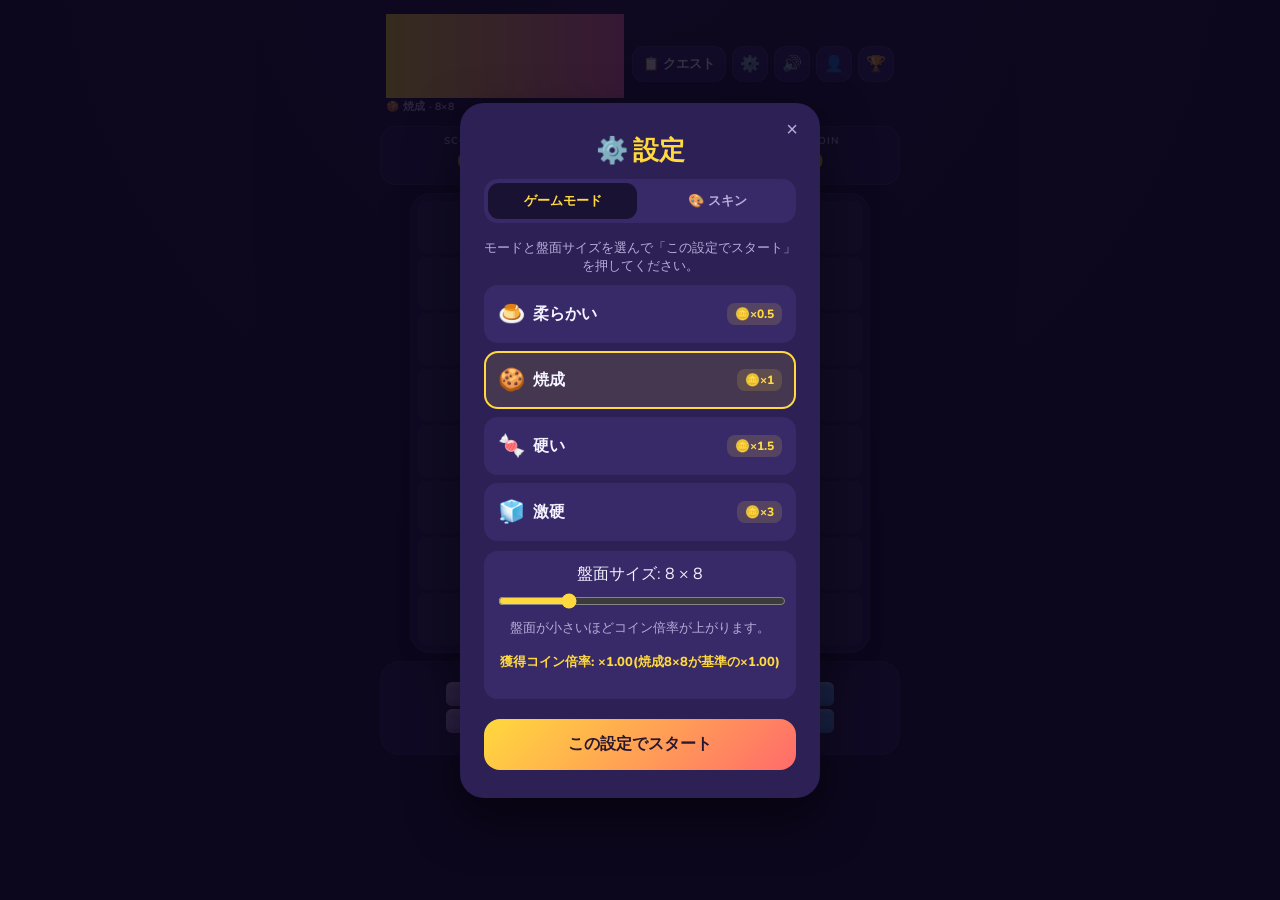
==== index.html @ 18868f58 "Create index.html" ====
<!DOCTYPE html>
<html lang="ja">
<head>
<meta charset="UTF-8">
<meta name="viewport" content="width=device-width, initial-scale=1.0, maximum-scale=1.0, user-scalable=no">
<title>キャンディブラスト</title>
<link rel="preconnect" href="https://fonts.googleapis.com">
<link href="https://fonts.googleapis.com/css2?family=Baloo+2:wght@500;700;800&family=Nunito:wght@400;600;700;800&display=swap" rel="stylesheet">
<style>
  :root{
    --bg-deep:#1a1233; --bg-deep2:#241a45;
    --panel:#2c2054; --panel-light:#382a68;
    --gold:#FFD93D; --coral:#FF6B6B; --mint:#3DDC97;
    --blue:#4D96FF; --purple:#B18CFF; --pink:#FF6FB5; --lime:#C6E62D;
    --text:#F5F3FF; --text-dim:#B7ADDA;
  }
  *{box-sizing:border-box; -webkit-tap-highlight-color:transparent;}
  html,body{
    margin:0; padding:0; height:100%;
    background:radial-gradient(circle at 50% -10%, var(--bg-deep2), var(--bg-deep) 60%);
    font-family:'Nunito', sans-serif; color:var(--text);
    overflow:hidden; touch-action:none; user-select:none;
  }
  #app{ display:flex; flex-direction:column; align-items:center; height:100%; width:100%;
    padding: max(10px, env(safe-area-inset-top)) 12px max(10px, env(safe-area-inset-bottom)); gap:8px; }
  header{ width:100%; max-width:520px; display:flex; align-items:center; justify-content:space-between; padding:4px 6px; gap:8px; }
  .title{ font-family:'Baloo 2', sans-serif; font-weight:800; font-size:clamp(18px,4.6vw,26px);
    background:linear-gradient(90deg, var(--gold), var(--pink)); -webkit-background-clip:text; background-clip:text; color:transparent; }
  .header-right{ display:flex; align-items:center; gap:6px; }
  .icon-btn{ width:36px;height:36px;border-radius:12px; background:var(--panel-light);
    border:1px solid rgba(255,255,255,0.08); display:flex;align-items:center;justify-content:center; font-size:16px; cursor:pointer; flex-shrink:0; }
  .pill-btn{ height:36px; border-radius:12px; background:var(--panel-light); border:1px solid rgba(255,255,255,0.08);
    display:flex; align-items:center; gap:5px; padding:0 10px; font-size:13px; font-weight:700; cursor:pointer; color:var(--text); white-space:nowrap; }

  .scoreboard{ width:100%; max-width:520px; display:flex; gap:8px; }
  .score-card{ flex:1; background:var(--panel); border-radius:16px; padding:7px 10px; text-align:center;
    border:1px solid rgba(255,255,255,0.06); }
  .score-card .label{ font-size:10px; letter-spacing:1.2px; color:var(--text-dim); font-weight:700; text-transform:uppercase; }
  .score-card .value{ font-family:'Baloo 2', sans-serif; font-size:clamp(18px,4.6vw,24px); font-weight:700; color:var(--gold); line-height:1.2; }
  .score-card.best .value{ color:var(--mint); }
  .score-card.coins .value{ color:var(--gold); }

  #board-wrap{ position:relative; width:min(90vw, 54vh, 460px); aspect-ratio:1/1; }
  #board{ position:relative; width:100%; height:100%; display:grid; grid-template-columns:repeat(8,1fr);
    grid-template-rows:repeat(8,1fr); gap:4px; background:var(--panel); border-radius:20px; padding:8px;
    box-shadow: 0 10px 30px rgba(0,0,0,0.35), inset 0 0 0 1px rgba(255,255,255,0.05); }
  .cell{ border-radius:7px; background:rgba(255,255,255,0.055); position:relative; transition:background 0.12s ease; }
  .cell.filled{ box-shadow: inset 0 3px 6px rgba(255,255,255,0.35), inset 0 -4px 8px rgba(0,0,0,0.25); }
  .cell.preview-ok{ background: rgba(61,220,151,0.35); }
  .cell.preview-bad{ background: rgba(255,107,107,0.35); }
  @keyframes popIn{ 0%{ transform:scale(0.5); opacity:0.4; } 60%{ transform:scale(1.08); opacity:1; } 100%{ transform:scale(1); } }
  .cell.just-placed{ animation:popIn 0.18s ease-out; }
  @keyframes clearFlash{ 0%{ filter:brightness(1); transform:scale(1); opacity:1; } 40%{ filter:brightness(2.2); transform:scale(1.12); }
    100%{ filter:brightness(2.2); transform:scale(0.2); opacity:0; } }
  .cell.clearing{ animation:clearFlash 0.38s ease-in forwards; z-index:5; }

  #tray{ width:100%; max-width:520px; display:flex; justify-content:space-between; align-items:center; gap:6px;
    background:var(--panel); border-radius:20px; padding:10px; min-height:90px; box-shadow: inset 0 0 0 1px rgba(255,255,255,0.05); }
  .tray-slot{ flex:1; display:flex; align-items:center; justify-content:center; min-height:74px; border-radius:14px; position:relative; }
  .tray-slot.dragging-source{ opacity:0.15; }
  .piece-grid{ display:grid; gap:3px; pointer-events:none; }
  .piece-cell{ border-radius:6px; box-shadow: inset 0 2px 4px rgba(255,255,255,0.4), inset 0 -3px 5px rgba(0,0,0,0.2); }
  .piece-cell.empty{ visibility:hidden; }

  #ghost{ position:fixed; left:0; top:0; display:grid; gap:4px; pointer-events:none; z-index:999;
    filter:drop-shadow(0 10px 16px rgba(0,0,0,0.45)); }
  .ghost-cell{ border-radius:7px; box-shadow: inset 0 3px 6px rgba(255,255,255,0.4), inset 0 -4px 8px rgba(0,0,0,0.25); }
  .ghost-cell.empty{ visibility:hidden; }

  .combo-text{ position:absolute; left:50%; top:38%; transform:translate(-50%,-50%) scale(0.4);
    font-family:'Baloo 2', sans-serif; font-weight:800; font-size:clamp(20px,6.5vw,34px); color:var(--gold);
    text-shadow:0 0 12px rgba(255,217,61,0.8), 0 3px 0 rgba(0,0,0,0.35); opacity:0; z-index:20; white-space:nowrap; pointer-events:none; text-align:center; }
  @keyframes comboPop{ 0%{ opacity:0; transform:translate(-50%,-50%) scale(0.4) rotate(-4deg); }
    25%{ opacity:1; transform:translate(-50%,-50%) scale(1.15) rotate(2deg); }
    70%{ opacity:1; transform:translate(-50%,-60%) scale(1.0) rotate(0deg); }
    100%{ opacity:0; transform:translate(-50%,-90%) scale(0.9) rotate(0deg); } }
  .combo-text.show{ animation:comboPop 0.9s ease-out forwards; }

  .coin-float{ position:fixed; font-family:'Baloo 2',sans-serif; font-weight:700; color:var(--gold); font-size:18px;
    z-index:40; pointer-events:none; text-shadow:0 2px 4px rgba(0,0,0,0.4); }
  @keyframes coinFloat{ 0%{ opacity:1; transform:translateY(0);} 100%{ opacity:0; transform:translateY(-46px);} }

  .confetti{ position:fixed; width:8px; height:8px; border-radius:2px; pointer-events:none; z-index:30; }
  @keyframes confettiBurst{ to{ transform: translate(var(--dx), var(--dy)) rotate(var(--rot)); opacity:0; } }

  #overlay, #modalOverlay{ position:fixed; inset:0; background:rgba(10,6,25,0.82); display:none; align-items:center; justify-content:center; z-index:200; padding:16px; }
  #overlay.show, #modalOverlay.show{ display:flex; }
  .panel-box{ background:var(--panel); border-radius:24px; padding:28px 24px; text-align:center; width:min(90vw, 360px);
    box-shadow:0 20px 50px rgba(0,0,0,0.5); max-height:88vh; overflow-y:auto; }
  .panel-box h2{ font-family:'Baloo 2', sans-serif; font-size:26px; margin:0 0 6px; color:var(--coral); }
  .panel-box .final-score{ font-family:'Baloo 2', sans-serif; font-size:40px; color:var(--gold); margin:8px 0; }
  .panel-box .sub{ color:var(--text-dim); font-size:13px; margin-bottom:16px; }
  .primary-btn{ background:linear-gradient(135deg, var(--gold), var(--coral)); border:none; border-radius:16px;
    padding:13px 26px; font-family:'Baloo 2', sans-serif; font-weight:700; font-size:16px; color:#2a1730; cursor:pointer; width:100%; margin-top:6px; }
  .ghost-btn{ background:transparent; border:1px solid rgba(255,255,255,0.15); border-radius:16px; padding:11px 20px;
    font-weight:700; font-size:14px; color:var(--text); cursor:pointer; width:100%; margin-top:8px; }

  /* ---- auth modal ---- */
  .tab-row{ display:flex; gap:6px; margin-bottom:16px; background:var(--panel-light); border-radius:14px; padding:4px; }
  .tab-btn{ flex:1; border:none; background:transparent; color:var(--text-dim); font-weight:700; font-size:13px;
    padding:9px 4px; border-radius:11px; cursor:pointer; }
  .tab-btn.active{ background:var(--bg-deep); color:var(--gold); }
  .auth-form{ display:none; flex-direction:column; gap:10px; text-align:left; }
  .auth-form.active{ display:flex; }
  .auth-form label{ font-size:12px; color:var(--text-dim); font-weight:700; }
  .auth-form input{ width:100%; padding:11px 12px; border-radius:12px; border:1px solid rgba(255,255,255,0.12);
    background:var(--bg-deep2); color:var(--text); font-size:15px; font-family:'Nunito',sans-serif; }
  .auth-form input:focus{ outline:2px solid var(--gold); }
  .auth-msg{ font-size:12.5px; min-height:16px; margin-top:2px; }
  .auth-msg.error{ color:var(--coral); }
  .auth-msg.ok{ color:var(--mint); }
  .close-x{ position:absolute; top:14px; right:16px; font-size:20px; color:var(--text-dim); cursor:pointer; background:none; border:none; }

  /* ---- quest modal ---- */
  .quest-item{ background:var(--panel-light); border-radius:14px; padding:12px; text-align:left; margin-bottom:10px; }
  .quest-item .qtitle{ font-weight:700; font-size:14px; margin-bottom:6px; }
  .quest-bar-bg{ background:rgba(255,255,255,0.1); border-radius:8px; height:8px; overflow:hidden; margin-bottom:8px; }
  .quest-bar-fill{ background:linear-gradient(90deg, var(--mint), var(--lime)); height:100%; border-radius:8px; transition:width 0.3s ease; }
  .quest-foot{ display:flex; justify-content:space-between; align-items:center; font-size:12px; color:var(--text-dim); }
  .claim-btn{ background:var(--gold); border:none; border-radius:10px; padding:6px 12px; font-weight:800; font-size:12px; color:#2a1730; cursor:pointer; }
  .claim-btn:disabled{ background:rgba(255,255,255,0.15); color:var(--text-dim); cursor:default; }

  /* ---- mode badge ---- */
  .title-wrap{ display:flex; flex-direction:column; gap:1px; }
  .mode-badge{ font-size:10.5px; color:var(--text-dim); font-weight:700; letter-spacing:0.3px; }

  /* ---- settings modal: mode select ---- */
  .mode-card{ background:var(--panel-light); border-radius:14px; padding:12px; margin-bottom:8px; text-align:left;
    cursor:pointer; border:2px solid transparent; transition:border-color 0.15s ease, background 0.15s ease; }
  .mode-card.selected{ border-color:var(--gold); background:rgba(255,217,61,0.12); }
  .mode-card-head{ display:flex; align-items:center; gap:8px; font-weight:800; font-size:16px; }
  .mode-emoji{ font-size:22px; }
  .coin-tag{ margin-left:auto; font-size:12px; font-weight:800; color:var(--gold); background:rgba(255,217,61,0.14);
    border-radius:8px; padding:3px 8px; }
  .size-row{ background:var(--panel-light); border-radius:14px; padding:12px; margin:10px 0 14px; }
  .size-row input[type=range]{ width:100%; accent-color:var(--gold); margin-top:6px; }
  .size-row input[type=range]:disabled{ opacity:0.4; }

  /* ---- skin shop ---- */
  .skin-swatches{ display:flex; gap:5px; }
  .swatch{ width:20px; height:20px; border-radius:50%; box-shadow: inset 0 2px 3px rgba(255,255,255,0.4), inset 0 -2px 3px rgba(0,0,0,0.2); }
</style>
</head>
<body>
<div id="app">
  <header>
    <div class="title-wrap">
      <div class="title">キャンディブラスト</div>
      <div class="mode-badge" id="modeBadge"></div>
    </div>
    <div class="header-right">
      <div class="pill-btn" id="questBtn">📋 クエスト</div>
      <div class="icon-btn" id="settingsBtn" title="モード・スキン設定">⚙️</div>
      <div class="icon-btn" id="soundBtn">🔊</div>
      <div class="icon-btn" id="accountBtn">👤</div>
      <!-- ⭐ ランキングボタン追加 -->
      <div class="icon-btn" id="rankingBtn" title="ランキング">🏆</div>
    </div>
  </header>

  <div class="scoreboard">
    <div class="score-card"><div class="label">score</div><div class="value" id="scoreVal">0</div></div>
    <div class="score-card best"><div class="label">best</div><div class="value" id="bestVal">0</div></div>
    <div class="score-card coins"><div class="label">🪙 coin</div><div class="value" id="coinVal">0</div></div>
  </div>

  <div id="board-wrap">
    <div id="board"></div>
    <div class="combo-text" id="comboText"></div>
  </div>

  <div id="tray"></div>
</div>

<div id="ghost" style="display:none;"></div>

<!-- ゲームオーバー -->
<div id="overlay">
  <div class="panel-box">
    <h2>🔥 ゲームオーバー</h2>
    <div class="final-score" id="finalScore">0</div>
    <div class="sub" id="newBestNote">お疲れさまでした！</div>
    <div class="sub" id="coinEarnedNote" style="color:var(--gold); font-weight:700;"></div>
    <button class="primary-btn" id="restartBtn">もう一度</button>
  </div>
</div>

<!-- 汎用モーダル -->
<div id="modalOverlay">
  <div class="panel-box" id="modalBox" style="position:relative;">
    <button class="close-x" id="modalClose">×</button>
    <div id="modalContent"></div>
  </div>
</div>

<script>
(function(){
  // ===================== 設定 =====================
  const API_BASE_URL = 'http://localhost:3000'; // デプロイ後に変更

  let SIZE = 8;
  const COLORS = [
    {bg:'linear-gradient(135deg,#FF8B8B,#FF6B6B)'},
    {bg:'linear-gradient(135deg,#5FE3B3,#3DDC97)'},
    {bg:'linear-gradient(135deg,#6FB0FF,#4D96FF)'},
    {bg:'linear-gradient(135deg,#C9A8FF,#B18CFF)'},
    {bg:'linear-gradient(135deg,#FF95C9,#FF6FB5)'},
    {bg:'linear-gradient(135deg,#E1F065,#C6E62D)'},
    {bg:'linear-gradient(135deg,#FFE270,#FFD93D)'}
  ];

  // ===================== ゲームモード =====================
  const MODES = {
    soft:    { label:'柔らかい', emoji:'🍮' },
    baked:   { label:'焼成',     emoji:'🍪' },
    hard:    { label:'硬い',     emoji:'🍬' },
    extreme: { label:'激硬',     emoji:'🧊' }
  };
  let currentMode = 'baked';

  const MODE_COIN_MULT = { soft:0.5, baked:1.0, hard:1.5, extreme:3.0 };
  function sizeCoinMult(size){ return 8 / size; }
  function coinMultiplier(mode, size){
    const m = mode || currentMode, s = (m==='extreme') ? 8 : (size || SIZE);
    return MODE_COIN_MULT[m] * sizeCoinMult(s);
  }

  // ===================== スキン =====================
  const SKINS = [
    { id:'default', name:'ミッドナイトキャンディ', price:0, desc:'定番のパープル×ゴールドの夜空テーマ。',
      vars:{ '--bg-deep':'#1a1233','--bg-deep2':'#241a45','--panel':'#2c2054','--panel-light':'#382a68',
        '--gold':'#FFD93D','--coral':'#FF6B6B','--mint':'#3DDC97','--blue':'#4D96FF','--purple':'#B18CFF',
        '--pink':'#FF6FB5','--lime':'#C6E62D','--text':'#F5F3FF','--text-dim':'#B7ADDA' },
      titleGrad:'linear-gradient(90deg, #FFD93D, #FF6FB5)',
      colors:[
        {bg:'linear-gradient(135deg,#FF8B8B,#FF6B6B)'},{bg:'linear-gradient(135deg,#5FE3B3,#3DDC97)'},
        {bg:'linear-gradient(135deg,#6FB0FF,#4D96FF)'},{bg:'linear-gradient(135deg,#C9A8FF,#B18CFF)'},
        {bg:'linear-gradient(135deg,#FF95C9,#FF6FB5)'},{bg:'linear-gradient(135deg,#E1F065,#C6E62D)'},
        {bg:'linear-gradient(135deg,#FFE270,#FFD93D)'}
      ] },
    { id:'sunset', name:'サンセットソーダ', price:150, desc:'夕焼けとクリームソーダの暖色パレット。',
      vars:{ '--bg-deep':'#2b1024','--bg-deep2':'#4a1730','--panel':'#5c2038','--panel-light':'#742a44',
        '--gold':'#FFB74D','--coral':'#FF6B4A','--mint':'#FFD97D','--blue':'#FF8F6B','--purple':'#FF9AA8',
        '--pink':'#FF5E8E','--lime':'#FFDD6B','--text':'#FFF3E8','--text-dim':'#E3AFAF' },
      titleGrad:'linear-gradient(90deg,#FFB74D,#FF5E8E)',
      colors:[
        {bg:'linear-gradient(135deg,#FFB199,#FF7B54)'},{bg:'linear-gradient(135deg,#FFD97D,#FFB74D)'},
        {bg:'linear-gradient(135deg,#FF9AA8,#FF5E8E)'},{bg:'linear-gradient(135deg,#FFCF6B,#FF9A3C)'},
        {bg:'linear-gradient(135deg,#FF8AAE,#E8497A)'},{bg:'linear-gradient(135deg,#FFE29A,#FFC15E)'},
        {bg:'linear-gradient(135deg,#FF7E67,#E8503A)'}
      ] },
    { id:'ocean', name:'ディープオーシャン', price:200, desc:'深海の静けさをまとったブルー×ティール。',
      vars:{ '--bg-deep':'#07161f','--bg-deep2':'#0c2733','--panel':'#123444','--panel-light':'#1a4557',
        '--gold':'#4DE0E0','--coral':'#FF8A65','--mint':'#3DDCC0','--blue':'#4DA6FF','--purple':'#6FA8DC',
        '--pink':'#5FC9E8','--lime':'#7FE0C6','--text':'#EAFBFF','--text-dim':'#8FC4D6' },
      titleGrad:'linear-gradient(90deg,#4DE0E0,#4DA6FF)',
      colors:[
        {bg:'linear-gradient(135deg,#6FE3D8,#3DDCC0)'},{bg:'linear-gradient(135deg,#6FB0FF,#3E7EDB)'},
        {bg:'linear-gradient(135deg,#7FE0C6,#39B893)'},{bg:'linear-gradient(135deg,#8FD3FF,#4DA6FF)'},
        {bg:'linear-gradient(135deg,#5FC9E8,#2E9BC2)'},{bg:'linear-gradient(135deg,#4DE0E0,#20B2B2)'},
        {bg:'linear-gradient(135deg,#A0F0E6,#5FD6C4)'}
      ] },
    { id:'neon', name:'ネオンナイト', price:300, desc:'漆黒に浮かぶ蛍光カラーのサイバーテーマ。',
      vars:{ '--bg-deep':'#08060f','--bg-deep2':'#120a24','--panel':'#1c1030','--panel-light':'#28163f',
        '--gold':'#F5FF3D','--coral':'#FF3DBB','--mint':'#3DFFD5','--blue':'#3DAFFF','--purple':'#B93DFF',
        '--pink':'#FF3DBB','--lime':'#C6FF3D','--text':'#F2F0FF','--text-dim':'#9C8FCC' },
      titleGrad:'linear-gradient(90deg,#F5FF3D,#FF3DBB)',
      colors:[
        {bg:'linear-gradient(135deg,#FF6DD9,#FF3DBB)'},{bg:'linear-gradient(135deg,#5DFFE0,#3DFFD5)'},
        {bg:'linear-gradient(135deg,#6DC3FF,#3DAFFF)'},{bg:'linear-gradient(135deg,#CE7DFF,#B93DFF)'},
        {bg:'linear-gradient(135deg,#FF7DCF,#FF3DBB)'},{bg:'linear-gradient(135deg,#E0FF6D,#C6FF3D)'},
        {bg:'linear-gradient(135deg,#FBFF6D,#F5FF3D)'}
      ] },
    { id:'sakura', name:'さくらパステル', price:250, desc:'春の花びらのようなやわらかいピンク×白。',
      vars:{ '--bg-deep':'#2a1a22','--bg-deep2':'#3d2530','--panel':'#4a2c3a','--panel-light':'#5c3849',
        '--gold':'#FFC1CC','--coral':'#FF9EB5','--mint':'#C8F0DD','--blue':'#B8D8F0','--purple':'#D9C1EA',
        '--pink':'#FFB3D1','--lime':'#E8F0B8','--text':'#FFF6F8','--text-dim':'#D9AFC0' },
      titleGrad:'linear-gradient(90deg,#FFC1CC,#D9C1EA)',
      colors:[
        {bg:'linear-gradient(135deg,#FFD1DC,#FF9EB5)'},{bg:'linear-gradient(135deg,#D6F5E3,#C8F0DD)'},
        {bg:'linear-gradient(135deg,#D2E7FA,#B8D8F0)'},{bg:'linear-gradient(135deg,#E9D8F5,#D9C1EA)'},
        {bg:'linear-gradient(135deg,#FFC7E0,#FFB3D1)'},{bg:'linear-gradient(135deg,#F1F5C6,#E8F0B8)'},
        {bg:'linear-gradient(135deg,#FFE3EA,#FFC1CC)'}
      ] },
    { id:'goldlux', name:'ゴールドラグジュアリー', price:500, desc:'漆黒とゴールドの高級ジュエリーテーマ。',
      vars:{ '--bg-deep':'#0a0a0a','--bg-deep2':'#161412','--panel':'#211c16','--panel-light':'#332b1f',
        '--gold':'#F5D57A','--coral':'#E8A33D','--mint':'#D4B26A','--blue':'#C9A24A','--purple':'#B8934A',
        '--pink':'#F0C97A','--lime':'#E0C05A','--text':'#FBF3E0','--text-dim':'#B8A582' },
      titleGrad:'linear-gradient(90deg,#F5D57A,#E8A33D)',
      colors:[
        {bg:'linear-gradient(135deg,#F5D57A,#D4A94A)'},{bg:'linear-gradient(135deg,#F0C060,#D89B2E)'},
        {bg:'linear-gradient(135deg,#E8B84A,#C79430)'},{bg:'linear-gradient(135deg,#F5E0A0,#E0BA5A)'},
        {bg:'linear-gradient(135deg,#D9A94E,#B8873A)'},{bg:'linear-gradient(135deg,#F0D890,#DDB758)'},
        {bg:'linear-gradient(135deg,#EFCB74,#C99A3E)'}
      ] }
  ];
  let ownedSkins = ['default'];
  let equippedSkin = 'default';

  const SHAPES = [
    [[0,0]],[[0,0]],
    [[0,0],[0,1]],[[0,0],[0,1]],
    [[0,0],[1,0]],[[0,0],[1,0]],
    [[0,0],[0,1],[0,2]],[[0,0],[1,0],[2,0]],
    [[0,0],[1,0],[1,1]],[[0,0],[0,1],[1,0]],[[0,0],[0,1],[1,1]],[[0,1],[1,0],[1,1]],
    [[0,0],[0,1],[0,2],[0,3]],[[0,0],[1,0],[2,0],[3,0]],
    [[0,0],[0,1],[1,0],[1,1]],[[0,0],[0,1],[1,0],[1,1]],
    [[0,0],[0,1],[0,2],[1,1]],[[1,0],[1,1],[1,2],[0,1]],
    [[0,0],[1,0],[2,0],[1,1]],[[0,1],[1,1],[2,1],[1,0]],
    [[0,0],[1,0],[2,0],[2,1]],[[0,1],[1,1],[2,1],[2,0]],
    [[0,1],[0,2],[1,0],[1,1]],[[0,0],[0,1],[1,1],[1,2]],
    [[0,1],[1,0],[1,1],[1,2],[2,1]],
    [[0,0],[0,1],[0,2],[0,3],[0,4]],[[0,0],[1,0],[2,0],[3,0],[4,0]],
    [[0,0],[0,1],[0,2],[1,0],[1,1],[1,2],[2,0],[2,1],[2,2]]
  ];

  const boardEl = document.getElementById('board');
  const trayEl = document.getElementById('tray');
  const ghostEl = document.getElementById('ghost');
  const scoreValEl = document.getElementById('scoreVal');
  const bestValEl = document.getElementById('bestVal');
  const coinValEl = document.getElementById('coinVal');
  const comboTextEl = document.getElementById('comboText');
  const overlayEl = document.getElementById('overlay');
  const finalScoreEl = document.getElementById('finalScore');
  const newBestNoteEl = document.getElementById('newBestNote');
  const coinEarnedNoteEl = document.getElementById('coinEarnedNote');
  const restartBtn = document.getElementById('restartBtn');
  const soundBtn = document.getElementById('soundBtn');
  const questBtn = document.getElementById('questBtn');
  const settingsBtn = document.getElementById('settingsBtn');
  const modeBadgeEl = document.getElementById('modeBadge');
  const accountBtn = document.getElementById('accountBtn');
  const rankingBtn = document.getElementById('rankingBtn'); // ⭐追加
  const modalOverlay = document.getElementById('modalOverlay');
  const modalContent = document.getElementById('modalContent');
  const modalClose = document.getElementById('modalClose');

  let board = [], cellEls = [], tray = [];
  let score = 0, best = 0, coins = 0, streak = 0, noClearStreak = 0;
  let soundOn = true;
  let dragState = null;

  const DAILY_STATS_DEFAULT = { linesCleared:0, piecesPlaced:0, combos:0, gamesPlayed:0, scoreEarned:0,
    bestSingleGameScore:0, tripleClearCount:0, maxComboStreak:0, hardModeGamesPlayed:0, maxNoClearStreak:0, bigPiecesPlaced:0 };
  let dailyStats = { date:'', ...DAILY_STATS_DEFAULT };
  let quests = [];

  let pendingMode = currentMode, pendingSize = SIZE;
  let authToken = null;
  let currentUserId = null;

  const STORAGE_BEST = 'candyblast-highscore';
  const STORAGE_COINS = 'candyblast-coins';
  const STORAGE_QUESTS = 'candyblast-quests-v1';
  const STORAGE_SETTINGS = 'candyblast-settings-v1';
  const STORAGE_SKINS = 'candyblast-skins-v1';

  function boardIndex(r,c){ return r*SIZE+c; }
  function todayKey(){ return new Date().toISOString().slice(0,10); }

  // ===================== ボード初期化 =====================
  function initBoard(){
    boardEl.innerHTML = ''; board = []; cellEls = [];
    const gap = SIZE<=8 ? 4 : (SIZE<=12 ? 3 : 2);
    const radius = SIZE<=8 ? 7 : (SIZE<=12 ? 5 : 3);
    boardEl.style.gridTemplateColumns = `repeat(${SIZE},1fr)`;
    boardEl.style.gridTemplateRows = `repeat(${SIZE},1fr)`;
    boardEl.style.gap = gap+'px';
    for(let r=0;r<SIZE;r++){
      for(let c=0;c<SIZE;c++){
        const cell = document.createElement('div');
        cell.className = 'cell';
        cell.style.borderRadius = radius+'px';
        boardEl.appendChild(cell);
        cellEls.push(cell);
        board.push({filled:false, colorIdx:-1});
      }
    }
  }

  function updateModeBadge(){
    const m = MODES[currentMode];
    if(m) modeBadgeEl.textContent = `${m.emoji} ${m.label} · ${SIZE}×${SIZE}`;
  }

  function applyMode(mode, size){
    currentMode = MODES[mode] ? mode : 'baked';
    SIZE = (currentMode==='extreme') ? 8 : Math.min(18, Math.max(5, size||8));
    saveSettings();
    updateModeBadge();
    overlayEl.classList.remove('show');
    score = 0; streak = 0; noClearStreak = 0;
    updateScoreUI();
    initBoard();
    fillTray();
  }

  function randomShapeColor(shape){
    return { shape, colorIdx: Math.floor(Math.random()*COLORS.length), used:false };
  }

  function boardFullnessRatio(){
    let filled = 0;
    for(let i=0;i<board.length;i++) if(board[i].filled) filled++;
    return filled / board.length;
  }

  function countValidPlacements(shape){
    let count = 0;
    for(let r=0;r<SIZE;r++){
      for(let c=0;c<SIZE;c++){
        if(canPlaceAt(shape, r, c)) count++;
      }
    }
    return count;
  }

  function pickAdaptiveShape(aggressive){
    const fullness = boardFullnessRatio();
    const threshold = aggressive ? 0.12 : 0.4;
    const maxBias = aggressive ? 6.0 : 3.2;
    const biasPower = fullness < threshold ? (aggressive ? 1.4 : 0) : ((fullness - threshold) / (1 - threshold)) * maxBias;
    if(biasPower <= 0) return SHAPES[Math.floor(Math.random()*SHAPES.length)];
    let totalWeight = 0;
    const weights = SHAPES.map(shape=>{
      const validCount = countValidPlacements(shape);
      const sizeBonus = 1 / shape.length;
      const weight = Math.pow(validCount + 0.05, biasPower) * (1 + sizeBonus);
      totalWeight += weight;
      return weight;
    });
    let r = Math.random() * totalWeight;
    for(let i=0;i<SHAPES.length;i++){
      r -= weights[i];
      if(r <= 0) return SHAPES[i];
    }
    return SHAPES[SHAPES.length-1];
  }

  function pickWeightedBigShape(){
    let totalWeight = 0;
    const weights = SHAPES.map(shape=>{
      const w = Math.pow(shape.length, 2.2);
      totalWeight += w;
      return w;
    });
    let r = Math.random() * totalWeight;
    for(let i=0;i<SHAPES.length;i++){
      r -= weights[i];
      if(r <= 0) return SHAPES[i];
    }
    return SHAPES[SHAPES.length-1];
  }

  function pickShapeForMode(){
    if(currentMode==='soft') return pickAdaptiveShape(true);
    if(currentMode==='hard') return SHAPES[Math.floor(Math.random()*SHAPES.length)];
    if(currentMode==='extreme') return pickWeightedBigShape();
    return pickAdaptiveShape(false);
  }

  function ensurePlayable(){
    if(currentMode==='hard' || currentMode==='extreme') return;
    if(currentMode==='soft'){
      tray.forEach((p,i)=>{
        if(p.used || anyValidPlacement(p.shape)) return;
        let bestShape = null, bestCount = -1;
        SHAPES.forEach(shape=>{
          const c = countValidPlacements(shape);
          if(c > bestCount){ bestCount = c; bestShape = shape; }
        });
        if(bestShape && bestCount > 0) tray[i] = randomShapeColor(bestShape);
      });
      return;
    }
    const anyFits = tray.some(p => !p.used && anyValidPlacement(p.shape));
    if(anyFits) return;
    let bestShape = null, bestCount = -1;
    SHAPES.forEach(shape=>{
      const c = countValidPlacements(shape);
      if(c > bestCount){ bestCount = c; bestShape = shape; }
    });
    if(bestShape && bestCount > 0) tray[0] = randomShapeColor(bestShape);
  }

  function fillTray(){
    tray = [
      randomShapeColor(pickShapeForMode()),
      randomShapeColor(pickShapeForMode()),
      randomShapeColor(pickShapeForMode())
    ];
    ensurePlayable();
    renderTray();
    setTimeout(checkGameOver, 50);
  }

  function shapeBounds(shape){
    let maxR=0, maxC=0;
    shape.forEach(([r,c])=>{ maxR=Math.max(maxR,r); maxC=Math.max(maxC,c); });
    return {rows:maxR+1, cols:maxC+1};
  }

  function renderTray(){
    trayEl.innerHTML = '';
    tray.forEach((piece, idx)=>{
      const slot = document.createElement('div');
      slot.className = 'tray-slot';
      slot.dataset.idx = idx;
      if(!piece.used){
        const {rows, cols} = shapeBounds(piece.shape);
        const cellPx = Math.max(14, Math.min(24, Math.floor(68/Math.max(rows,cols))));
        const grid = document.createElement('div');
        grid.className = 'piece-grid';
        grid.style.gridTemplateColumns = `repeat(${cols}, ${cellPx}px)`;
        grid.style.gridTemplateRows = `repeat(${rows}, ${cellPx}px)`;
        for(let r=0;r<rows;r++){
          for(let c=0;c<cols;c++){
            const filled = piece.shape.some(([sr,sc])=>sr===r&&sc===c);
            const cd = document.createElement('div');
            cd.className = 'piece-cell' + (filled?'':' empty');
            if(filled) cd.style.background = COLORS[piece.colorIdx].bg;
            grid.appendChild(cd);
          }
        }
        slot.appendChild(grid);
        slot.addEventListener('pointerdown', (e)=>startDrag(e, idx));
      }
      trayEl.appendChild(slot);
    });
  }

  function canPlaceAt(shape, baseR, baseC){
    for(const [dr,dc] of shape){
      const r = baseR+dr, c = baseC+dc;
      if(r<0||r>=SIZE||c<0||c>=SIZE) return false;
      if(board[boardIndex(r,c)].filled) return false;
    }
    return true;
  }
  function anyValidPlacement(shape){
    for(let r=0;r<SIZE;r++) for(let c=0;c<SIZE;c++) if(canPlaceAt(shape,r,c)) return true;
    return false;
  }
  function checkGameOver(){
    const remaining = tray.filter(p=>!p.used);
    const stillPossible = remaining.some(p=>anyValidPlacement(p.shape));
    if(!stillPossible && remaining.length>0) endGame();
  }

  // ===================== ドラッグ操作 =====================
  function startDrag(e, trayIdx){
    e.preventDefault();
    unlockAudio();
    const piece = tray[trayIdx];
    if(!piece || piece.used) return;
    const boardRect = boardEl.getBoundingClientRect();
    const cellSize = (boardRect.width - 16) / SIZE;
    const {rows, cols} = shapeBounds(piece.shape);
    dragState = { trayIdx, piece, cellSize, boardRect, grabDX: cellSize*0.5, grabDY: cellSize*0.5 + 46, lastValid:false, lastR:-1, lastC:-1 };
    const slot = trayEl.querySelector(`.tray-slot[data-idx="${trayIdx}"]`);
    if(slot) slot.classList.add('dragging-source');
    ghostEl.innerHTML = '';
    ghostEl.style.gridTemplateColumns = `repeat(${cols}, ${cellSize}px)`;
    ghostEl.style.gridTemplateRows = `repeat(${rows}, ${cellSize}px)`;
    for(let r=0;r<rows;r++){
      for(let c=0;c<cols;c++){
        const filled = piece.shape.some(([sr,sc])=>sr===r&&sc===c);
        const gd = document.createElement('div');
        gd.className = 'ghost-cell' + (filled?'':' empty');
        if(filled) gd.style.background = COLORS[piece.colorIdx].bg;
        ghostEl.appendChild(gd);
      }
    }
    ghostEl.style.display = 'grid';
    updateGhostPosition(e.clientX, e.clientY);
    document.addEventListener('pointermove', onDragMove);
    document.addEventListener('pointerup', onDragEnd);
  }

  function updateGhostPosition(x,y){
    ghostEl.style.left = (x - dragState.grabDX) + 'px';
    ghostEl.style.top = (y - dragState.grabDY) + 'px';
  }

  function onDragMove(e){
    if(!dragState) return;
    updateGhostPosition(e.clientX, e.clientY);
    const rect = dragState.boardRect, cs = dragState.cellSize;
    const relX = (e.clientX - dragState.grabDX) - (rect.left+8);
    const relY = (e.clientY - dragState.grabDY) - (rect.top+8);
    const baseC = Math.round(relX / cs), baseR = Math.round(relY / cs);
    const valid = canPlaceAt(dragState.piece.shape, baseR, baseC);
    clearPreview();
    dragState.piece.shape.forEach(([dr,dc])=>{
      const r=baseR+dr, c=baseC+dc;
      if(r>=0&&r<SIZE&&c>=0&&c<SIZE) cellEls[boardIndex(r,c)].classList.add(valid?'preview-ok':'preview-bad');
    });
    dragState.lastValid = valid; dragState.lastR = baseR; dragState.lastC = baseC;
  }
  function clearPreview(){ cellEls.forEach(cell=>cell.classList.remove('preview-ok','preview-bad')); }

  function onDragEnd(e){
    document.removeEventListener('pointermove', onDragMove);
    document.removeEventListener('pointerup', onDragEnd);
    if(!dragState) return;
    const {piece, trayIdx, lastValid, lastR, lastC} = dragState;
    clearPreview();
    ghostEl.style.display = 'none';
    const slot = trayEl.querySelector(`.tray-slot[data-idx="${trayIdx}"]`);
    if(slot) slot.classList.remove('dragging-source');
    if(lastValid) commitPlacement(piece, lastR, lastC, trayIdx);
    dragState = null;
  }

  function commitPlacement(piece, baseR, baseC, trayIdx){
    piece.shape.forEach(([dr,dc])=>{
      const r=baseR+dr, c=baseC+dc, idx = boardIndex(r,c);
      board[idx] = {filled:true, colorIdx:piece.colorIdx};
      const cellEl = cellEls[idx];
      cellEl.className = 'cell filled just-placed';
      cellEl.style.background = COLORS[piece.colorIdx].bg;
    });
    playSound('place');
    addScore(piece.shape.length);
    dailyStats.piecesPlaced += 1;
    if(piece.shape.length >= 5) dailyStats.bigPiecesPlaced = (dailyStats.bigPiecesPlaced||0) + 1;
    tray[trayIdx].used = true;
    renderTray();
    setTimeout(()=>{ resolveLines(); }, 80);
  }

  function resolveLines(){
    const fullRows = [], fullCols = [];
    for(let r=0;r<SIZE;r++){ let full=true; for(let c=0;c<SIZE;c++) if(!board[boardIndex(r,c)].filled){ full=false; break; } if(full) fullRows.push(r); }
    for(let c=0;c<SIZE;c++){ let full=true; for(let r=0;r<SIZE;r++) if(!board[boardIndex(r,c)].filled){ full=false; break; } if(full) fullCols.push(c); }
    const linesCleared = fullRows.length + fullCols.length;
    if(linesCleared>0){
      streak++;
      noClearStreak = 0;
      dailyStats.linesCleared += linesCleared;
      dailyStats.maxComboStreak = Math.max(dailyStats.maxComboStreak||0, streak);
      if(linesCleared>=2) dailyStats.combos += 1;
      if(linesCleared>=3) dailyStats.tripleClearCount = (dailyStats.tripleClearCount||0) + 1;
      const cellsToClear = new Set();
      fullRows.forEach(r=>{ for(let c=0;c<SIZE;c++) cellsToClear.add(boardIndex(r,c)); });
      fullCols.forEach(c=>{ for(let r=0;r<SIZE;r++) cellsToClear.add(boardIndex(r,c)); });
      cellsToClear.forEach(idx=>{ cellEls[idx].classList.add('clearing'); spawnConfetti(cellEls[idx]); });
      playSound('clear');
      const lineScore = linesCleared*10*linesCleared;
      const streakBonus = streak>1 ? streak*5 : 0;
      addScore(lineScore + streakBonus);
      showCombo(linesCleared, streak);
      updateQuestProgress();
      setTimeout(()=>{
        cellsToClear.forEach(idx=>{ board[idx] = {filled:false, colorIdx:-1}; cellEls[idx].className='cell'; cellEls[idx].style.background=''; });
        if(tray.every(p=>p.used)) fillTray(); else checkGameOver();
      }, 360);
    } else {
      streak = 0;
      noClearStreak++;
      dailyStats.maxNoClearStreak = Math.max(dailyStats.maxNoClearStreak||0, noClearStreak);
      if(tray.every(p=>p.used)) fillTray(); else checkGameOver();
    }
  }

  function showCombo(linesCleared, streakVal){
    if(linesCleared<2 && streakVal<2) return;
    let msg = '';
    if(linesCleared>=2) msg = `COMBO x${linesCleared}!`;
    if(streakVal>=2) msg += (msg?'  ':'') + `🔥x${streakVal}`;
    comboTextEl.textContent = msg;
    comboTextEl.classList.remove('show'); void comboTextEl.offsetWidth; comboTextEl.classList.add('show');
  }

  function spawnConfetti(cellEl){
    const rect = cellEl.getBoundingClientRect();
    const cx = rect.left+rect.width/2, cy = rect.top+rect.height/2;
    for(let i=0;i<5;i++){
      const p = document.createElement('div');
      p.className='confetti';
      p.style.background = COLORS[Math.floor(Math.random()*COLORS.length)].bg;
      p.style.left=cx+'px'; p.style.top=cy+'px';
      const angle=Math.random()*Math.PI*2, dist=40+Math.random()*50;
      p.style.setProperty('--dx', Math.cos(angle)*dist+'px');
      p.style.setProperty('--dy', Math.sin(angle)*dist+'px');
      p.style.setProperty('--rot', (Math.random()*360)+'deg');
      p.style.animation='confettiBurst 0.55s ease-out forwards';
      document.body.appendChild(p);
      setTimeout(()=>p.remove(),600);
    }
  }

  function floatCoin(amount){
    const rect = boardEl.getBoundingClientRect();
    const el = document.createElement('div');
    el.className='coin-float';
    el.textContent = `+${amount}🪙`;
    el.style.left = (rect.left+rect.width/2-20)+'px';
    el.style.top = (rect.top+rect.height/2)+'px';
    el.style.animation='coinFloat 0.9s ease-out forwards';
    document.body.appendChild(el);
    setTimeout(()=>el.remove(),950);
  }

  function addScore(amount){
    score += amount;
    dailyStats.scoreEarned += amount;
    dailyStats.bestSingleGameScore = Math.max(dailyStats.bestSingleGameScore||0, score);
    updateScoreUI();
  }

  function updateScoreUI(){
    scoreValEl.textContent = score;
    if(score>best){ best=score; bestValEl.textContent=best; saveBest(best); }
  }
  function updateCoinUI(){ coinValEl.textContent = coins; saveCoins(coins); }

  function awardGameEndCoins(){
    const earned = Math.floor((score/50) * coinMultiplier());
    if(earned>0){ coins += earned; updateCoinUI(); floatCoin(earned); }
    return earned;
  }

  // ===================== クエスト =====================
  const QUEST_POOL = [
    { id:'singleScore400', desc:'1回のプレイでスコア400点以上を叩き出す', statKey:'bestSingleGameScore', target:400, reward:50 },
    { id:'tripleClear', desc:'1回の設置で3ライン以上同時に消す(トリプルクリア)', statKey:'tripleClearCount', target:1, reward:70 },
    { id:'comboStreak4', desc:'1回のプレイでコンボストリークを4連続つなげる', statKey:'maxComboStreak', target:4, reward:65 },
    { id:'lines25', desc:'ラインを合計25本消す', statKey:'linesCleared', target:25, reward:55 },
    { id:'hardMode1', desc:'「硬い」以上の難易度でゲームを1回プレイし切る', statKey:'hardModeGamesPlayed', target:1, reward:45 },
    { id:'pieces60', desc:'ピースを合計60個配置する', statKey:'piecesPlaced', target:60, reward:40 },
    { id:'score600total', desc:'1日の合計スコアを600点稼ぐ', statKey:'scoreEarned', target:600, reward:50 },
    { id:'noClearStreak10', desc:'ラインを消さずにピースを10個連続で置く我慢比べ', statKey:'maxNoClearStreak', target:10, reward:60 },
    { id:'bigPiece5', desc:'5マス以上の大きいブロックを5個配置する', statKey:'bigPiecesPlaced', target:5, reward:55 },
    { id:'play3', desc:'ゲームを3回プレイする', statKey:'gamesPlayed', target:3, reward:30 }
  ];

  function pickDailyQuests(){
    const pool = [...QUEST_POOL];
    const picked = [];
    for(let i=0;i<3 && pool.length>0;i++){
      const idx = Math.floor(Math.random()*pool.length);
      const q = pool.splice(idx,1)[0];
      picked.push({ ...q, progress:0, claimed:false });
    }
    return picked;
  }

  async function loadDailyQuests(){
    const today = todayKey();
    try{
      const res = await window.storage.get(STORAGE_QUESTS, false);
      if(res && res.value){
        const parsed = JSON.parse(res.value);
        if(parsed.date === today){
          dailyStats = { ...DAILY_STATS_DEFAULT, ...parsed.stats, date:today };
          quests = parsed.quests;
          return;
        }
      }
    }catch(err){}
    dailyStats = { date:today, ...DAILY_STATS_DEFAULT };
    quests = pickDailyQuests();
    await saveDailyQuests();
  }

  async function saveDailyQuests(){
    dailyStats.date = todayKey();
    try{ await window.storage.set(STORAGE_QUESTS, JSON.stringify({date:dailyStats.date, stats:dailyStats, quests}), false); }catch(err){}
  }

  function updateQuestProgress(){
    quests.forEach(q=>{ q.progress = dailyStats[q.statKey] || 0; });
    saveDailyQuests();
    if(modalOverlay.classList.contains('show') && modalContent.dataset.mode==='quests') renderQuestModal();
  }

  function claimQuest(id){
    const q = quests.find(q=>q.id===id);
    if(!q || q.claimed || q.progress < q.target) return;
    q.claimed = true;
    coins += q.reward;
    updateCoinUI();
    saveDailyQuests();
    renderQuestModal();
    syncToServer();
  }

  function renderQuestModal(){
    modalContent.dataset.mode = 'quests';
    let html = `<h2 style="color:var(--mint);">📋 デイリークエスト</h2><div class="sub">毎日リセットされます。がんばって集めよう！</div>`;
    quests.forEach(q=>{
      const pct = Math.min(100, Math.floor((q.progress/q.target)*100));
      const done = q.progress >= q.target;
      html += `
        <div class="quest-item">
          <div class="qtitle">${q.desc}</div>
          <div class="quest-bar-bg"><div class="quest-bar-fill" style="width:${pct}%"></div></div>
          <div class="quest-foot">
            <span>${Math.min(q.progress,q.target)} / ${q.target}</span>
            <button class="claim-btn" data-qid="${q.id}" ${(!done||q.claimed)?'disabled':''}>
              ${q.claimed ? '受取済み' : `🪙${q.reward} 受け取る`}
            </button>
          </div>
        </div>`;
    });
    modalContent.innerHTML = html;
    modalContent.querySelectorAll('.claim-btn').forEach(btn=>{
      btn.addEventListener('click', ()=>claimQuest(btn.dataset.qid));
    });
  }

  // ===================== スキン =====================
  function applySkin(id){
    const skin = SKINS.find(s=>s.id===id) || SKINS[0];
    equippedSkin = skin.id;
    Object.entries(skin.vars).forEach(([k,v])=>document.documentElement.style.setProperty(k,v));
    const titleEl = document.querySelector('.title');
    if(titleEl) titleEl.style.background = skin.titleGrad;
    COLORS.length = 0;
    skin.colors.forEach(c=>COLORS.push(c));
    if(cellEls.length){
      board.forEach((cellData, idx)=>{
        if(cellData.filled && COLORS[cellData.colorIdx]) cellEls[idx].style.background = COLORS[cellData.colorIdx].bg;
      });
    }
    renderTray();
  }

  function buySkin(id){
    const skin = SKINS.find(s=>s.id===id);
    if(!skin || ownedSkins.includes(id) || coins < skin.price) return;
    coins -= skin.price;
    ownedSkins.push(id);
    updateCoinUI();
    saveSkinsData();
    syncToServer();
    renderSettingsModal('skin');
  }

  function equipSkin(id){
    if(!ownedSkins.includes(id)) return;
    applySkin(id);
    saveSkinsData();
    renderSettingsModal('skin');
  }

  async function loadSkinsData(){
    try{
      const res = await window.storage.get(STORAGE_SKINS, false);
      if(res && res.value){
        const parsed = JSON.parse(res.value);
        ownedSkins = (parsed.owned && parsed.owned.length) ? parsed.owned : ['default'];
        equippedSkin = parsed.equipped || 'default';
      }
    }catch(err){ ownedSkins = ['default']; equippedSkin = 'default'; }
    applySkin(equippedSkin);
  }

  async function saveSkinsData(){
    try{ await window.storage.set(STORAGE_SKINS, JSON.stringify({owned:ownedSkins, equipped:equippedSkin}), false); }catch(err){}
  }

  // ===================== 設定 =====================
  async function loadSettings(){
    let isFirstTime = true;
    try{
      const res = await window.storage.get(STORAGE_SETTINGS, false);
      if(res && res.value){
        const parsed = JSON.parse(res.value);
        currentMode = MODES[parsed.mode] ? parsed.mode : 'baked';
        SIZE = (currentMode==='extreme') ? 8 : Math.min(18, Math.max(5, parsed.size||8));
        isFirstTime = false;
      }
    }catch(err){}
    return isFirstTime;
  }
  async function saveSettings(){
    try{ await window.storage.set(STORAGE_SETTINGS, JSON.stringify({mode:currentMode, size:SIZE}), false); }catch(err){}
  }

  function renderModeTab(){
    let html = `<div class="sub" style="margin-bottom:10px;">モードと盤面サイズを選んで「この設定でスタート」を押してください。</div>`;
    Object.entries(MODES).forEach(([key, m])=>{
      const selected = pendingMode === key;
      html += `
        <div class="mode-card ${selected?'selected':''}" data-mode="${key}">
          <div class="mode-card-head"><span class="mode-emoji">${m.emoji}</span><span>${m.label}</span>
            <span class="coin-tag">🪙×${MODE_COIN_MULT[key]}</span></div>
        </div>`;
    });
    const sizeNow = pendingMode==='extreme' ? 8 : pendingSize;
    const totalMult = (MODE_COIN_MULT[pendingMode] * sizeCoinMult(sizeNow)).toFixed(2);
    html += `
      <div class="size-row">
        <div class="qtitle" style="margin-bottom:2px;">盤面サイズ: <span id="sizeVal">${sizeNow}</span> × ${sizeNow}</div>
        <input type="range" id="sizeSlider" min="5" max="18" step="1" value="${sizeNow}" ${pendingMode==='extreme'?'disabled':''}>
        <div class="sub" style="margin-top:4px;">${pendingMode==='extreme' ? '激硬モードは8×8で固定です。' : '盤面が小さいほどコイン倍率が上がります。'}</div>
        <div class="sub" style="margin-top:8px; color:var(--gold); font-weight:800;">獲得コイン倍率: ×<span id="totalMultVal">${totalMult}</span>(焼成8×8が基準の×1.00)</div>
      </div>
      <button class="primary-btn" id="applyModeBtn">この設定でスタート</button>`;
    return html;
  }

  function renderSkinTab(){
    let html = `<div class="sub" style="margin-bottom:10px;">🪙 ${coins} 所持中。ゲームで貯めたコインで見た目を変えられます。</div>`;
    SKINS.forEach(skin=>{
      const owned = ownedSkins.includes(skin.id);
      const equipped = equippedSkin === skin.id;
      const canBuy = !owned && coins >= skin.price;
      let btnLabel = equipped ? '装備中' : owned ? '装備する' : (skin.price===0 ? '入手する' : (canBuy ? '購入する' : 'コインが足りません'));
      let btnAction = equipped ? '' : owned ? 'equip' : 'buy';
      html += `
        <div class="quest-item">
          <div class="qtitle">${skin.name}${equipped?' ✅':''}</div>
          <div class="sub" style="margin:2px 0 8px;">${skin.desc}</div>
          <div class="skin-swatches">${skin.colors.map(c=>`<span class="swatch" style="background:${c.bg}"></span>`).join('')}</div>
          <div class="quest-foot" style="margin-top:8px;">
            <span>${skin.price===0 ? '無料' : `🪙${skin.price}`}</span>
            <button class="claim-btn" data-skin="${skin.id}" data-action="${btnAction}" ${(equipped || (!owned && !canBuy))?'disabled':''}>${btnLabel}</button>
          </div>
        </div>`;
    });
    return html;
  }

  function renderSettingsModal(tab){
    modalContent.dataset.mode = 'settings';
    modalContent.innerHTML = `
      <h2 style="color:var(--gold);">⚙️ 設定</h2>
      <div class="tab-row">
        <button class="tab-btn ${tab==='mode'?'active':''}" data-stab="mode">ゲームモード</button>
        <button class="tab-btn ${tab==='skin'?'active':''}" data-stab="skin">🎨 スキン</button>
      </div>
      <div id="settingsTabBody">${tab==='skin' ? renderSkinTab() : renderModeTab()}</div>
    `;
    modalContent.querySelectorAll('.tab-btn').forEach(btn=>{
      btn.addEventListener('click', ()=>renderSettingsModal(btn.dataset.stab));
    });
    if(tab==='skin'){
      modalContent.querySelectorAll('.claim-btn[data-skin]').forEach(btn=>{
        btn.addEventListener('click', ()=>{
          const id = btn.dataset.skin, action = btn.dataset.action;
          if(action==='buy') buySkin(id);
          else if(action==='equip') equipSkin(id);
        });
      });
    } else {
      modalContent.querySelectorAll('.mode-card').forEach(card=>{
        card.addEventListener('click', ()=>{
          pendingMode = card.dataset.mode;
          if(pendingMode==='extreme') pendingSize = 8;
          renderSettingsModal('mode');
        });
      });
      const slider = document.getElementById('sizeSlider');
      if(slider){
        slider.addEventListener('input', (e)=>{
          pendingSize = parseInt(e.target.value,10);
          const label = document.getElementById('sizeVal');
          if(label) label.textContent = pendingSize;
          const multLabel = document.getElementById('totalMultVal');
          if(multLabel) multLabel.textContent = (MODE_COIN_MULT[pendingMode] * sizeCoinMult(pendingSize)).toFixed(2);
        });
      }
      const applyBtn = document.getElementById('applyModeBtn');
      if(applyBtn) applyBtn.addEventListener('click', ()=>{ applyMode(pendingMode, pendingSize); closeModal(); });
    }
  }

  settingsBtn.addEventListener('click', ()=>{
    pendingMode = currentMode; pendingSize = SIZE;
    renderSettingsModal('mode');
    modalOverlay.classList.add('show');
  });

  // ===================== 永続化 =====================
  async function loadBest(){
    try{ const res = await window.storage.get(STORAGE_BEST, false); if(res && res.value) best = parseInt(res.value,10)||0; }catch(err){ best=0; }
    bestValEl.textContent = best;
  }
  async function saveBest(val){ try{ await window.storage.set(STORAGE_BEST, String(val), false); }catch(err){} }
  async function loadCoins(){
    try{ const res = await window.storage.get(STORAGE_COINS, false); if(res && res.value) coins = parseInt(res.value,10)||0; }catch(err){ coins=0; }
    coinValEl.textContent = coins;
  }
  async function saveCoins(val){ try{ await window.storage.set(STORAGE_COINS, String(val), false); }catch(err){} }

  // ===================== サウンド =====================
  let audioCtx = null;
  function unlockAudio(){
    try{
      if(!audioCtx) audioCtx = new (window.AudioContext||window.webkitAudioContext)();
      if(audioCtx.state === 'suspended') audioCtx.resume();
    }catch(err){}
  }
  function playSound(type){
    if(!soundOn) return;
    try{
      unlockAudio();
      if(!audioCtx) return;
      const o = audioCtx.createOscillator();
      const g = audioCtx.createGain();
      o.connect(g); g.connect(audioCtx.destination);
      if(type==='place'){
        o.type='sine'; o.frequency.value=440;
        g.gain.setValueAtTime(0.09, audioCtx.currentTime);
        g.gain.exponentialRampToValueAtTime(0.001, audioCtx.currentTime+0.12);
        o.start(); o.stop(audioCtx.currentTime+0.13);
      } else if(type==='clear'){
        o.type='triangle'; o.frequency.setValueAtTime(660, audioCtx.currentTime);
        o.frequency.exponentialRampToValueAtTime(990, audioCtx.currentTime+0.2);
        g.gain.setValueAtTime(0.11, audioCtx.currentTime);
        g.gain.exponentialRampToValueAtTime(0.001, audioCtx.currentTime+0.3);
        o.start(); o.stop(audioCtx.currentTime+0.3);
      } else if(type==='coin'){
        o.type='square'; o.frequency.setValueAtTime(880, audioCtx.currentTime);
        o.frequency.exponentialRampToValueAtTime(1320, audioCtx.currentTime+0.1);
        g.gain.setValueAtTime(0.08, audioCtx.currentTime);
        g.gain.exponentialRampToValueAtTime(0.001, audioCtx.currentTime+0.18);
        o.start(); o.stop(audioCtx.currentTime+0.18);
      }
    }catch(err){}
  }
  soundBtn.addEventListener('click', ()=>{
    unlockAudio();
    soundOn = !soundOn;
    soundBtn.textContent = soundOn ? '🔊' : '🔇';
  });
  document.body.addEventListener('pointerdown', unlockAudio, { once:true });

  // ===================== ゲームオーバー =====================
  function endGame(){
    dailyStats.gamesPlayed += 1;
    if(currentMode==='hard' || currentMode==='extreme') dailyStats.hardModeGamesPlayed = (dailyStats.hardModeGamesPlayed||0) + 1;
    saveDailyQuests();
    updateQuestProgress();
    const earned = awardGameEndCoins();
    if(earned>0) playSound('coin');
    finalScoreEl.textContent = score;
    newBestNoteEl.textContent = (score>=best && score>0) ? '🎉 ハイスコア更新！' : 'お疲れさまでした！';
    coinEarnedNoteEl.textContent = earned>0 ? `🪙 +${earned} コイン獲得！` : '';
    overlayEl.classList.add('show');
    syncToServer();
  }
  restartBtn.addEventListener('click', ()=>{
    overlayEl.classList.remove('show');
    score = 0; streak = 0; noClearStreak = 0;
    updateScoreUI();
    initBoard();
    fillTray();
  });

  // ===================== モーダル共通 =====================
  function closeModal(){ modalOverlay.classList.remove('show'); modalContent.dataset.mode=''; }
  modalClose.addEventListener('click', closeModal);
  modalOverlay.addEventListener('click', (e)=>{ if(e.target===modalOverlay) closeModal(); });

  questBtn.addEventListener('click', ()=>{
    renderQuestModal();
    modalOverlay.classList.add('show');
  });

  // ===================== アカウント =====================
  function updateAccountButton(){
    accountBtn.textContent = currentUserId ? '👤' : '👤';
    accountBtn.title = currentUserId ? `ログイン中: ${currentUserId}` : '未ログイン';
  }

  function renderAuthModal(){
    modalContent.dataset.mode = 'auth';
    if(currentUserId){
      modalContent.innerHTML = `
        <h2 style="color:var(--gold);">👤 アカウント</h2>
        <div class="sub">ログイン中: <b>${currentUserId}</b></div>
        <div class="sub">スコア・コインはサーバーと同期されています。</div>
        <button class="primary-btn" id="syncNowBtn">今すぐ同期する</button>
        <button class="ghost-btn" id="logoutBtn">ログアウト</button>
      `;
      document.getElementById('logoutBtn').addEventListener('click', ()=>{
        authToken=null; currentUserId=null; updateAccountButton(); renderAuthModal();
      });
      document.getElementById('syncNowBtn').addEventListener('click', async ()=>{
        await syncToServer();
        await syncFromServer();
      });
      return;
    }
    modalContent.innerHTML = `
      <h2 style="color:var(--gold);">👤 アカウント</h2>
      <div class="tab-row">
        <button class="tab-btn active" data-tab="login">ログイン</button>
        <button class="tab-btn" data-tab="register">新規登録</button>
        <button class="tab-btn" data-tab="recover">復元</button>
      </div>
      <form class="auth-form active" id="loginForm">
        <label>ID</label><input type="text" id="loginId" autocomplete="username" />
        <label>パスワード</label><input type="password" id="loginPw" autocomplete="current-password" />
        <button type="submit" class="primary-btn">ログイン</button>
        <div class="auth-msg" id="loginMsg"></div>
      </form>
      <form class="auth-form" id="registerForm">
        <label>ID (半角英数字3〜20文字)</label><input type="text" id="regId" autocomplete="username" />
        <label>パスワード (6文字以上)</label><input type="password" id="regPw" autocomplete="new-password" />
        <button type="submit" class="primary-btn">新規登録</button>
        <div class="auth-msg" id="regMsg"></div>
      </form>
      <form class="auth-form" id="recoverForm">
        <label>ID</label><input type="text" id="recId" />
        <label>復元コード(管理者から受け取ったもの)</label><input type="text" id="recCode" placeholder="XXXX-XXXX-XXXX-XXXX" />
        <label>新しいパスワード</label><input type="password" id="recPw" autocomplete="new-password" />
        <button type="submit" class="primary-btn">パスワードを再設定</button>
        <div class="auth-msg" id="recMsg"></div>
      </form>
    `;
    modalContent.querySelectorAll('.tab-btn').forEach(btn=>{
      btn.addEventListener('click', ()=>{
        modalContent.querySelectorAll('.tab-btn').forEach(b=>b.classList.remove('active'));
        modalContent.querySelectorAll('.auth-form').forEach(f=>f.classList.remove('active'));
        btn.classList.add('active');
        modalContent.querySelector(`#${btn.dataset.tab}Form`).classList.add('active');
      });
    });
    document.getElementById('loginForm').addEventListener('submit', async (e)=>{
      e.preventDefault();
      const id = document.getElementById('loginId').value.trim();
      const password = document.getElementById('loginPw').value;
      const msgEl = document.getElementById('loginMsg');
      msgEl.textContent = '処理中...'; msgEl.className='auth-msg';
      try{
        const r = await fetch(`${API_BASE_URL}/api/login`, { method:'POST', headers:{'Content-Type':'application/json'}, body:JSON.stringify({id,password}) });
        const data = await r.json();
        if(!r.ok) throw new Error(data.error || 'ログインに失敗しました。');
        authToken = data.token; currentUserId = data.id;
        msgEl.textContent = 'ログインしました！'; msgEl.className='auth-msg ok';
        await syncFromServer();
        updateAccountButton();
        setTimeout(renderAuthModal, 500);
      }catch(err){
        msgEl.textContent = err.message + '(サーバーに接続できているか確認してください)';
        msgEl.className='auth-msg error';
      }
    });
    document.getElementById('registerForm').addEventListener('submit', async (e)=>{
      e.preventDefault();
      const id = document.getElementById('regId').value.trim();
      const password = document.getElementById('regPw').value;
      const msgEl = document.getElementById('regMsg');
      msgEl.textContent = '処理中...'; msgEl.className='auth-msg';
      try{
        const r = await fetch(`${API_BASE_URL}/api/register`, { method:'POST', headers:{'Content-Type':'application/json'}, body:JSON.stringify({id,password}) });
        const data = await r.json();
        if(!r.ok) throw new Error(data.error || '登録に失敗しました。');
        authToken = data.token; currentUserId = data.id;
        msgEl.textContent = '登録が完了しました！復元コードは管理者のDiscordに通知されました。';
        msgEl.className='auth-msg ok';
        await syncToServer();
        updateAccountButton();
        setTimeout(renderAuthModal, 800);
      }catch(err){
        msgEl.textContent = err.message;
        msgEl.className='auth-msg error';
      }
    });
    document.getElementById('recoverForm').addEventListener('submit', async (e)=>{
      e.preventDefault();
      const id = document.getElementById('recId').value.trim();
      const recoveryCode = document.getElementById('recCode').value.trim();
      const newPassword = document.getElementById('recPw').value;
      const msgEl = document.getElementById('recMsg');
      msgEl.textContent = '処理中...'; msgEl.className='auth-msg';
      try{
        const r = await fetch(`${API_BASE_URL}/api/recover`, { method:'POST', headers:{'Content-Type':'application/json'}, body:JSON.stringify({id,recoveryCode,newPassword}) });
        const data = await r.json();
        if(!r.ok) throw new Error(data.error || '復元に失敗しました。');
        msgEl.textContent = 'パスワードを再設定しました。ログインしてください。';
        msgEl.className='auth-msg ok';
      }catch(err){
        msgEl.textContent = err.message;
        msgEl.className='auth-msg error';
      }
    });
  }

  accountBtn.addEventListener('click', ()=>{ renderAuthModal(); modalOverlay.classList.add('show'); });

  async function syncToServer(){
    if(!authToken) return;
    try{
      await fetch(`${API_BASE_URL}/api/sync`, {
        method:'POST',
        headers:{ 'Content-Type':'application/json', 'Authorization':`Bearer ${authToken}` },
        body: JSON.stringify({ bestScore: best, coins, skins: ownedSkins, equippedSkin, quests })
      });
    }catch(err){ console.warn('サーバー同期に失敗しました(オフラインでもゲームは続行できます):', err.message); }
  }

  async function syncFromServer(){
    if(!authToken) return;
    try{
      const r = await fetch(`${API_BASE_URL}/api/sync`, { headers:{ 'Authorization':`Bearer ${authToken}` } });
      if(!r.ok) return;
      const data = await r.json();
      best = Math.max(best, data.bestScore||0);
      coins = Math.max(coins, data.coins||0);
      bestValEl.textContent = best; updateCoinUI(); saveBest(best);
    }catch(err){ console.warn('サーバーからの取得に失敗しました:', err.message); }
  }

  // ===================== ⭐ ランキング機能 =====================
  async function renderRankingModal() {
    modalContent.dataset.mode = 'ranking';
    modalContent.innerHTML = `
      <h2 style="color:var(--gold);">🏆 ランキング TOP10</h2>
      <div class="sub">🔄 読み込み中...</div>
    `;
    try {
      const res = await fetch(`${API_BASE_URL}/api/ranking`);
      const data = await res.json();
      let html = `
        <h2 style="color:var(--gold);">🏆 ランキング TOP10</h2>
        <div class="sub">全 ${data.totalUsers || 0} 人中の実力者たち！</div>
        <div style="text-align:left; margin-top: 12px; max-height: 380px; overflow-y: auto;">
      `;
      if (data.top && data.top.length > 0) {
        data.top.forEach((user, index) => {
          const medal = index === 0 ? '🥇' : index === 1 ? '🥈' : index === 2 ? '🥉' : `${index + 1}.`;
          const isMe = user.id === currentUserId;
          html += `
            <div style="display:flex; justify-content:space-between; padding:8px 4px; border-bottom:1px solid rgba(255,255,255,0.05); ${isMe ? 'background:rgba(255,217,61,0.15); border-radius:8px;' : ''}">
              <span style="font-weight:700; ${isMe ? 'color:var(--gold);' : ''}">${medal} ${user.id} ${isMe ? '👈' : ''}</span>
              <span style="color:var(--gold); font-weight:800;">${user.best_score}点</span>
            </div>
          `;
        });
      } else {
        html += `<div class="sub">まだランキングに登録されたユーザーがいません。</div>`;
      }
      html += `</div>`;

      // 自分の順位（下部固定）
      if (authToken && currentUserId) {
        let myScore = 0;
        try {
          const syncRes = await fetch(`${API_BASE_URL}/api/sync`, {
            headers: { 'Authorization': `Bearer ${authToken}` }
          });
          const syncData = await syncRes.json();
          myScore = syncData.bestScore || 0;
        } catch (err) {}
        if (myScore > 0) {
          const higherCount = data.top ? data.top.filter(u => u.best_score > myScore).length : 0;
          const myInTop = data.top ? data.top.some(u => u.id === currentUserId) : false;
          let rankDisplay = myInTop ? `${data.top.findIndex(u => u.id === currentUserId) + 1}位` : `${higherCount + 1}位以上`;
          html += `
            <div style="
              margin-top: 16px;
              padding: 14px 16px;
              background: linear-gradient(135deg, var(--panel-light), var(--panel));
              border-radius: 14px;
              border: 2px solid var(--gold);
              display: flex;
              justify-content: space-between;
              align-items: center;
              position: sticky;
              bottom: 0;
              backdrop-filter: blur(8px);
            ">
              <span style="font-weight:700; color:var(--gold);">👤 ${currentUserId} の順位</span>
              <span style="font-weight:800; font-size:20px; color:var(--gold);">
                ${rankDisplay}
                <span style="font-size:14px; color:var(--text-dim); font-weight:400; margin-left:8px;">
                  ${myScore}点
                </span>
              </span>
            </div>
          `;
        } else {
          html += `
            <div style="margin-top:16px; padding:14px 16px; background:var(--panel-light); border-radius:14px; text-align:center; color:var(--text-dim);">
              📊 まだスコアがありません。ゲームをプレイして順位を獲得しよう！
            </div>
          `;
        }
      } else {
        html += `
          <div style="margin-top:16px; padding:14px 16px; background:var(--panel-light); border-radius:14px; text-align:center; color:var(--text-dim);">
            🔐 ログインすると自分の順位が表示されます
          </div>
        `;
      }
      modalContent.innerHTML = html;
    } catch (err) {
      console.error('ランキング取得エラー:', err);
      modalContent.innerHTML = `
        <h2>🏆 ランキング</h2>
        <div class="sub" style="color:var(--coral);">❌ ランキングの読み込みに失敗しました</div>
        <button class="ghost-btn" onclick="document.getElementById('rankingBtn').click()">🔄 再読み込み</button>
      `;
    }
  }

  rankingBtn.addEventListener('click', () => {
    renderRankingModal();
    modalOverlay.classList.add('show');
  });

  // ===================== 初期化 =====================
  (async function start(){
    await loadBest();
    await loadCoins();
    await loadSkinsData();
    const isFirstTime = await loadSettings();
    await loadDailyQuests();
    updateAccountButton();
    updateModeBadge();
    initBoard();
    fillTray();
    if(isFirstTime){
      pendingMode = currentMode; pendingSize = SIZE;
      renderSettingsModal('mode');
      modalOverlay.classList.add('show');
    }
  })();
})();
</script>
</body>
</html>
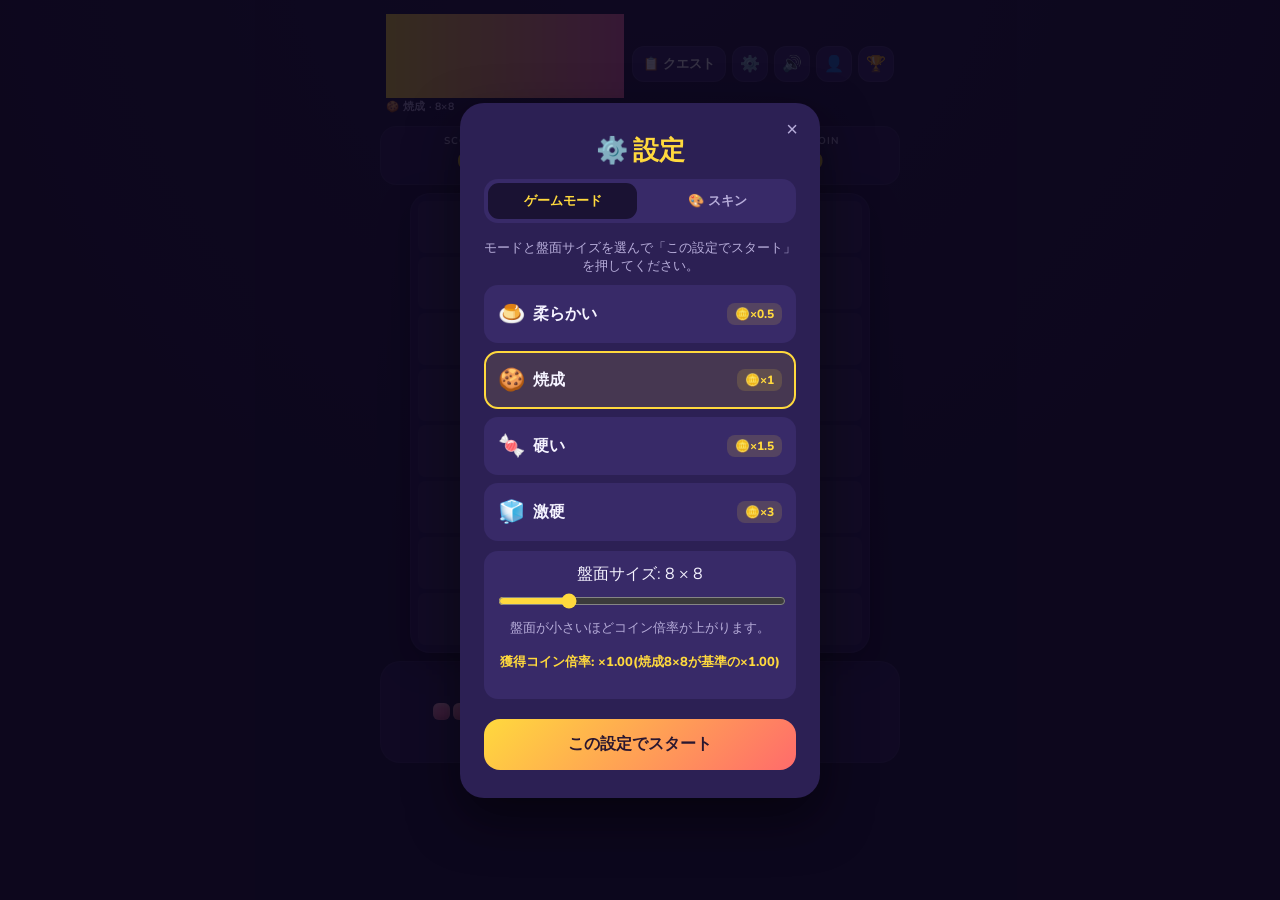
==== commit 44b2b5f8: "Update index.html" ====
--- a/index.html
+++ b/index.html
@@ -196,7 +196,7 @@
 <script>
 (function(){
   // ===================== 設定 =====================
-  const API_BASE_URL = 'http://localhost:3000'; // デプロイ後に変更
+  const API_BASE_URL = 'https://candyblast-server.onrender.com';
 
   let SIZE = 8;
   const COLORS = [
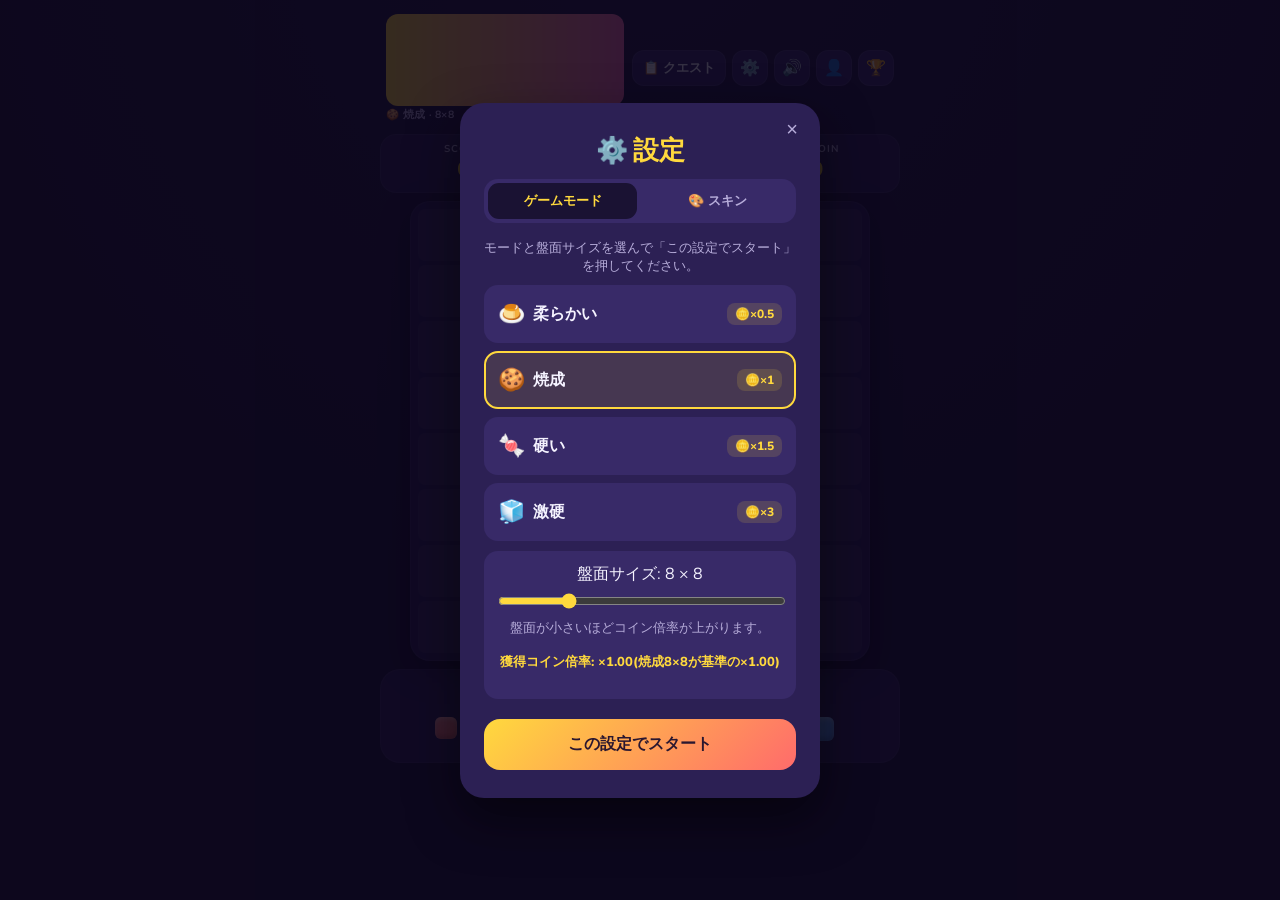
==== commit ae5090f5: "Update index.html" ====
--- a/index.html
+++ b/index.html
@@ -2,7 +2,7 @@
 <html lang="ja">
 <head>
 <meta charset="UTF-8">
-<meta name="viewport" content="width=device-width, initial-scale=1.0, maximum-scale=1.0, user-scalable=no">
+<meta name="viewport" content="width=device-width, initial-scale=1.0, maximum-scale=1.0, user-scalable=no, viewport-fit=cover">
 <title>キャンディブラスト</title>
 <link rel="preconnect" href="https://fonts.googleapis.com">
 <link href="https://fonts.googleapis.com/css2?family=Baloo+2:wght@500;700;800&family=Nunito:wght@400;600;700;800&display=swap" rel="stylesheet">
@@ -20,12 +20,35 @@
     background:radial-gradient(circle at 50% -10%, var(--bg-deep2), var(--bg-deep) 60%);
     font-family:'Nunito', sans-serif; color:var(--text);
     overflow:hidden; touch-action:none; user-select:none;
+    touch-action: pan-x pan-y;
+    -webkit-text-size-adjust: 100%;
+  }
+  img, canvas, video, iframe {
+    max-width: 100%;
+    touch-action: none;
   }
   #app{ display:flex; flex-direction:column; align-items:center; height:100%; width:100%;
     padding: max(10px, env(safe-area-inset-top)) 12px max(10px, env(safe-area-inset-bottom)); gap:8px; }
   header{ width:100%; max-width:520px; display:flex; align-items:center; justify-content:space-between; padding:4px 6px; gap:8px; }
-  .title{ font-family:'Baloo 2', sans-serif; font-weight:800; font-size:clamp(18px,4.6vw,26px);
-    background:linear-gradient(90deg, var(--gold), var(--pink)); -webkit-background-clip:text; background-clip:text; color:transparent; }
+  .title{ 
+    font-family:'Baloo 2', sans-serif; font-weight:800; font-size:clamp(18px,4.6vw,26px);
+    background:linear-gradient(90deg, var(--gold), var(--pink)); 
+    -webkit-background-clip:text; background-clip:text; color:transparent;
+    cursor: pointer;
+    padding: 4px 10px;
+    border-radius: 12px;
+    transition: background 0.2s ease;
+    display: inline-flex;
+    align-items: center;
+    gap: 6px;
+  }
+  .title:hover {
+    background: rgba(255,255,255,0.08);
+  }
+  .title::before {
+    content: "← ";
+    font-size: 0.9em;
+  }
   .header-right{ display:flex; align-items:center; gap:6px; }
   .icon-btn{ width:36px;height:36px;border-radius:12px; background:var(--panel-light);
     border:1px solid rgba(255,255,255,0.08); display:flex;align-items:center;justify-content:center; font-size:16px; cursor:pointer; flex-shrink:0; }
@@ -95,7 +118,6 @@
   .ghost-btn{ background:transparent; border:1px solid rgba(255,255,255,0.15); border-radius:16px; padding:11px 20px;
     font-weight:700; font-size:14px; color:var(--text); cursor:pointer; width:100%; margin-top:8px; }
 
-  /* ---- auth modal ---- */
   .tab-row{ display:flex; gap:6px; margin-bottom:16px; background:var(--panel-light); border-radius:14px; padding:4px; }
   .tab-btn{ flex:1; border:none; background:transparent; color:var(--text-dim); font-weight:700; font-size:13px;
     padding:9px 4px; border-radius:11px; cursor:pointer; }
@@ -111,7 +133,6 @@
   .auth-msg.ok{ color:var(--mint); }
   .close-x{ position:absolute; top:14px; right:16px; font-size:20px; color:var(--text-dim); cursor:pointer; background:none; border:none; }
 
-  /* ---- quest modal ---- */
   .quest-item{ background:var(--panel-light); border-radius:14px; padding:12px; text-align:left; margin-bottom:10px; }
   .quest-item .qtitle{ font-weight:700; font-size:14px; margin-bottom:6px; }
   .quest-bar-bg{ background:rgba(255,255,255,0.1); border-radius:8px; height:8px; overflow:hidden; margin-bottom:8px; }
@@ -120,11 +141,9 @@
   .claim-btn{ background:var(--gold); border:none; border-radius:10px; padding:6px 12px; font-weight:800; font-size:12px; color:#2a1730; cursor:pointer; }
   .claim-btn:disabled{ background:rgba(255,255,255,0.15); color:var(--text-dim); cursor:default; }
 
-  /* ---- mode badge ---- */
   .title-wrap{ display:flex; flex-direction:column; gap:1px; }
   .mode-badge{ font-size:10.5px; color:var(--text-dim); font-weight:700; letter-spacing:0.3px; }
 
-  /* ---- settings modal: mode select ---- */
   .mode-card{ background:var(--panel-light); border-radius:14px; padding:12px; margin-bottom:8px; text-align:left;
     cursor:pointer; border:2px solid transparent; transition:border-color 0.15s ease, background 0.15s ease; }
   .mode-card.selected{ border-color:var(--gold); background:rgba(255,217,61,0.12); }
@@ -136,16 +155,88 @@
   .size-row input[type=range]{ width:100%; accent-color:var(--gold); margin-top:6px; }
   .size-row input[type=range]:disabled{ opacity:0.4; }
 
-  /* ---- skin shop ---- */
   .skin-swatches{ display:flex; gap:5px; }
   .swatch{ width:20px; height:20px; border-radius:50%; box-shadow: inset 0 2px 3px rgba(255,255,255,0.4), inset 0 -2px 3px rgba(0,0,0,0.2); }
+
+  /* admin panel */
+  .admin-setting-item {
+    background: var(--panel-light);
+    border-radius: 14px;
+    padding: 12px;
+    margin-bottom: 10px;
+    text-align: left;
+  }
+  .admin-setting-item .label-row {
+    display: flex;
+    justify-content: space-between;
+    align-items: center;
+    margin-bottom: 6px;
+  }
+  .admin-setting-item .label-row span {
+    font-weight: 700;
+    font-size: 14px;
+  }
+  .admin-setting-item input[type="number"] {
+    width: 100%;
+    padding: 8px 12px;
+    border-radius: 10px;
+    border: 1px solid rgba(255,255,255,0.12);
+    background: var(--bg-deep2);
+    color: var(--text);
+    font-size: 15px;
+    font-family: 'Nunito', sans-serif;
+    margin-bottom: 6px;
+  }
+  .admin-setting-item input[type="number"]:focus {
+    outline: 2px solid var(--gold);
+  }
+  .toggle-switch {
+    position: relative;
+    width: 48px;
+    height: 28px;
+    background: rgba(255,255,255,0.15);
+    border-radius: 14px;
+    cursor: pointer;
+    transition: background 0.3s ease;
+    flex-shrink: 0;
+  }
+  .toggle-switch.active {
+    background: var(--gold);
+  }
+  .toggle-switch .knob {
+    position: absolute;
+    top: 3px;
+    left: 3px;
+    width: 22px;
+    height: 22px;
+    background: white;
+    border-radius: 50%;
+    transition: transform 0.3s ease;
+    box-shadow: 0 2px 4px rgba(0,0,0,0.3);
+  }
+  .toggle-switch.active .knob {
+    transform: translateX(20px);
+  }
+  .block-grid-preview {
+    display: grid;
+    gap: 2px;
+    margin-top: 4px;
+  }
+  .block-grid-preview .block-cell {
+    aspect-ratio: 1/1;
+    border-radius: 3px;
+    background: var(--gold);
+  }
+  .block-grid-preview .block-cell.empty {
+    background: transparent;
+  }
 </style>
 </head>
 <body>
 <div id="app">
   <header>
     <div class="title-wrap">
-      <div class="title">キャンディブラスト</div>
+      <div class="title" id="backButton">キャンディブラスト</div>
       <div class="mode-badge" id="modeBadge"></div>
     </div>
     <div class="header-right">
@@ -153,8 +244,8 @@
       <div class="icon-btn" id="settingsBtn" title="モード・スキン設定">⚙️</div>
       <div class="icon-btn" id="soundBtn">🔊</div>
       <div class="icon-btn" id="accountBtn">👤</div>
-      <!-- ⭐ ランキングボタン追加 -->
       <div class="icon-btn" id="rankingBtn" title="ランキング">🏆</div>
+      <div class="icon-btn" id="adminPanelBtn" title="管理者パネル" style="display:none;">🔧</div>
     </div>
   </header>
 
@@ -174,7 +265,6 @@
 
 <div id="ghost" style="display:none;"></div>
 
-<!-- ゲームオーバー -->
 <div id="overlay">
   <div class="panel-box">
     <h2>🔥 ゲームオーバー</h2>
@@ -185,7 +275,6 @@
   </div>
 </div>
 
-<!-- 汎用モーダル -->
 <div id="modalOverlay">
   <div class="panel-box" id="modalBox" style="position:relative;">
     <button class="close-x" id="modalClose">×</button>
@@ -198,6 +287,20 @@
   // ===================== 設定 =====================
   const API_BASE_URL = 'https://candyblast-server.onrender.com';
 
+  // ===================== ズーム無効化 =====================
+  document.addEventListener('gesturestart', function(e) { e.preventDefault(); });
+  document.addEventListener('gesturechange', function(e) { e.preventDefault(); });
+  document.addEventListener('gestureend', function(e) { e.preventDefault(); });
+
+  // ===================== 戻るボタン =====================
+  document.getElementById('backButton').addEventListener('click', function(e) {
+    e.preventDefault();
+    if (confirm('本当に戻りますか？\nゲームの進行は保存されません。')) {
+      window.location.href = 'https://my-link-portal.onrender.com';
+    }
+  });
+
+  // ===================== 以下、ゲーム本体 =====================
   let SIZE = 8;
   const COLORS = [
     {bg:'linear-gradient(135deg,#FF8B8B,#FF6B6B)'},
@@ -209,7 +312,6 @@
     {bg:'linear-gradient(135deg,#FFE270,#FFD93D)'}
   ];
 
-  // ===================== ゲームモード =====================
   const MODES = {
     soft:    { label:'柔らかい', emoji:'🍮' },
     baked:   { label:'焼成',     emoji:'🍪' },
@@ -225,7 +327,6 @@
     return MODE_COIN_MULT[m] * sizeCoinMult(s);
   }
 
-  // ===================== スキン =====================
   const SKINS = [
     { id:'default', name:'ミッドナイトキャンディ', price:0, desc:'定番のパープル×ゴールドの夜空テーマ。',
       vars:{ '--bg-deep':'#1a1233','--bg-deep2':'#241a45','--panel':'#2c2054','--panel-light':'#382a68',
@@ -331,7 +432,8 @@
   const settingsBtn = document.getElementById('settingsBtn');
   const modeBadgeEl = document.getElementById('modeBadge');
   const accountBtn = document.getElementById('accountBtn');
-  const rankingBtn = document.getElementById('rankingBtn'); // ⭐追加
+  const rankingBtn = document.getElementById('rankingBtn');
+  const adminPanelBtn = document.getElementById('adminPanelBtn');
   const modalOverlay = document.getElementById('modalOverlay');
   const modalContent = document.getElementById('modalContent');
   const modalClose = document.getElementById('modalClose');
@@ -340,6 +442,10 @@
   let score = 0, best = 0, coins = 0, streak = 0, noClearStreak = 0;
   let soundOn = true;
   let dragState = null;
+
+  // admin設定
+  let adminDisabledBlocks = [];
+  let adminSafetyMode = false;
 
   const DAILY_STATS_DEFAULT = { linesCleared:0, piecesPlaced:0, combos:0, gamesPlayed:0, scoreEarned:0,
     bestSingleGameScore:0, tripleClearCount:0, maxComboStreak:0, hardModeGamesPlayed:0, maxNoClearStreak:0, bigPiecesPlaced:0 };
@@ -485,6 +591,12 @@
   }
 
   function fillTray(){
+    // adminのブロック除外設定を反映
+    let availableShapes = SHAPES;
+    if (currentUserId === 'admin' && adminDisabledBlocks.length > 0) {
+      availableShapes = SHAPES.filter((_, idx) => !adminDisabledBlocks.includes(idx));
+      if (availableShapes.length === 0) availableShapes = SHAPES; // 全部オフになったらリセット
+    }
     tray = [
       randomShapeColor(pickShapeForMode()),
       randomShapeColor(pickShapeForMode()),
@@ -543,6 +655,14 @@
     return false;
   }
   function checkGameOver(){
+    // 強制セーフティモードがONならゲームオーバーにならない
+    if (currentUserId === 'admin' && adminSafetyMode) {
+      // トレイが空なら補充
+      if (tray.every(p => p.used)) {
+        fillTray();
+      }
+      return;
+    }
     const remaining = tray.filter(p=>!p.used);
     const stillPossible = remaining.some(p=>anyValidPlacement(p.shape));
     if(!stillPossible && remaining.length>0) endGame();
@@ -1066,7 +1186,186 @@
   function updateAccountButton(){
     accountBtn.textContent = currentUserId ? '👤' : '👤';
     accountBtn.title = currentUserId ? `ログイン中: ${currentUserId}` : '未ログイン';
-  }
+    // adminボタンの表示制御
+    if (currentUserId === 'admin') {
+      adminPanelBtn.style.display = 'flex';
+      loadAdminSettings();
+    } else {
+      adminPanelBtn.style.display = 'none';
+    }
+  }
+
+  // ===================== 管理者パネル =====================
+  async function loadAdminSettings() {
+    if (!authToken || currentUserId !== 'admin') return;
+    try {
+      const res = await fetch(`${API_BASE_URL}/api/admin/block-settings`, {
+        headers: { 'Authorization': `Bearer ${authToken}` }
+      });
+      if (res.ok) {
+        const data = await res.json();
+        adminDisabledBlocks = data.disabledBlocks || [];
+        adminSafetyMode = data.safetyMode || false;
+      }
+    } catch (err) {}
+  }
+
+  async function renderAdminPanel() {
+    modalContent.dataset.mode = 'admin';
+    let html = `
+      <h2 style="color:var(--gold);">🔧 管理者パネル</h2>
+      <div class="sub">admin専用設定です。ゲームバランスの調整に使えます。</div>
+    `;
+
+    // コイン編集
+    html += `
+      <div class="admin-setting-item">
+        <div class="label-row"><span>🪙 コイン編集</span></div>
+        <input type="number" id="adminCoinsInput" value="${coins}" min="0" step="1">
+        <button class="primary-btn" id="adminCoinsBtn">コインを更新</button>
+      </div>
+    `;
+
+    // ベストスコア編集
+    html += `
+      <div class="admin-setting-item">
+        <div class="label-row"><span>🏆 ベストスコア編集</span></div>
+        <input type="number" id="adminScoreInput" value="${best}" min="0" step="1">
+        <button class="primary-btn" id="adminScoreBtn">スコアを更新</button>
+      </div>
+    `;
+
+    // ブロック一覧＋オンオフ
+    html += `
+      <div class="admin-setting-item">
+        <div class="label-row"><span>🧩 ブロック出現設定（オフにすると出現しなくなります）</span></div>
+        <div style="max-height:200px; overflow-y:auto;">
+    `;
+    SHAPES.forEach((shape, idx) => {
+      const isOff = adminDisabledBlocks.includes(idx);
+      const {rows, cols} = shapeBounds(shape);
+      const size = 24;
+      html += `
+        <div style="display:flex; align-items:center; gap:10px; padding:4px 0; border-bottom:1px solid rgba(255,255,255,0.05);">
+          <div class="block-grid-preview" style="grid-template-columns:repeat(${cols}, ${size}px); grid-template-rows:repeat(${rows}, ${size}px);">
+            ${Array.from({length: rows*cols}, (_, i) => {
+              const r = Math.floor(i/cols), c = i%cols;
+              const filled = shape.some(([sr,sc])=>sr===r&&sc===c);
+              return `<div class="block-cell ${filled?'':'empty'}"></div>`;
+            }).join('')}
+          </div>
+          <span style="font-size:12px; color:var(--text-dim);">#${idx}</span>
+          <div style="margin-left:auto; display:flex; align-items:center; gap:8px;">
+            <span style="font-size:12px; color:${isOff ? 'var(--coral)' : 'var(--mint)'};">${isOff ? 'OFF' : 'ON'}</span>
+            <div class="toggle-switch ${isOff ? '' : 'active'}" data-block-index="${idx}" style="cursor:pointer;">
+              <div class="knob"></div>
+            </div>
+          </div>
+        </div>
+      `;
+    });
+    html += `</div></div>`;
+
+    // 強制セーフティ
+    html += `
+      <div class="admin-setting-item">
+        <div class="label-row">
+          <span>🛡️ 強制セーフティモード</span>
+          <div style="display:flex; align-items:center; gap:8px;">
+            <span style="font-size:12px; color:${adminSafetyMode ? 'var(--gold)' : 'var(--text-dim)'};">${adminSafetyMode ? 'ON' : 'OFF'}</span>
+            <div class="toggle-switch ${adminSafetyMode ? 'active' : ''}" id="safetyToggle" style="cursor:pointer;">
+              <div class="knob"></div>
+            </div>
+          </div>
+        </div>
+        <div class="sub" style="margin:4px 0 0;">ONにするとゲームオーバーが発生しなくなります（adminのみ）。</div>
+      </div>
+    `;
+
+    modalContent.innerHTML = html;
+
+    // イベントバインド
+    document.getElementById('adminCoinsBtn').addEventListener('click', async () => {
+      const val = parseInt(document.getElementById('adminCoinsInput').value, 10);
+      if (isNaN(val) || val < 0) return;
+      try {
+        const res = await fetch(`${API_BASE_URL}/api/admin/coins`, {
+          method: 'POST',
+          headers: { 'Content-Type': 'application/json', 'Authorization': `Bearer ${authToken}` },
+          body: JSON.stringify({ coins: val })
+        });
+        if (res.ok) {
+          coins = val;
+          updateCoinUI();
+          renderAdminPanel();
+        }
+      } catch (err) {}
+    });
+
+    document.getElementById('adminScoreBtn').addEventListener('click', async () => {
+      const val = parseInt(document.getElementById('adminScoreInput').value, 10);
+      if (isNaN(val) || val < 0) return;
+      try {
+        const res = await fetch(`${API_BASE_URL}/api/admin/score`, {
+          method: 'POST',
+          headers: { 'Content-Type': 'application/json', 'Authorization': `Bearer ${authToken}` },
+          body: JSON.stringify({ bestScore: val })
+        });
+        if (res.ok) {
+          best = val;
+          bestValEl.textContent = best;
+          renderAdminPanel();
+        }
+      } catch (err) {}
+    });
+
+    // ブロックトグル
+    document.querySelectorAll('.toggle-switch[data-block-index]').forEach(el => {
+      el.addEventListener('click', async function() {
+        const idx = parseInt(this.dataset.blockIndex, 10);
+        const currentOff = adminDisabledBlocks.includes(idx);
+        const enabled = currentOff; // 今OFFならONにする
+        try {
+          const res = await fetch(`${API_BASE_URL}/api/admin/block-toggle`, {
+            method: 'POST',
+            headers: { 'Content-Type': 'application/json', 'Authorization': `Bearer ${authToken}` },
+            body: JSON.stringify({ blockIndex: idx, enabled })
+          });
+          if (res.ok) {
+            const data = await res.json();
+            adminDisabledBlocks = data.settings.disabledBlocks || [];
+            renderAdminPanel();
+          }
+        } catch (err) {}
+      });
+    });
+
+    // セーフティトグル
+    const safetyToggle = document.getElementById('safetyToggle');
+    if (safetyToggle) {
+      safetyToggle.addEventListener('click', async function() {
+        const newMode = !adminSafetyMode;
+        try {
+          const res = await fetch(`${API_BASE_URL}/api/admin/safety-toggle`, {
+            method: 'POST',
+            headers: { 'Content-Type': 'application/json', 'Authorization': `Bearer ${authToken}` },
+            body: JSON.stringify({ safetyMode: newMode })
+          });
+          if (res.ok) {
+            adminSafetyMode = newMode;
+            renderAdminPanel();
+          }
+        } catch (err) {}
+      });
+    }
+  }
+
+  adminPanelBtn.addEventListener('click', () => {
+    if (currentUserId === 'admin') {
+      renderAdminPanel();
+      modalOverlay.classList.add('show');
+    }
+  });
 
   function renderAuthModal(){
     modalContent.dataset.mode = 'auth';
@@ -1208,7 +1507,7 @@
     }catch(err){ console.warn('サーバーからの取得に失敗しました:', err.message); }
   }
 
-  // ===================== ⭐ ランキング機能 =====================
+  // ===================== ランキング機能 =====================
   async function renderRankingModal() {
     modalContent.dataset.mode = 'ranking';
     modalContent.innerHTML = `
@@ -1239,7 +1538,6 @@
       }
       html += `</div>`;
 
-      // 自分の順位（下部固定）
       if (authToken && currentUserId) {
         let myScore = 0;
         try {
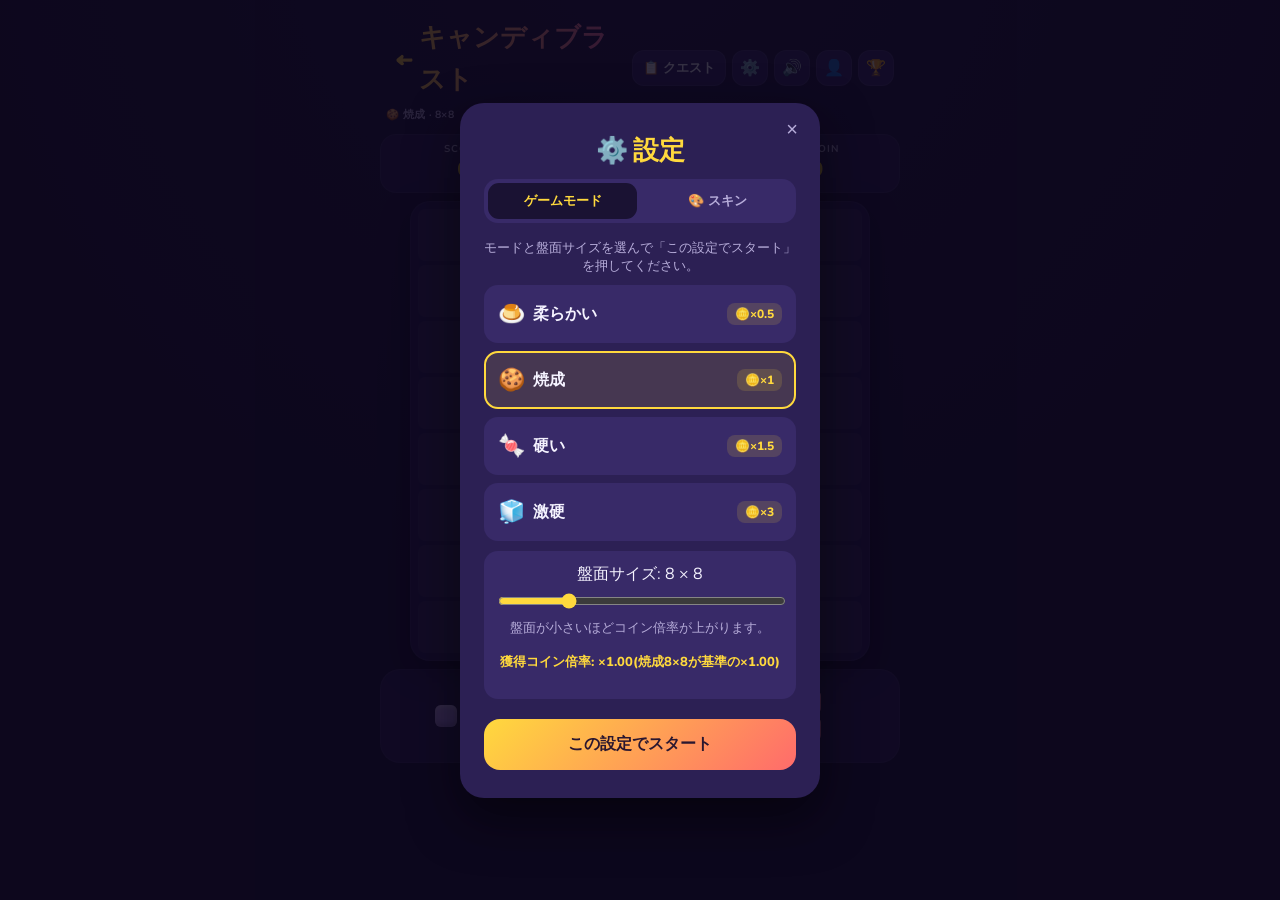
==== commit 4f3f3f84: "Update index.html" ====
--- a/index.html
+++ b/index.html
@@ -23,32 +23,15 @@
     touch-action: pan-x pan-y;
     -webkit-text-size-adjust: 100%;
   }
-  img, canvas, video, iframe {
-    max-width: 100%;
-    touch-action: none;
-  }
+  img, canvas, video, iframe { max-width:100%; touch-action:none; }
   #app{ display:flex; flex-direction:column; align-items:center; height:100%; width:100%;
     padding: max(10px, env(safe-area-inset-top)) 12px max(10px, env(safe-area-inset-bottom)); gap:8px; }
   header{ width:100%; max-width:520px; display:flex; align-items:center; justify-content:space-between; padding:4px 6px; gap:8px; }
-  .title{ 
-    font-family:'Baloo 2', sans-serif; font-weight:800; font-size:clamp(18px,4.6vw,26px);
-    background:linear-gradient(90deg, var(--gold), var(--pink)); 
-    -webkit-background-clip:text; background-clip:text; color:transparent;
-    cursor: pointer;
-    padding: 4px 10px;
-    border-radius: 12px;
-    transition: background 0.2s ease;
-    display: inline-flex;
-    align-items: center;
-    gap: 6px;
-  }
-  .title:hover {
-    background: rgba(255,255,255,0.08);
-  }
-  .title::before {
-    content: "← ";
-    font-size: 0.9em;
-  }
+  .title{ font-family:'Baloo 2', sans-serif; font-weight:800; font-size:clamp(18px,4.6vw,26px);
+    background:linear-gradient(90deg, var(--gold), var(--pink)); -webkit-background-clip:text; background-clip:text; color:transparent;
+    cursor: pointer; padding:4px 10px; border-radius:12px; transition:background 0.2s ease; display:inline-flex; align-items:center; gap:6px; }
+  .title:hover{ background:rgba(255,255,255,0.08); }
+  .title::before{ content:"← "; font-size:0.9em; }
   .header-right{ display:flex; align-items:center; gap:6px; }
   .icon-btn{ width:36px;height:36px;border-radius:12px; background:var(--panel-light);
     border:1px solid rgba(255,255,255,0.08); display:flex;align-items:center;justify-content:center; font-size:16px; cursor:pointer; flex-shrink:0; }
@@ -158,7 +141,6 @@
   .skin-swatches{ display:flex; gap:5px; }
   .swatch{ width:20px; height:20px; border-radius:50%; box-shadow: inset 0 2px 3px rgba(255,255,255,0.4), inset 0 -2px 3px rgba(0,0,0,0.2); }
 
-  /* admin panel */
   .admin-setting-item {
     background: var(--panel-light);
     border-radius: 14px;
@@ -265,6 +247,7 @@
 
 <div id="ghost" style="display:none;"></div>
 
+<!-- ゲームオーバー -->
 <div id="overlay">
   <div class="panel-box">
     <h2>🔥 ゲームオーバー</h2>
@@ -275,6 +258,7 @@
   </div>
 </div>
 
+<!-- 汎用モーダル -->
 <div id="modalOverlay">
   <div class="panel-box" id="modalBox" style="position:relative;">
     <button class="close-x" id="modalClose">×</button>
@@ -286,6 +270,7 @@
 (function(){
   // ===================== 設定 =====================
   const API_BASE_URL = 'https://candyblast-server.onrender.com';
+  const CONFIG_BASE_URL = 'https://raw.githubusercontent.com/ponitan3776/candyblast-config/main';
 
   // ===================== ズーム無効化 =====================
   document.addEventListener('gesturestart', function(e) { e.preventDefault(); });
@@ -300,7 +285,115 @@
     }
   });
 
-  // ===================== 以下、ゲーム本体 =====================
+  // ===================== 外部設定読み込み =====================
+  let externalQuests = [];
+  let externalSkins = [];
+  let externalCommands = [];
+  let externalSettings = {};
+
+  async function loadConfig() {
+    try {
+      const [qRes, sRes, cRes, stRes] = await Promise.all([
+        fetch(`${CONFIG_BASE_URL}/quests.json`),
+        fetch(`${CONFIG_BASE_URL}/skins.json`),
+        fetch(`${CONFIG_BASE_URL}/commands.json`),
+        fetch(`${CONFIG_BASE_URL}/settings.json`)
+      ]);
+      const qData = await qRes.json();
+      const sData = await sRes.json();
+      const cData = await cRes.json();
+      const stData = await stRes.json();
+      externalQuests = qData.quests || [];
+      externalSkins = sData.skins || [];
+      externalCommands = cData.commands || [];
+      externalSettings = stData.gameSettings || {};
+      console.log('✅ 外部設定読み込み完了');
+      return true;
+    } catch(e) {
+      console.warn('⚠️ 外部設定読み込み失敗、デフォルト値を使用', e);
+      return false;
+    }
+  }
+
+  // ===================== クエスト進捗（サーバー） =====================
+  async function loadQuestProgress() {
+    if (!authToken) return {};
+    try {
+      const res = await fetch(`${API_BASE_URL}/api/quests/progress`, {
+        headers: { 'Authorization': `Bearer ${authToken}` }
+      });
+      if (!res.ok) return {};
+      const data = await res.json();
+      return data.progress || {};
+    } catch(e) { return {}; }
+  }
+
+  async function saveQuestProgress(questId, progress, claimed = false) {
+    if (!authToken) return;
+    try {
+      await fetch(`${API_BASE_URL}/api/quests/update`, {
+        method: 'POST',
+        headers: { 'Content-Type':'application/json', 'Authorization':`Bearer ${authToken}` },
+        body: JSON.stringify({ questId, progress, claimed })
+      });
+    } catch(e) {}
+  }
+
+  async function claimQuestReward(questId, reward) {
+    if (!authToken) return false;
+    try {
+      const res = await fetch(`${API_BASE_URL}/api/quests/claim`, {
+        method: 'POST',
+        headers: { 'Content-Type':'application/json', 'Authorization':`Bearer ${authToken}` },
+        body: JSON.stringify({ questId, reward })
+      });
+      if (!res.ok) throw new Error('報酬受取失敗');
+      const data = await res.json();
+      coins = data.coins;
+      updateCoinUI();
+      return true;
+    } catch(e) {
+      alert(e.message);
+      return false;
+    }
+  }
+
+  function checkQuestCompletion() {
+    if (!externalQuests.length) return;
+    externalQuests.forEach(qDef => {
+      const val = dailyStats[qDef.statKey] || 0;
+      if (val >= qDef.target) {
+        const existing = quests.find(q => q.id === qDef.id);
+        if (existing && !existing.claimed && existing.progress < qDef.target) {
+          existing.progress = qDef.target;
+          saveQuestProgress(qDef.id, qDef.target, false);
+          if (modalOverlay.classList.contains('show') && modalContent.dataset.mode === 'quests') {
+            renderQuestModal();
+          }
+        }
+      }
+    });
+  }
+
+  // ===================== 管理者設定 =====================
+  let adminDisabledBlocks = [];
+  let adminSafetyMode = false;
+
+  async function loadAdminSettings() {
+    if (!authToken || currentUserId !== 'admin') return;
+    try {
+      const res = await fetch(`${API_BASE_URL}/api/admin/block-settings`, {
+        headers: { 'Authorization': `Bearer ${authToken}` }
+      });
+      if (res.ok) {
+        const data = await res.json();
+        adminDisabledBlocks = data.disabledBlocks || [];
+        adminSafetyMode = data.safetyMode || false;
+      }
+    } catch(e) {}
+  }
+
+  // ===================== 以下、ゲーム本体（元のv1.0をベース） =====================
   let SIZE = 8;
   const COLORS = [
     {bg:'linear-gradient(135deg,#FF8B8B,#FF6B6B)'},
@@ -327,74 +420,8 @@
     return MODE_COIN_MULT[m] * sizeCoinMult(s);
   }
 
-  const SKINS = [
-    { id:'default', name:'ミッドナイトキャンディ', price:0, desc:'定番のパープル×ゴールドの夜空テーマ。',
-      vars:{ '--bg-deep':'#1a1233','--bg-deep2':'#241a45','--panel':'#2c2054','--panel-light':'#382a68',
-        '--gold':'#FFD93D','--coral':'#FF6B6B','--mint':'#3DDC97','--blue':'#4D96FF','--purple':'#B18CFF',
-        '--pink':'#FF6FB5','--lime':'#C6E62D','--text':'#F5F3FF','--text-dim':'#B7ADDA' },
-      titleGrad:'linear-gradient(90deg, #FFD93D, #FF6FB5)',
-      colors:[
-        {bg:'linear-gradient(135deg,#FF8B8B,#FF6B6B)'},{bg:'linear-gradient(135deg,#5FE3B3,#3DDC97)'},
-        {bg:'linear-gradient(135deg,#6FB0FF,#4D96FF)'},{bg:'linear-gradient(135deg,#C9A8FF,#B18CFF)'},
-        {bg:'linear-gradient(135deg,#FF95C9,#FF6FB5)'},{bg:'linear-gradient(135deg,#E1F065,#C6E62D)'},
-        {bg:'linear-gradient(135deg,#FFE270,#FFD93D)'}
-      ] },
-    { id:'sunset', name:'サンセットソーダ', price:150, desc:'夕焼けとクリームソーダの暖色パレット。',
-      vars:{ '--bg-deep':'#2b1024','--bg-deep2':'#4a1730','--panel':'#5c2038','--panel-light':'#742a44',
-        '--gold':'#FFB74D','--coral':'#FF6B4A','--mint':'#FFD97D','--blue':'#FF8F6B','--purple':'#FF9AA8',
-        '--pink':'#FF5E8E','--lime':'#FFDD6B','--text':'#FFF3E8','--text-dim':'#E3AFAF' },
-      titleGrad:'linear-gradient(90deg,#FFB74D,#FF5E8E)',
-      colors:[
-        {bg:'linear-gradient(135deg,#FFB199,#FF7B54)'},{bg:'linear-gradient(135deg,#FFD97D,#FFB74D)'},
-        {bg:'linear-gradient(135deg,#FF9AA8,#FF5E8E)'},{bg:'linear-gradient(135deg,#FFCF6B,#FF9A3C)'},
-        {bg:'linear-gradient(135deg,#FF8AAE,#E8497A)'},{bg:'linear-gradient(135deg,#FFE29A,#FFC15E)'},
-        {bg:'linear-gradient(135deg,#FF7E67,#E8503A)'}
-      ] },
-    { id:'ocean', name:'ディープオーシャン', price:200, desc:'深海の静けさをまとったブルー×ティール。',
-      vars:{ '--bg-deep':'#07161f','--bg-deep2':'#0c2733','--panel':'#123444','--panel-light':'#1a4557',
-        '--gold':'#4DE0E0','--coral':'#FF8A65','--mint':'#3DDCC0','--blue':'#4DA6FF','--purple':'#6FA8DC',
-        '--pink':'#5FC9E8','--lime':'#7FE0C6','--text':'#EAFBFF','--text-dim':'#8FC4D6' },
-      titleGrad:'linear-gradient(90deg,#4DE0E0,#4DA6FF)',
-      colors:[
-        {bg:'linear-gradient(135deg,#6FE3D8,#3DDCC0)'},{bg:'linear-gradient(135deg,#6FB0FF,#3E7EDB)'},
-        {bg:'linear-gradient(135deg,#7FE0C6,#39B893)'},{bg:'linear-gradient(135deg,#8FD3FF,#4DA6FF)'},
-        {bg:'linear-gradient(135deg,#5FC9E8,#2E9BC2)'},{bg:'linear-gradient(135deg,#4DE0E0,#20B2B2)'},
-        {bg:'linear-gradient(135deg,#A0F0E6,#5FD6C4)'}
-      ] },
-    { id:'neon', name:'ネオンナイト', price:300, desc:'漆黒に浮かぶ蛍光カラーのサイバーテーマ。',
-      vars:{ '--bg-deep':'#08060f','--bg-deep2':'#120a24','--panel':'#1c1030','--panel-light':'#28163f',
-        '--gold':'#F5FF3D','--coral':'#FF3DBB','--mint':'#3DFFD5','--blue':'#3DAFFF','--purple':'#B93DFF',
-        '--pink':'#FF3DBB','--lime':'#C6FF3D','--text':'#F2F0FF','--text-dim':'#9C8FCC' },
-      titleGrad:'linear-gradient(90deg,#F5FF3D,#FF3DBB)',
-      colors:[
-        {bg:'linear-gradient(135deg,#FF6DD9,#FF3DBB)'},{bg:'linear-gradient(135deg,#5DFFE0,#3DFFD5)'},
-        {bg:'linear-gradient(135deg,#6DC3FF,#3DAFFF)'},{bg:'linear-gradient(135deg,#CE7DFF,#B93DFF)'},
-        {bg:'linear-gradient(135deg,#FF7DCF,#FF3DBB)'},{bg:'linear-gradient(135deg,#E0FF6D,#C6FF3D)'},
-        {bg:'linear-gradient(135deg,#FBFF6D,#F5FF3D)'}
-      ] },
-    { id:'sakura', name:'さくらパステル', price:250, desc:'春の花びらのようなやわらかいピンク×白。',
-      vars:{ '--bg-deep':'#2a1a22','--bg-deep2':'#3d2530','--panel':'#4a2c3a','--panel-light':'#5c3849',
-        '--gold':'#FFC1CC','--coral':'#FF9EB5','--mint':'#C8F0DD','--blue':'#B8D8F0','--purple':'#D9C1EA',
-        '--pink':'#FFB3D1','--lime':'#E8F0B8','--text':'#FFF6F8','--text-dim':'#D9AFC0' },
-      titleGrad:'linear-gradient(90deg,#FFC1CC,#D9C1EA)',
-      colors:[
-        {bg:'linear-gradient(135deg,#FFD1DC,#FF9EB5)'},{bg:'linear-gradient(135deg,#D6F5E3,#C8F0DD)'},
-        {bg:'linear-gradient(135deg,#D2E7FA,#B8D8F0)'},{bg:'linear-gradient(135deg,#E9D8F5,#D9C1EA)'},
-        {bg:'linear-gradient(135deg,#FFC7E0,#FFB3D1)'},{bg:'linear-gradient(135deg,#F1F5C6,#E8F0B8)'},
-        {bg:'linear-gradient(135deg,#FFE3EA,#FFC1CC)'}
-      ] },
-    { id:'goldlux', name:'ゴールドラグジュアリー', price:500, desc:'漆黒とゴールドの高級ジュエリーテーマ。',
-      vars:{ '--bg-deep':'#0a0a0a','--bg-deep2':'#161412','--panel':'#211c16','--panel-light':'#332b1f',
-        '--gold':'#F5D57A','--coral':'#E8A33D','--mint':'#D4B26A','--blue':'#C9A24A','--purple':'#B8934A',
-        '--pink':'#F0C97A','--lime':'#E0C05A','--text':'#FBF3E0','--text-dim':'#B8A582' },
-      titleGrad:'linear-gradient(90deg,#F5D57A,#E8A33D)',
-      colors:[
-        {bg:'linear-gradient(135deg,#F5D57A,#D4A94A)'},{bg:'linear-gradient(135deg,#F0C060,#D89B2E)'},
-        {bg:'linear-gradient(135deg,#E8B84A,#C79430)'},{bg:'linear-gradient(135deg,#F5E0A0,#E0BA5A)'},
-        {bg:'linear-gradient(135deg,#D9A94E,#B8873A)'},{bg:'linear-gradient(135deg,#F0D890,#DDB758)'},
-        {bg:'linear-gradient(135deg,#EFCB74,#C99A3E)'}
-      ] }
-  ];
+  // スキンは外部から読み込むので、空配列で初期化（後で読み込む）
+  let SKINS = [];
   let ownedSkins = ['default'];
   let equippedSkin = 'default';
 
@@ -443,10 +470,6 @@
   let soundOn = true;
   let dragState = null;
 
-  // admin設定
-  let adminDisabledBlocks = [];
-  let adminSafetyMode = false;
-
   const DAILY_STATS_DEFAULT = { linesCleared:0, piecesPlaced:0, combos:0, gamesPlayed:0, scoreEarned:0,
     bestSingleGameScore:0, tripleClearCount:0, maxComboStreak:0, hardModeGamesPlayed:0, maxNoClearStreak:0, bigPiecesPlaced:0 };
   let dailyStats = { date:'', ...DAILY_STATS_DEFAULT };
@@ -465,7 +488,7 @@
   function boardIndex(r,c){ return r*SIZE+c; }
   function todayKey(){ return new Date().toISOString().slice(0,10); }
 
-  // ===================== ボード初期化 =====================
+  // ボード初期化
   function initBoard(){
     boardEl.innerHTML = ''; board = []; cellEls = [];
     const gap = SIZE<=8 ? 4 : (SIZE<=12 ? 3 : 2);
@@ -591,11 +614,10 @@
   }
 
   function fillTray(){
-    // adminのブロック除外設定を反映
     let availableShapes = SHAPES;
     if (currentUserId === 'admin' && adminDisabledBlocks.length > 0) {
       availableShapes = SHAPES.filter((_, idx) => !adminDisabledBlocks.includes(idx));
-      if (availableShapes.length === 0) availableShapes = SHAPES; // 全部オフになったらリセット
+      if (availableShapes.length === 0) availableShapes = SHAPES;
     }
     tray = [
       randomShapeColor(pickShapeForMode()),
@@ -655,12 +677,8 @@
     return false;
   }
   function checkGameOver(){
-    // 強制セーフティモードがONならゲームオーバーにならない
     if (currentUserId === 'admin' && adminSafetyMode) {
-      // トレイが空なら補充
-      if (tray.every(p => p.used)) {
-        fillTray();
-      }
+      if (tray.every(p => p.used)) fillTray();
       return;
     }
     const remaining = tray.filter(p=>!p.used);
@@ -668,7 +686,7 @@
     if(!stillPossible && remaining.length>0) endGame();
   }
 
-  // ===================== ドラッグ操作 =====================
+  // ドラッグ関連（元のコードそのまま）
   function startDrag(e, trayIdx){
     e.preventDefault();
     unlockAudio();
@@ -842,98 +860,127 @@
     return earned;
   }
 
-  // ===================== クエスト =====================
-  const QUEST_POOL = [
-    { id:'singleScore400', desc:'1回のプレイでスコア400点以上を叩き出す', statKey:'bestSingleGameScore', target:400, reward:50 },
-    { id:'tripleClear', desc:'1回の設置で3ライン以上同時に消す(トリプルクリア)', statKey:'tripleClearCount', target:1, reward:70 },
-    { id:'comboStreak4', desc:'1回のプレイでコンボストリークを4連続つなげる', statKey:'maxComboStreak', target:4, reward:65 },
-    { id:'lines25', desc:'ラインを合計25本消す', statKey:'linesCleared', target:25, reward:55 },
-    { id:'hardMode1', desc:'「硬い」以上の難易度でゲームを1回プレイし切る', statKey:'hardModeGamesPlayed', target:1, reward:45 },
-    { id:'pieces60', desc:'ピースを合計60個配置する', statKey:'piecesPlaced', target:60, reward:40 },
-    { id:'score600total', desc:'1日の合計スコアを600点稼ぐ', statKey:'scoreEarned', target:600, reward:50 },
-    { id:'noClearStreak10', desc:'ラインを消さずにピースを10個連続で置く我慢比べ', statKey:'maxNoClearStreak', target:10, reward:60 },
-    { id:'bigPiece5', desc:'5マス以上の大きいブロックを5個配置する', statKey:'bigPiecesPlaced', target:5, reward:55 },
-    { id:'play3', desc:'ゲームを3回プレイする', statKey:'gamesPlayed', target:3, reward:30 }
-  ];
-
-  function pickDailyQuests(){
-    const pool = [...QUEST_POOL];
-    const picked = [];
-    for(let i=0;i<3 && pool.length>0;i++){
-      const idx = Math.floor(Math.random()*pool.length);
-      const q = pool.splice(idx,1)[0];
-      picked.push({ ...q, progress:0, claimed:false });
-    }
-    return picked;
-  }
-
-  async function loadDailyQuests(){
+  // ===================== クエスト関連（外部定義＋サーバー保存） =====================
+  // 旧 quests 配列は外部定義から生成するので、loadDailyQuests を修正
+  async function loadDailyQuests() {
     const today = todayKey();
-    try{
+    // 外部定義がなければデフォルト（念のため）
+    if (externalQuests.length === 0) {
+      // フォールバック（旧QUEST_POOL相当）
+      const fallback = [
+        { id:'singleScore400', desc:'1回のプレイでスコア400点以上', statKey:'bestSingleGameScore', target:400, reward:50 },
+        { id:'tripleClear', desc:'1回の設置で3ライン以上同時に消す', statKey:'tripleClearCount', target:1, reward:70 },
+        { id:'comboStreak4', desc:'コンボストリークを4連続', statKey:'maxComboStreak', target:4, reward:65 },
+        { id:'lines25', desc:'ラインを合計25本消す', statKey:'linesCleared', target:25, reward:55 },
+        { id:'play3', desc:'ゲームを3回プレイ', statKey:'gamesPlayed', target:3, reward:30 }
+      ];
+      // ローカルストレージから進捗を復元（旧方式）
+      try {
+        const res = await window.storage.get(STORAGE_QUESTS, false);
+        if (res && res.value) {
+          const parsed = JSON.parse(res.value);
+          if (parsed.date === today) {
+            dailyStats = { ...DAILY_STATS_DEFAULT, ...parsed.stats, date:today };
+            quests = parsed.quests;
+            return;
+          }
+        }
+      } catch(e) {}
+      dailyStats = { date:today, ...DAILY_STATS_DEFAULT };
+      quests = fallback.map(q => ({ ...q, progress:0, claimed:false }));
+      await saveDailyQuests();
+      return;
+    }
+
+    // 外部定義あり → サーバーから進捗を取得
+    const progress = await loadQuestProgress();
+    quests = externalQuests.map(q => ({
+      ...q,
+      progress: progress[q.id]?.progress || 0,
+      claimed: progress[q.id]?.claimed || false
+    }));
+    // dailyStats はローカルに保存（サーバーとは別）
+    try {
       const res = await window.storage.get(STORAGE_QUESTS, false);
-      if(res && res.value){
+      if (res && res.value) {
         const parsed = JSON.parse(res.value);
-        if(parsed.date === today){
+        if (parsed.date === today) {
           dailyStats = { ...DAILY_STATS_DEFAULT, ...parsed.stats, date:today };
-          quests = parsed.quests;
-          return;
         }
       }
-    }catch(err){}
-    dailyStats = { date:today, ...DAILY_STATS_DEFAULT };
-    quests = pickDailyQuests();
-    await saveDailyQuests();
+    } catch(e) {}
+    if (!dailyStats.date || dailyStats.date !== today) {
+      dailyStats = { date:today, ...DAILY_STATS_DEFAULT };
+    }
   }
 
   async function saveDailyQuests(){
     dailyStats.date = todayKey();
-    try{ await window.storage.set(STORAGE_QUESTS, JSON.stringify({date:dailyStats.date, stats:dailyStats, quests}), false); }catch(err){}
+    try{ await window.storage.set(STORAGE_QUESTS, JSON.stringify({date:dailyStats.date, stats:dailyStats, quests}), false); }catch(e){}
   }
 
   function updateQuestProgress(){
-    quests.forEach(q=>{ q.progress = dailyStats[q.statKey] || 0; });
+    // 外部定義の進捗を dailyStats から更新
+    quests.forEach(q => {
+      q.progress = dailyStats[q.statKey] || 0;
+    });
     saveDailyQuests();
     if(modalOverlay.classList.contains('show') && modalContent.dataset.mode==='quests') renderQuestModal();
   }
 
+  // 旧 claimQuest はサーバー版に置き換え（内部で claimQuestReward を呼ぶ）
   function claimQuest(id){
     const q = quests.find(q=>q.id===id);
     if(!q || q.claimed || q.progress < q.target) return;
-    q.claimed = true;
-    coins += q.reward;
-    updateCoinUI();
-    saveDailyQuests();
-    renderQuestModal();
-    syncToServer();
+    // サーバー経由で報酬を受け取る
+    claimQuestReward(q.id, q.reward).then(success => {
+      if (success) {
+        q.claimed = true;
+        updateCoinUI();
+        saveDailyQuests();
+        renderQuestModal();
+        syncToServer();
+      }
+    });
   }
 
   function renderQuestModal(){
     modalContent.dataset.mode = 'quests';
     let html = `<h2 style="color:var(--mint);">📋 デイリークエスト</h2><div class="sub">毎日リセットされます。がんばって集めよう！</div>`;
-    quests.forEach(q=>{
-      const pct = Math.min(100, Math.floor((q.progress/q.target)*100));
+    if (!quests || quests.length === 0) {
+      html += `<div class="sub">🔄 クエスト情報を読み込み中...</div>`;
+      modalContent.innerHTML = html;
+      return;
+    }
+    quests.forEach(q => {
+      const pct = Math.min(100, Math.floor((q.progress / q.target) * 100));
       const done = q.progress >= q.target;
       html += `
         <div class="quest-item">
           <div class="qtitle">${q.desc}</div>
           <div class="quest-bar-bg"><div class="quest-bar-fill" style="width:${pct}%"></div></div>
           <div class="quest-foot">
-            <span>${Math.min(q.progress,q.target)} / ${q.target}</span>
+            <span>${Math.min(q.progress, q.target)} / ${q.target}</span>
             <button class="claim-btn" data-qid="${q.id}" ${(!done||q.claimed)?'disabled':''}>
-              ${q.claimed ? '受取済み' : `🪙${q.reward} 受け取る`}
+              ${q.claimed ? '✅ 受取済み' : `🪙${q.reward} 受け取る`}
             </button>
           </div>
         </div>`;
     });
     modalContent.innerHTML = html;
-    modalContent.querySelectorAll('.claim-btn').forEach(btn=>{
+    modalContent.querySelectorAll('.claim-btn:not([disabled])').forEach(btn => {
       btn.addEventListener('click', ()=>claimQuest(btn.dataset.qid));
     });
   }
 
-  // ===================== スキン =====================
+  // ===================== スキン関連（外部定義を使用） =====================
   function applySkin(id){
+    // SKINS が空なら外部から読み込む
+    if (SKINS.length === 0 && externalSkins.length > 0) {
+      SKINS = externalSkins;
+    }
     const skin = SKINS.find(s=>s.id===id) || SKINS[0];
+    if (!skin) return;
     equippedSkin = skin.id;
     Object.entries(skin.vars).forEach(([k,v])=>document.documentElement.style.setProperty(k,v));
     const titleEl = document.querySelector('.title');
@@ -949,6 +996,7 @@
   }
 
   function buySkin(id){
+    if (SKINS.length === 0 && externalSkins.length > 0) SKINS = externalSkins;
     const skin = SKINS.find(s=>s.id===id);
     if(!skin || ownedSkins.includes(id) || coins < skin.price) return;
     coins -= skin.price;
@@ -975,11 +1023,13 @@
         equippedSkin = parsed.equipped || 'default';
       }
     }catch(err){ ownedSkins = ['default']; equippedSkin = 'default'; }
+    // SKINS を外部から読み込む
+    if (externalSkins.length > 0) SKINS = externalSkins;
     applySkin(equippedSkin);
   }
 
   async function saveSkinsData(){
-    try{ await window.storage.set(STORAGE_SKINS, JSON.stringify({owned:ownedSkins, equipped:equippedSkin}), false); }catch(err){}
+    try{ await window.storage.set(STORAGE_SKINS, JSON.stringify({owned:ownedSkins, equipped:equippedSkin}), false); }catch(e){}
   }
 
   // ===================== 設定 =====================
@@ -997,7 +1047,7 @@
     return isFirstTime;
   }
   async function saveSettings(){
-    try{ await window.storage.set(STORAGE_SETTINGS, JSON.stringify({mode:currentMode, size:SIZE}), false); }catch(err){}
+    try{ await window.storage.set(STORAGE_SETTINGS, JSON.stringify({mode:currentMode, size:SIZE}), false); }catch(e){}
   }
 
   function renderModeTab(){
@@ -1024,6 +1074,7 @@
   }
 
   function renderSkinTab(){
+    if (SKINS.length === 0 && externalSkins.length > 0) SKINS = externalSkins;
     let html = `<div class="sub" style="margin-bottom:10px;">🪙 ${coins} 所持中。ゲームで貯めたコインで見た目を変えられます。</div>`;
     SKINS.forEach(skin=>{
       const owned = ownedSkins.includes(skin.id);
@@ -1078,10 +1129,8 @@
       if(slider){
         slider.addEventListener('input', (e)=>{
           pendingSize = parseInt(e.target.value,10);
-          const label = document.getElementById('sizeVal');
-          if(label) label.textContent = pendingSize;
-          const multLabel = document.getElementById('totalMultVal');
-          if(multLabel) multLabel.textContent = (MODE_COIN_MULT[pendingMode] * sizeCoinMult(pendingSize)).toFixed(2);
+          document.getElementById('sizeVal').textContent = pendingSize;
+          document.getElementById('totalMultVal').textContent = (MODE_COIN_MULT[pendingMode] * sizeCoinMult(pendingSize)).toFixed(2);
         });
       }
       const applyBtn = document.getElementById('applyModeBtn');
@@ -1100,12 +1149,12 @@
     try{ const res = await window.storage.get(STORAGE_BEST, false); if(res && res.value) best = parseInt(res.value,10)||0; }catch(err){ best=0; }
     bestValEl.textContent = best;
   }
-  async function saveBest(val){ try{ await window.storage.set(STORAGE_BEST, String(val), false); }catch(err){} }
+  async function saveBest(val){ try{ await window.storage.set(STORAGE_BEST, String(val), false); }catch(e){} }
   async function loadCoins(){
     try{ const res = await window.storage.get(STORAGE_COINS, false); if(res && res.value) coins = parseInt(res.value,10)||0; }catch(err){ coins=0; }
     coinValEl.textContent = coins;
   }
-  async function saveCoins(val){ try{ await window.storage.set(STORAGE_COINS, String(val), false); }catch(err){} }
+  async function saveCoins(val){ try{ await window.storage.set(STORAGE_COINS, String(val), false); }catch(e){} }
 
   // ===================== サウンド =====================
   let audioCtx = null;
@@ -1113,7 +1162,7 @@
     try{
       if(!audioCtx) audioCtx = new (window.AudioContext||window.webkitAudioContext)();
       if(audioCtx.state === 'suspended') audioCtx.resume();
-    }catch(err){}
+    }catch(e){}
   }
   function playSound(type){
     if(!soundOn) return;
@@ -1141,7 +1190,7 @@
         g.gain.exponentialRampToValueAtTime(0.001, audioCtx.currentTime+0.18);
         o.start(); o.stop(audioCtx.currentTime+0.18);
       }
-    }catch(err){}
+    }catch(e){}
   }
   soundBtn.addEventListener('click', ()=>{
     unlockAudio();
@@ -1163,6 +1212,8 @@
     coinEarnedNoteEl.textContent = earned>0 ? `🪙 +${earned} コイン獲得！` : '';
     overlayEl.classList.add('show');
     syncToServer();
+    // クエスト達成チェック
+    checkQuestCompletion();
   }
   restartBtn.addEventListener('click', ()=>{
     overlayEl.classList.remove('show');
@@ -1186,7 +1237,6 @@
   function updateAccountButton(){
     accountBtn.textContent = currentUserId ? '👤' : '👤';
     accountBtn.title = currentUserId ? `ログイン中: ${currentUserId}` : '未ログイン';
-    // adminボタンの表示制御
     if (currentUserId === 'admin') {
       adminPanelBtn.style.display = 'flex';
       loadAdminSettings();
@@ -1196,27 +1246,12 @@
   }
 
   // ===================== 管理者パネル =====================
-  async function loadAdminSettings() {
-    if (!authToken || currentUserId !== 'admin') return;
-    try {
-      const res = await fetch(`${API_BASE_URL}/api/admin/block-settings`, {
-        headers: { 'Authorization': `Bearer ${authToken}` }
-      });
-      if (res.ok) {
-        const data = await res.json();
-        adminDisabledBlocks = data.disabledBlocks || [];
-        adminSafetyMode = data.safetyMode || false;
-      }
-    } catch (err) {}
-  }
-
   async function renderAdminPanel() {
     modalContent.dataset.mode = 'admin';
     let html = `
       <h2 style="color:var(--gold);">🔧 管理者パネル</h2>
       <div class="sub">admin専用設定です。ゲームバランスの調整に使えます。</div>
     `;
-
     // コイン編集
     html += `
       <div class="admin-setting-item">
@@ -1225,8 +1260,7 @@
         <button class="primary-btn" id="adminCoinsBtn">コインを更新</button>
       </div>
     `;
-
-    // ベストスコア編集
+    // スコア編集
     html += `
       <div class="admin-setting-item">
         <div class="label-row"><span>🏆 ベストスコア編集</span></div>
@@ -1234,8 +1268,7 @@
         <button class="primary-btn" id="adminScoreBtn">スコアを更新</button>
       </div>
     `;
-
-    // ブロック一覧＋オンオフ
+    // ブロック設定
     html += `
       <div class="admin-setting-item">
         <div class="label-row"><span>🧩 ブロック出現設定（オフにすると出現しなくなります）</span></div>
@@ -1265,8 +1298,7 @@
       `;
     });
     html += `</div></div>`;
-
-    // 強制セーフティ
+    // セーフティ
     html += `
       <div class="admin-setting-item">
         <div class="label-row">
@@ -1281,17 +1313,15 @@
         <div class="sub" style="margin:4px 0 0;">ONにするとゲームオーバーが発生しなくなります（adminのみ）。</div>
       </div>
     `;
-
     modalContent.innerHTML = html;
 
-    // イベントバインド
     document.getElementById('adminCoinsBtn').addEventListener('click', async () => {
       const val = parseInt(document.getElementById('adminCoinsInput').value, 10);
       if (isNaN(val) || val < 0) return;
       try {
         const res = await fetch(`${API_BASE_URL}/api/admin/coins`, {
           method: 'POST',
-          headers: { 'Content-Type': 'application/json', 'Authorization': `Bearer ${authToken}` },
+          headers: { 'Content-Type':'application/json', 'Authorization':`Bearer ${authToken}` },
           body: JSON.stringify({ coins: val })
         });
         if (res.ok) {
@@ -1299,7 +1329,7 @@
           updateCoinUI();
           renderAdminPanel();
         }
-      } catch (err) {}
+      } catch(e) {}
     });
 
     document.getElementById('adminScoreBtn').addEventListener('click', async () => {
@@ -1308,7 +1338,7 @@
       try {
         const res = await fetch(`${API_BASE_URL}/api/admin/score`, {
           method: 'POST',
-          headers: { 'Content-Type': 'application/json', 'Authorization': `Bearer ${authToken}` },
+          headers: { 'Content-Type':'application/json', 'Authorization':`Bearer ${authToken}` },
           body: JSON.stringify({ bestScore: val })
         });
         if (res.ok) {
@@ -1316,19 +1346,18 @@
           bestValEl.textContent = best;
           renderAdminPanel();
         }
-      } catch (err) {}
-    });
-
-    // ブロックトグル
+      } catch(e) {}
+    });
+
     document.querySelectorAll('.toggle-switch[data-block-index]').forEach(el => {
       el.addEventListener('click', async function() {
         const idx = parseInt(this.dataset.blockIndex, 10);
         const currentOff = adminDisabledBlocks.includes(idx);
-        const enabled = currentOff; // 今OFFならONにする
+        const enabled = currentOff;
         try {
           const res = await fetch(`${API_BASE_URL}/api/admin/block-toggle`, {
             method: 'POST',
-            headers: { 'Content-Type': 'application/json', 'Authorization': `Bearer ${authToken}` },
+            headers: { 'Content-Type':'application/json', 'Authorization':`Bearer ${authToken}` },
             body: JSON.stringify({ blockIndex: idx, enabled })
           });
           if (res.ok) {
@@ -1336,11 +1365,10 @@
             adminDisabledBlocks = data.settings.disabledBlocks || [];
             renderAdminPanel();
           }
-        } catch (err) {}
+        } catch(e) {}
       });
     });
 
-    // セーフティトグル
     const safetyToggle = document.getElementById('safetyToggle');
     if (safetyToggle) {
       safetyToggle.addEventListener('click', async function() {
@@ -1348,14 +1376,14 @@
         try {
           const res = await fetch(`${API_BASE_URL}/api/admin/safety-toggle`, {
             method: 'POST',
-            headers: { 'Content-Type': 'application/json', 'Authorization': `Bearer ${authToken}` },
+            headers: { 'Content-Type':'application/json', 'Authorization':`Bearer ${authToken}` },
             body: JSON.stringify({ safetyMode: newMode })
           });
           if (res.ok) {
             adminSafetyMode = newMode;
             renderAdminPanel();
           }
-        } catch (err) {}
+        } catch(e) {}
       });
     }
   }
@@ -1367,6 +1395,7 @@
     }
   });
 
+  // ===================== 認証 =====================
   function renderAuthModal(){
     modalContent.dataset.mode = 'auth';
     if(currentUserId){
@@ -1492,7 +1521,7 @@
         headers:{ 'Content-Type':'application/json', 'Authorization':`Bearer ${authToken}` },
         body: JSON.stringify({ bestScore: best, coins, skins: ownedSkins, equippedSkin, quests })
       });
-    }catch(err){ console.warn('サーバー同期に失敗しました(オフラインでもゲームは続行できます):', err.message); }
+    }catch(e){ console.warn('サーバー同期失敗:', e.message); }
   }
 
   async function syncFromServer(){
@@ -1504,10 +1533,10 @@
       best = Math.max(best, data.bestScore||0);
       coins = Math.max(coins, data.coins||0);
       bestValEl.textContent = best; updateCoinUI(); saveBest(best);
-    }catch(err){ console.warn('サーバーからの取得に失敗しました:', err.message); }
-  }
-
-  // ===================== ランキング機能 =====================
+    }catch(e){ console.warn('サーバー取得失敗:', e.message); }
+  }
+
+  // ===================== ランキング =====================
   async function renderRankingModal() {
     modalContent.dataset.mode = 'ranking';
     modalContent.innerHTML = `
@@ -1546,7 +1575,7 @@
           });
           const syncData = await syncRes.json();
           myScore = syncData.bestScore || 0;
-        } catch (err) {}
+        } catch (e) {}
         if (myScore > 0) {
           const higherCount = data.top ? data.top.filter(u => u.best_score > myScore).length : 0;
           const myInTop = data.top ? data.top.some(u => u.id === currentUserId) : false;
@@ -1606,6 +1635,9 @@
 
   // ===================== 初期化 =====================
   (async function start(){
+    // 外部設定を先読み
+    await loadConfig();
+    // 各種読み込み
     await loadBest();
     await loadCoins();
     await loadSkinsData();
@@ -1621,6 +1653,7 @@
       modalOverlay.classList.add('show');
     }
   })();
+
 })();
 </script>
 </body>
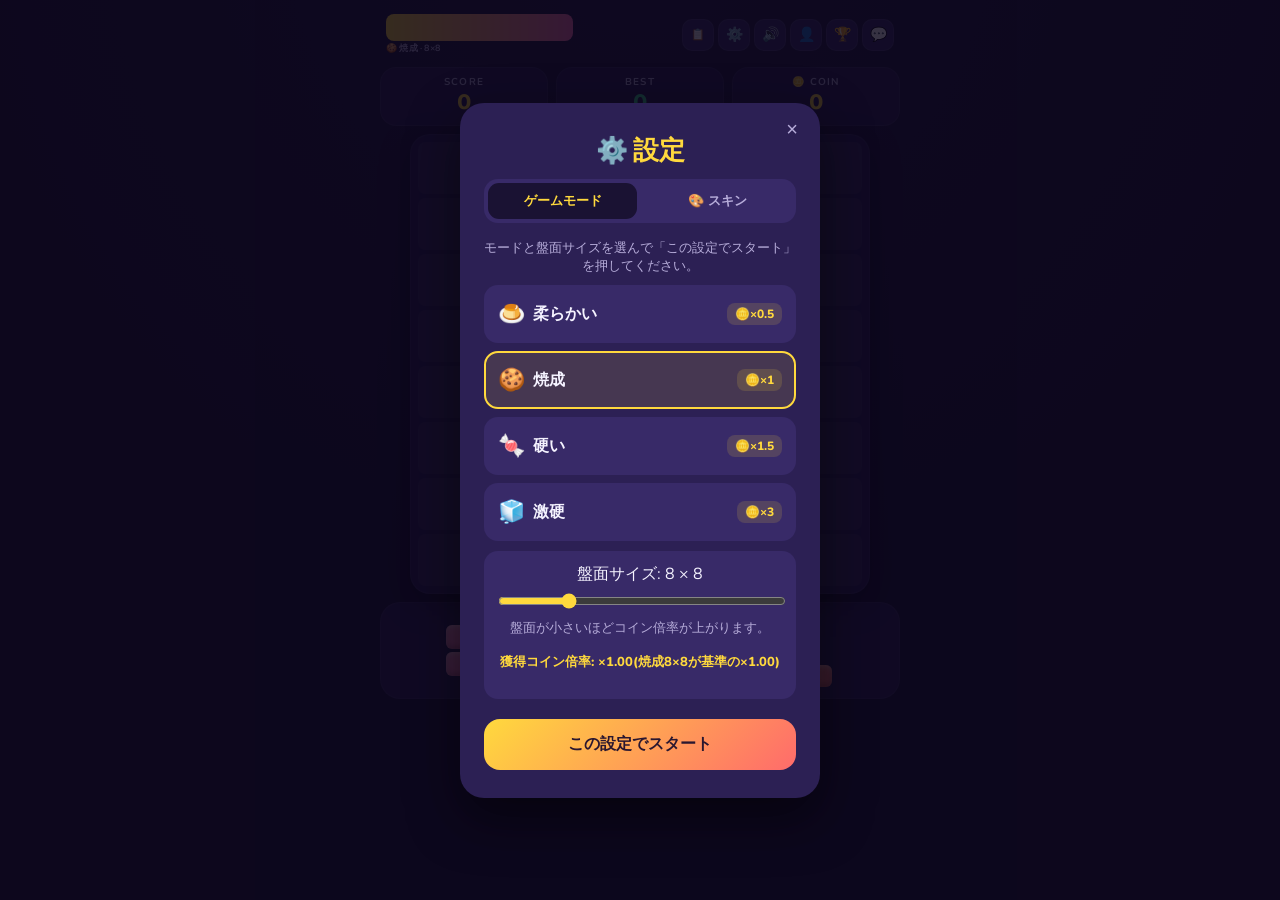
==== commit 20d0519e: "Update index.html" ====
--- a/index.html
+++ b/index.html
@@ -26,17 +26,30 @@
   img, canvas, video, iframe { max-width:100%; touch-action:none; }
   #app{ display:flex; flex-direction:column; align-items:center; height:100%; width:100%;
     padding: max(10px, env(safe-area-inset-top)) 12px max(10px, env(safe-area-inset-bottom)); gap:8px; }
-  header{ width:100%; max-width:520px; display:flex; align-items:center; justify-content:space-between; padding:4px 6px; gap:8px; }
-  .title{ font-family:'Baloo 2', sans-serif; font-weight:800; font-size:clamp(18px,4.6vw,26px);
-    background:linear-gradient(90deg, var(--gold), var(--pink)); -webkit-background-clip:text; background-clip:text; color:transparent;
-    cursor: pointer; padding:4px 10px; border-radius:12px; transition:background 0.2s ease; display:inline-flex; align-items:center; gap:6px; }
+  header{ width:100%; max-width:520px; display:flex; align-items:center; justify-content:space-between; padding:4px 6px; gap:8px; flex-wrap:nowrap; }
+  .title-wrap{ display:flex; flex-direction:column; gap:1px; flex-shrink:0; }
+  .title{ 
+    font-family:'Baloo 2', sans-serif; font-weight:800; font-size:clamp(13px, 2.8vw, 18px);
+    background:linear-gradient(90deg, var(--gold), var(--pink)); 
+    -webkit-background-clip:text; background-clip:text; color:transparent;
+    cursor: pointer;
+    padding: 2px 6px;
+    border-radius: 8px;
+    transition: background 0.2s ease;
+    display: inline-flex;
+    align-items: center;
+    gap: 3px;
+    line-height: 1.3;
+    white-space:nowrap;
+  }
   .title:hover{ background:rgba(255,255,255,0.08); }
-  .title::before{ content:"← "; font-size:0.9em; }
-  .header-right{ display:flex; align-items:center; gap:6px; }
-  .icon-btn{ width:36px;height:36px;border-radius:12px; background:var(--panel-light);
-    border:1px solid rgba(255,255,255,0.08); display:flex;align-items:center;justify-content:center; font-size:16px; cursor:pointer; flex-shrink:0; }
-  .pill-btn{ height:36px; border-radius:12px; background:var(--panel-light); border:1px solid rgba(255,255,255,0.08);
-    display:flex; align-items:center; gap:5px; padding:0 10px; font-size:13px; font-weight:700; cursor:pointer; color:var(--text); white-space:nowrap; }
+  .title::before{ content:"← "; font-size:0.75em; }
+  .mode-badge{ font-size:9px; color:var(--text-dim); font-weight:700; letter-spacing:0.2px; white-space:nowrap; }
+  .header-right{ display:flex; align-items:center; gap:4px; flex-shrink:0; }
+  .icon-btn{ width:32px;height:32px;border-radius:10px; background:var(--panel-light);
+    border:1px solid rgba(255,255,255,0.08); display:flex;align-items:center;justify-content:center; font-size:14px; cursor:pointer; flex-shrink:0; }
+  .pill-btn{ height:32px; border-radius:10px; background:var(--panel-light); border:1px solid rgba(255,255,255,0.08);
+    display:flex; align-items:center; gap:4px; padding:0 8px; font-size:11px; font-weight:700; cursor:pointer; color:var(--text); white-space:nowrap; }
 
   .scoreboard{ width:100%; max-width:520px; display:flex; gap:8px; }
   .score-card{ flex:1; background:var(--panel); border-radius:16px; padding:7px 10px; text-align:center;
@@ -81,6 +94,7 @@
     70%{ opacity:1; transform:translate(-50%,-60%) scale(1.0) rotate(0deg); }
     100%{ opacity:0; transform:translate(-50%,-90%) scale(0.9) rotate(0deg); } }
   .combo-text.show{ animation:comboPop 0.9s ease-out forwards; }
+  .combo-text.bonus{ animation:comboPop 0.9s ease-out forwards; color:var(--mint); }
 
   .coin-float{ position:fixed; font-family:'Baloo 2',sans-serif; font-weight:700; color:var(--gold); font-size:18px;
     z-index:40; pointer-events:none; text-shadow:0 2px 4px rgba(0,0,0,0.4); }
@@ -101,9 +115,9 @@
   .ghost-btn{ background:transparent; border:1px solid rgba(255,255,255,0.15); border-radius:16px; padding:11px 20px;
     font-weight:700; font-size:14px; color:var(--text); cursor:pointer; width:100%; margin-top:8px; }
 
-  .tab-row{ display:flex; gap:6px; margin-bottom:16px; background:var(--panel-light); border-radius:14px; padding:4px; }
+  .tab-row{ display:flex; gap:6px; margin-bottom:16px; background:var(--panel-light); border-radius:14px; padding:4px; flex-wrap:wrap; }
   .tab-btn{ flex:1; border:none; background:transparent; color:var(--text-dim); font-weight:700; font-size:13px;
-    padding:9px 4px; border-radius:11px; cursor:pointer; }
+    padding:9px 4px; border-radius:11px; cursor:pointer; min-width:50px; }
   .tab-btn.active{ background:var(--bg-deep); color:var(--gold); }
   .auth-form{ display:none; flex-direction:column; gap:10px; text-align:left; }
   .auth-form.active{ display:flex; }
@@ -124,9 +138,6 @@
   .claim-btn{ background:var(--gold); border:none; border-radius:10px; padding:6px 12px; font-weight:800; font-size:12px; color:#2a1730; cursor:pointer; }
   .claim-btn:disabled{ background:rgba(255,255,255,0.15); color:var(--text-dim); cursor:default; }
 
-  .title-wrap{ display:flex; flex-direction:column; gap:1px; }
-  .mode-badge{ font-size:10.5px; color:var(--text-dim); font-weight:700; letter-spacing:0.3px; }
-
   .mode-card{ background:var(--panel-light); border-radius:14px; padding:12px; margin-bottom:8px; text-align:left;
     cursor:pointer; border:2px solid transparent; transition:border-color 0.15s ease, background 0.15s ease; }
   .mode-card.selected{ border-color:var(--gold); background:rgba(255,217,61,0.12); }
@@ -158,18 +169,18 @@
     font-weight: 700;
     font-size: 14px;
   }
-  .admin-setting-item input[type="number"] {
+  .admin-setting-item input[type="text"] {
     width: 100%;
     padding: 8px 12px;
     border-radius: 10px;
     border: 1px solid rgba(255,255,255,0.12);
     background: var(--bg-deep2);
     color: var(--text);
-    font-size: 15px;
+    font-size: 14px;
     font-family: 'Nunito', sans-serif;
     margin-bottom: 6px;
   }
-  .admin-setting-item input[type="number"]:focus {
+  .admin-setting-item input[type="text"]:focus {
     outline: 2px solid var(--gold);
   }
   .toggle-switch {
@@ -212,6 +223,25 @@
   .block-grid-preview .block-cell.empty {
     background: transparent;
   }
+  .cmd-output {
+    background: var(--bg-deep2);
+    border-radius: 10px;
+    padding: 10px;
+    margin-top: 6px;
+    font-size: 13px;
+    max-height: 150px;
+    overflow-y: auto;
+    white-space: pre-wrap;
+    color: var(--text-dim);
+    border: 1px solid rgba(255,255,255,0.05);
+    font-family: 'Courier New', monospace;
+    text-align: left;
+  }
+  .cmd-output .success { color: var(--mint); }
+  .cmd-output .error { color: var(--coral); }
+  .cmd-output .info { color: var(--gold); }
+  .ranking-tab-content { display: none; }
+  .ranking-tab-content.active { display: block; }
 </style>
 </head>
 <body>
@@ -222,12 +252,14 @@
       <div class="mode-badge" id="modeBadge"></div>
     </div>
     <div class="header-right">
-      <div class="pill-btn" id="questBtn">📋 クエスト</div>
-      <div class="icon-btn" id="settingsBtn" title="モード・スキン設定">⚙️</div>
+      <div class="pill-btn" id="questBtn">📋</div>
+      <div class="icon-btn" id="settingsBtn" title="設定">⚙️</div>
       <div class="icon-btn" id="soundBtn">🔊</div>
       <div class="icon-btn" id="accountBtn">👤</div>
       <div class="icon-btn" id="rankingBtn" title="ランキング">🏆</div>
       <div class="icon-btn" id="adminPanelBtn" title="管理者パネル" style="display:none;">🔧</div>
+      <!-- 🆕 チャットボタン -->
+      <div class="icon-btn" id="chatBtn" title="チャット">💬</div>
     </div>
   </header>
 
@@ -247,7 +279,6 @@
 
 <div id="ghost" style="display:none;"></div>
 
-<!-- ゲームオーバー -->
 <div id="overlay">
   <div class="panel-box">
     <h2>🔥 ゲームオーバー</h2>
@@ -258,7 +289,6 @@
   </div>
 </div>
 
-<!-- 汎用モーダル -->
 <div id="modalOverlay">
   <div class="panel-box" id="modalBox" style="position:relative;">
     <button class="close-x" id="modalClose">×</button>
@@ -270,7 +300,6 @@
 (function(){
   // ===================== 設定 =====================
   const API_BASE_URL = 'https://candyblast-server.onrender.com';
-  const CONFIG_BASE_URL = 'https://raw.githubusercontent.com/ponitan3776/candyblast-config/main';
 
   // ===================== ズーム無効化 =====================
   document.addEventListener('gesturestart', function(e) { e.preventDefault(); });
@@ -285,115 +314,7 @@
     }
   });
 
-  // ===================== 外部設定読み込み =====================
-  let externalQuests = [];
-  let externalSkins = [];
-  let externalCommands = [];
-  let externalSettings = {};
-
-  async function loadConfig() {
-    try {
-      const [qRes, sRes, cRes, stRes] = await Promise.all([
-        fetch(`${CONFIG_BASE_URL}/quests.json`),
-        fetch(`${CONFIG_BASE_URL}/skins.json`),
-        fetch(`${CONFIG_BASE_URL}/commands.json`),
-        fetch(`${CONFIG_BASE_URL}/settings.json`)
-      ]);
-      const qData = await qRes.json();
-      const sData = await sRes.json();
-      const cData = await cRes.json();
-      const stData = await stRes.json();
-      externalQuests = qData.quests || [];
-      externalSkins = sData.skins || [];
-      externalCommands = cData.commands || [];
-      externalSettings = stData.gameSettings || {};
-      console.log('✅ 外部設定読み込み完了');
-      return true;
-    } catch(e) {
-      console.warn('⚠️ 外部設定読み込み失敗、デフォルト値を使用', e);
-      return false;
-    }
-  }
-
-  // ===================== クエスト進捗（サーバー） =====================
-  async function loadQuestProgress() {
-    if (!authToken) return {};
-    try {
-      const res = await fetch(`${API_BASE_URL}/api/quests/progress`, {
-        headers: { 'Authorization': `Bearer ${authToken}` }
-      });
-      if (!res.ok) return {};
-      const data = await res.json();
-      return data.progress || {};
-    } catch(e) { return {}; }
-  }
-
-  async function saveQuestProgress(questId, progress, claimed = false) {
-    if (!authToken) return;
-    try {
-      await fetch(`${API_BASE_URL}/api/quests/update`, {
-        method: 'POST',
-        headers: { 'Content-Type':'application/json', 'Authorization':`Bearer ${authToken}` },
-        body: JSON.stringify({ questId, progress, claimed })
-      });
-    } catch(e) {}
-  }
-
-  async function claimQuestReward(questId, reward) {
-    if (!authToken) return false;
-    try {
-      const res = await fetch(`${API_BASE_URL}/api/quests/claim`, {
-        method: 'POST',
-        headers: { 'Content-Type':'application/json', 'Authorization':`Bearer ${authToken}` },
-        body: JSON.stringify({ questId, reward })
-      });
-      if (!res.ok) throw new Error('報酬受取失敗');
-      const data = await res.json();
-      coins = data.coins;
-      updateCoinUI();
-      return true;
-    } catch(e) {
-      alert(e.message);
-      return false;
-    }
-  }
-
-  function checkQuestCompletion() {
-    if (!externalQuests.length) return;
-    externalQuests.forEach(qDef => {
-      const val = dailyStats[qDef.statKey] || 0;
-      if (val >= qDef.target) {
-        const existing = quests.find(q => q.id === qDef.id);
-        if (existing && !existing.claimed && existing.progress < qDef.target) {
-          existing.progress = qDef.target;
-          saveQuestProgress(qDef.id, qDef.target, false);
-          if (modalOverlay.classList.contains('show') && modalContent.dataset.mode === 'quests') {
-            renderQuestModal();
-          }
-        }
-      }
-    });
-  }
-
-  // ===================== 管理者設定 =====================
-  let adminDisabledBlocks = [];
-  let adminSafetyMode = false;
-
-  async function loadAdminSettings() {
-    if (!authToken || currentUserId !== 'admin') return;
-    try {
-      const res = await fetch(`${API_BASE_URL}/api/admin/block-settings`, {
-        headers: { 'Authorization': `Bearer ${authToken}` }
-      });
-      if (res.ok) {
-        const data = await res.json();
-        adminDisabledBlocks = data.disabledBlocks || [];
-        adminSafetyMode = data.safetyMode || false;
-      }
-    } catch(e) {}
-  }
-
-  // ===================== 以下、ゲーム本体（元のv1.0をベース） =====================
+  // ===================== ゲーム本体 =====================
   let SIZE = 8;
   const COLORS = [
     {bg:'linear-gradient(135deg,#FF8B8B,#FF6B6B)'},
@@ -420,8 +341,75 @@
     return MODE_COIN_MULT[m] * sizeCoinMult(s);
   }
 
-  // スキンは外部から読み込むので、空配列で初期化（後で読み込む）
-  let SKINS = [];
+  // ===================== スキン =====================
+  const SKINS = [
+    { id:'default', name:'ミッドナイトキャンディ', price:0, desc:'定番のパープル×ゴールドの夜空テーマ。',
+      vars:{ '--bg-deep':'#1a1233','--bg-deep2':'#241a45','--panel':'#2c2054','--panel-light':'#382a68',
+        '--gold':'#FFD93D','--coral':'#FF6B6B','--mint':'#3DDC97','--blue':'#4D96FF','--purple':'#B18CFF',
+        '--pink':'#FF6FB5','--lime':'#C6E62D','--text':'#F5F3FF','--text-dim':'#B7ADDA' },
+      titleGrad:'linear-gradient(90deg, #FFD93D, #FF6FB5)',
+      colors:[
+        {bg:'linear-gradient(135deg,#FF8B8B,#FF6B6B)'},{bg:'linear-gradient(135deg,#5FE3B3,#3DDC97)'},
+        {bg:'linear-gradient(135deg,#6FB0FF,#4D96FF)'},{bg:'linear-gradient(135deg,#C9A8FF,#B18CFF)'},
+        {bg:'linear-gradient(135deg,#FF95C9,#FF6FB5)'},{bg:'linear-gradient(135deg,#E1F065,#C6E62D)'},
+        {bg:'linear-gradient(135deg,#FFE270,#FFD93D)'}
+      ] },
+    { id:'sunset', name:'サンセットソーダ', price:150, desc:'夕焼けとクリームソーダの暖色パレット。',
+      vars:{ '--bg-deep':'#2b1024','--bg-deep2':'#4a1730','--panel':'#5c2038','--panel-light':'#742a44',
+        '--gold':'#FFB74D','--coral':'#FF6B4A','--mint':'#FFD97D','--blue':'#FF8F6B','--purple':'#FF9AA8',
+        '--pink':'#FF5E8E','--lime':'#FFDD6B','--text':'#FFF3E8','--text-dim':'#E3AFAF' },
+      titleGrad:'linear-gradient(90deg,#FFB74D,#FF5E8E)',
+      colors:[
+        {bg:'linear-gradient(135deg,#FFB199,#FF7B54)'},{bg:'linear-gradient(135deg,#FFD97D,#FFB74D)'},
+        {bg:'linear-gradient(135deg,#FF9AA8,#FF5E8E)'},{bg:'linear-gradient(135deg,#FFCF6B,#FF9A3C)'},
+        {bg:'linear-gradient(135deg,#FF8AAE,#E8497A)'},{bg:'linear-gradient(135deg,#FFE29A,#FFC15E)'},
+        {bg:'linear-gradient(135deg,#FF7E67,#E8503A)'}
+      ] },
+    { id:'ocean', name:'ディープオーシャン', price:200, desc:'深海の静けさをまとったブルー×ティール。',
+      vars:{ '--bg-deep':'#07161f','--bg-deep2':'#0c2733','--panel':'#123444','--panel-light':'#1a4557',
+        '--gold':'#4DE0E0','--coral':'#FF8A65','--mint':'#3DDCC0','--blue':'#4DA6FF','--purple':'#6FA8DC',
+        '--pink':'#5FC9E8','--lime':'#7FE0C6','--text':'#EAFBFF','--text-dim':'#8FC4D6' },
+      titleGrad:'linear-gradient(90deg,#4DE0E0,#4DA6FF)',
+      colors:[
+        {bg:'linear-gradient(135deg,#6FE3D8,#3DDCC0)'},{bg:'linear-gradient(135deg,#6FB0FF,#3E7EDB)'},
+        {bg:'linear-gradient(135deg,#7FE0C6,#39B893)'},{bg:'linear-gradient(135deg,#8FD3FF,#4DA6FF)'},
+        {bg:'linear-gradient(135deg,#5FC9E8,#2E9BC2)'},{bg:'linear-gradient(135deg,#4DE0E0,#20B2B2)'},
+        {bg:'linear-gradient(135deg,#A0F0E6,#5FD6C4)'}
+      ] },
+    { id:'neon', name:'ネオンナイト', price:300, desc:'漆黒に浮かぶ蛍光カラーのサイバーテーマ。',
+      vars:{ '--bg-deep':'#08060f','--bg-deep2':'#120a24','--panel':'#1c1030','--panel-light':'#28163f',
+        '--gold':'#F5FF3D','--coral':'#FF3DBB','--mint':'#3DFFD5','--blue':'#3DAFFF','--purple':'#B93DFF',
+        '--pink':'#FF3DBB','--lime':'#C6FF3D','--text':'#F2F0FF','--text-dim':'#9C8FCC' },
+      titleGrad:'linear-gradient(90deg,#F5FF3D,#FF3DBB)',
+      colors:[
+        {bg:'linear-gradient(135deg,#FF6DD9,#FF3DBB)'},{bg:'linear-gradient(135deg,#5DFFE0,#3DFFD5)'},
+        {bg:'linear-gradient(135deg,#6DC3FF,#3DAFFF)'},{bg:'linear-gradient(135deg,#CE7DFF,#B93DFF)'},
+        {bg:'linear-gradient(135deg,#FF7DCF,#FF3DBB)'},{bg:'linear-gradient(135deg,#E0FF6D,#C6FF3D)'},
+        {bg:'linear-gradient(135deg,#FBFF6D,#F5FF3D)'}
+      ] },
+    { id:'sakura', name:'さくらパステル', price:250, desc:'春の花びらのようなやわらかいピンク×白。',
+      vars:{ '--bg-deep':'#2a1a22','--bg-deep2':'#3d2530','--panel':'#4a2c3a','--panel-light':'#5c3849',
+        '--gold':'#FFC1CC','--coral':'#FF9EB5','--mint':'#C8F0DD','--blue':'#B8D8F0','--purple':'#D9C1EA',
+        '--pink':'#FFB3D1','--lime':'#E8F0B8','--text':'#FFF6F8','--text-dim':'#D9AFC0' },
+      titleGrad:'linear-gradient(90deg,#FFC1CC,#D9C1EA)',
+      colors:[
+        {bg:'linear-gradient(135deg,#FFD1DC,#FF9EB5)'},{bg:'linear-gradient(135deg,#D6F5E3,#C8F0DD)'},
+        {bg:'linear-gradient(135deg,#D2E7FA,#B8D8F0)'},{bg:'linear-gradient(135deg,#E9D8F5,#D9C1EA)'},
+        {bg:'linear-gradient(135deg,#FFC7E0,#FFB3D1)'},{bg:'linear-gradient(135deg,#F1F5C6,#E8F0B8)'},
+        {bg:'linear-gradient(135deg,#FFE3EA,#FFC1CC)'}
+      ] },
+    { id:'goldlux', name:'ゴールドラグジュアリー', price:500, desc:'漆黒とゴールドの高級ジュエリーテーマ。',
+      vars:{ '--bg-deep':'#0a0a0a','--bg-deep2':'#161412','--panel':'#211c16','--panel-light':'#332b1f',
+        '--gold':'#F5D57A','--coral':'#E8A33D','--mint':'#D4B26A','--blue':'#C9A24A','--purple':'#B8934A',
+        '--pink':'#F0C97A','--lime':'#E0C05A','--text':'#FBF3E0','--text-dim':'#B8A582' },
+      titleGrad:'linear-gradient(90deg,#F5D57A,#E8A33D)',
+      colors:[
+        {bg:'linear-gradient(135deg,#F5D57A,#D4A94A)'},{bg:'linear-gradient(135deg,#F0C060,#D89B2E)'},
+        {bg:'linear-gradient(135deg,#E8B84A,#C79430)'},{bg:'linear-gradient(135deg,#F5E0A0,#E0BA5A)'},
+        {bg:'linear-gradient(135deg,#D9A94E,#B8873A)'},{bg:'linear-gradient(135deg,#F0D890,#DDB758)'},
+        {bg:'linear-gradient(135deg,#EFCB74,#C99A3E)'}
+      ] }
+  ];
   let ownedSkins = ['default'];
   let equippedSkin = 'default';
 
@@ -461,6 +449,7 @@
   const accountBtn = document.getElementById('accountBtn');
   const rankingBtn = document.getElementById('rankingBtn');
   const adminPanelBtn = document.getElementById('adminPanelBtn');
+  const chatBtn = document.getElementById('chatBtn');
   const modalOverlay = document.getElementById('modalOverlay');
   const modalContent = document.getElementById('modalContent');
   const modalClose = document.getElementById('modalClose');
@@ -470,6 +459,9 @@
   let soundOn = true;
   let dragState = null;
 
+  let adminDisabledBlocks = [];
+  let adminSafetyMode = false;
+
   const DAILY_STATS_DEFAULT = { linesCleared:0, piecesPlaced:0, combos:0, gamesPlayed:0, scoreEarned:0,
     bestSingleGameScore:0, tripleClearCount:0, maxComboStreak:0, hardModeGamesPlayed:0, maxNoClearStreak:0, bigPiecesPlaced:0 };
   let dailyStats = { date:'', ...DAILY_STATS_DEFAULT };
@@ -478,6 +470,8 @@
   let pendingMode = currentMode, pendingSize = SIZE;
   let authToken = null;
   let currentUserId = null;
+  let playTime = 0;
+  let playTimeInterval = null;
 
   const STORAGE_BEST = 'candyblast-highscore';
   const STORAGE_COINS = 'candyblast-coins';
@@ -485,10 +479,45 @@
   const STORAGE_SETTINGS = 'candyblast-settings-v1';
   const STORAGE_SKINS = 'candyblast-skins-v1';
 
+  // ===================== ランキング用 =====================
+  const RANKING_MODES = ['soft', 'baked', 'hard', 'extreme'];
+  const RANKING_MODE_LABELS = {
+    soft: '🍮 柔らかい',
+    baked: '🍪 焼成',
+    hard: '🍬 硬い',
+    extreme: '🧊 激硬'
+  };
+  let currentRankingMode = 'soft';
+
+  const RANKING_TYPES = ['score', 'coins', 'playtime'];
+  const RANKING_TYPE_LABELS = {
+    score: '🏆 スコア',
+    coins: '🪙 コイン',
+    playtime: '⏱️ プレイ時間'
+  };
+  let currentRankingType = 'score';
+
   function boardIndex(r,c){ return r*SIZE+c; }
   function todayKey(){ return new Date().toISOString().slice(0,10); }
 
-  // ボード初期化
+  // ===================== プレイ時間計測 =====================
+  function startPlayTimeTracking() {
+    if (playTimeInterval) return;
+    playTimeInterval = setInterval(() => { playTime++; }, 1000);
+  }
+  function stopPlayTimeTracking() {
+    if (playTimeInterval) { clearInterval(playTimeInterval); playTimeInterval = null; }
+  }
+  function syncPlayTime() {
+    if (!authToken) return;
+    fetch(`${API_BASE_URL}/api/sync`, {
+      method: 'POST',
+      headers: { 'Content-Type':'application/json', 'Authorization':`Bearer ${authToken}` },
+      body: JSON.stringify({ playTime })
+    }).catch(() => {});
+  }
+
+  // ===================== ボード初期化 =====================
   function initBoard(){
     boardEl.innerHTML = ''; board = []; cellEls = [];
     const gap = SIZE<=8 ? 4 : (SIZE<=12 ? 3 : 2);
@@ -535,7 +564,8 @@
     return filled / board.length;
   }
 
-  function countValidPlacements(shape){
+  function countValidPlacements(shape, pool){
+    const shapes = pool || SHAPES;
     let count = 0;
     for(let r=0;r<SIZE;r++){
       for(let c=0;c<SIZE;c++){
@@ -545,48 +575,51 @@
     return count;
   }
 
-  function pickAdaptiveShape(aggressive){
+  function pickAdaptiveShape(aggressive, pool){
+    const shapes = pool || SHAPES;
     const fullness = boardFullnessRatio();
     const threshold = aggressive ? 0.12 : 0.4;
     const maxBias = aggressive ? 6.0 : 3.2;
     const biasPower = fullness < threshold ? (aggressive ? 1.4 : 0) : ((fullness - threshold) / (1 - threshold)) * maxBias;
-    if(biasPower <= 0) return SHAPES[Math.floor(Math.random()*SHAPES.length)];
+    if(biasPower <= 0) return shapes[Math.floor(Math.random()*shapes.length)];
     let totalWeight = 0;
-    const weights = SHAPES.map(shape=>{
-      const validCount = countValidPlacements(shape);
+    const weights = shapes.map(shape=>{
+      const validCount = countValidPlacements(shape, shapes);
       const sizeBonus = 1 / shape.length;
       const weight = Math.pow(validCount + 0.05, biasPower) * (1 + sizeBonus);
       totalWeight += weight;
       return weight;
     });
     let r = Math.random() * totalWeight;
-    for(let i=0;i<SHAPES.length;i++){
+    for(let i=0;i<shapes.length;i++){
       r -= weights[i];
-      if(r <= 0) return SHAPES[i];
-    }
-    return SHAPES[SHAPES.length-1];
-  }
-
-  function pickWeightedBigShape(){
+      if(r <= 0) return shapes[i];
+    }
+    return shapes[shapes.length-1];
+  }
+
+  function pickWeightedBigShape(pool){
+    const shapes = pool || SHAPES;
     let totalWeight = 0;
-    const weights = SHAPES.map(shape=>{
+    const weights = shapes.map(shape=>{
       const w = Math.pow(shape.length, 2.2);
       totalWeight += w;
       return w;
     });
     let r = Math.random() * totalWeight;
-    for(let i=0;i<SHAPES.length;i++){
+    for(let i=0;i<shapes.length;i++){
       r -= weights[i];
-      if(r <= 0) return SHAPES[i];
-    }
-    return SHAPES[SHAPES.length-1];
-  }
-
-  function pickShapeForMode(){
-    if(currentMode==='soft') return pickAdaptiveShape(true);
-    if(currentMode==='hard') return SHAPES[Math.floor(Math.random()*SHAPES.length)];
-    if(currentMode==='extreme') return pickWeightedBigShape();
-    return pickAdaptiveShape(false);
+      if(r <= 0) return shapes[i];
+    }
+    return shapes[shapes.length-1];
+  }
+
+  function pickShapeForMode(pool){
+    const shapes = pool || SHAPES;
+    if(currentMode==='soft') return pickAdaptiveShape(true, shapes);
+    if(currentMode==='hard') return shapes[Math.floor(Math.random()*shapes.length)];
+    if(currentMode==='extreme') return pickWeightedBigShape(shapes);
+    return pickAdaptiveShape(false, shapes);
   }
 
   function ensurePlayable(){
@@ -620,9 +653,9 @@
       if (availableShapes.length === 0) availableShapes = SHAPES;
     }
     tray = [
-      randomShapeColor(pickShapeForMode()),
-      randomShapeColor(pickShapeForMode()),
-      randomShapeColor(pickShapeForMode())
+      randomShapeColor(pickShapeForMode(availableShapes)),
+      randomShapeColor(pickShapeForMode(availableShapes)),
+      randomShapeColor(pickShapeForMode(availableShapes))
     ];
     ensurePlayable();
     renderTray();
@@ -686,7 +719,7 @@
     if(!stillPossible && remaining.length>0) endGame();
   }
 
-  // ドラッグ関連（元のコードそのまま）
+  // ===================== ドラッグ操作 =====================
   function startDrag(e, trayIdx){
     e.preventDefault();
     unlockAudio();
@@ -790,6 +823,14 @@
       addScore(lineScore + streakBonus);
       showCombo(linesCleared, streak);
       updateQuestProgress();
+
+      const totalFilled = board.reduce((sum, cell) => sum + (cell.filled ? 1 : 0), 0);
+      if (totalFilled === 0 && linesCleared > 0) {
+        const bonus = linesCleared * 50 + 100;
+        addScore(bonus);
+        showComboText(`✨ 全消しボーナス +${bonus}点!`);
+      }
+
       setTimeout(()=>{
         cellsToClear.forEach(idx=>{ board[idx] = {filled:false, colorIdx:-1}; cellEls[idx].className='cell'; cellEls[idx].style.background=''; });
         if(tray.every(p=>p.used)) fillTray(); else checkGameOver();
@@ -808,7 +849,14 @@
     if(linesCleared>=2) msg = `COMBO x${linesCleared}!`;
     if(streakVal>=2) msg += (msg?'  ':'') + `🔥x${streakVal}`;
     comboTextEl.textContent = msg;
-    comboTextEl.classList.remove('show'); void comboTextEl.offsetWidth; comboTextEl.classList.add('show');
+    comboTextEl.className = 'combo-text show';
+    setTimeout(() => { comboTextEl.className = 'combo-text'; }, 900);
+  }
+
+  function showComboText(msg){
+    comboTextEl.textContent = msg;
+    comboTextEl.className = 'combo-text bonus show';
+    setTimeout(() => { comboTextEl.className = 'combo-text'; }, 900);
   }
 
   function spawnConfetti(cellEl){
@@ -860,127 +908,98 @@
     return earned;
   }
 
-  // ===================== クエスト関連（外部定義＋サーバー保存） =====================
-  // 旧 quests 配列は外部定義から生成するので、loadDailyQuests を修正
-  async function loadDailyQuests() {
+  // ===================== クエスト =====================
+  const QUEST_POOL = [
+    { id:'singleScore400', desc:'1回のプレイでスコア400点以上を叩き出す', statKey:'bestSingleGameScore', target:400, reward:50 },
+    { id:'tripleClear', desc:'1回の設置で3ライン以上同時に消す(トリプルクリア)', statKey:'tripleClearCount', target:1, reward:70 },
+    { id:'comboStreak4', desc:'1回のプレイでコンボストリークを4連続つなげる', statKey:'maxComboStreak', target:4, reward:65 },
+    { id:'lines25', desc:'ラインを合計25本消す', statKey:'linesCleared', target:25, reward:55 },
+    { id:'hardMode1', desc:'「硬い」以上の難易度でゲームを1回プレイし切る', statKey:'hardModeGamesPlayed', target:1, reward:45 },
+    { id:'pieces60', desc:'ピースを合計60個配置する', statKey:'piecesPlaced', target:60, reward:40 },
+    { id:'score600total', desc:'1日の合計スコアを600点稼ぐ', statKey:'scoreEarned', target:600, reward:50 },
+    { id:'noClearStreak10', desc:'ラインを消さずにピースを10個連続で置く我慢比べ', statKey:'maxNoClearStreak', target:10, reward:60 },
+    { id:'bigPiece5', desc:'5マス以上の大きいブロックを5個配置する', statKey:'bigPiecesPlaced', target:5, reward:55 },
+    { id:'play3', desc:'ゲームを3回プレイする', statKey:'gamesPlayed', target:3, reward:30 }
+  ];
+
+  function pickDailyQuests(){
+    const pool = [...QUEST_POOL];
+    const picked = [];
+    for(let i=0;i<3 && pool.length>0;i++){
+      const idx = Math.floor(Math.random()*pool.length);
+      const q = pool.splice(idx,1)[0];
+      picked.push({ ...q, progress:0, claimed:false });
+    }
+    return picked;
+  }
+
+  async function loadDailyQuests(){
     const today = todayKey();
-    // 外部定義がなければデフォルト（念のため）
-    if (externalQuests.length === 0) {
-      // フォールバック（旧QUEST_POOL相当）
-      const fallback = [
-        { id:'singleScore400', desc:'1回のプレイでスコア400点以上', statKey:'bestSingleGameScore', target:400, reward:50 },
-        { id:'tripleClear', desc:'1回の設置で3ライン以上同時に消す', statKey:'tripleClearCount', target:1, reward:70 },
-        { id:'comboStreak4', desc:'コンボストリークを4連続', statKey:'maxComboStreak', target:4, reward:65 },
-        { id:'lines25', desc:'ラインを合計25本消す', statKey:'linesCleared', target:25, reward:55 },
-        { id:'play3', desc:'ゲームを3回プレイ', statKey:'gamesPlayed', target:3, reward:30 }
-      ];
-      // ローカルストレージから進捗を復元（旧方式）
-      try {
-        const res = await window.storage.get(STORAGE_QUESTS, false);
-        if (res && res.value) {
-          const parsed = JSON.parse(res.value);
-          if (parsed.date === today) {
-            dailyStats = { ...DAILY_STATS_DEFAULT, ...parsed.stats, date:today };
-            quests = parsed.quests;
-            return;
-          }
+    try{
+      const res = await window.storage.get(STORAGE_QUESTS, false);
+      if(res && res.value){
+        const parsed = JSON.parse(res.value);
+        if(parsed.date === today){
+          dailyStats = { ...DAILY_STATS_DEFAULT, ...parsed.stats, date:today };
+          quests = parsed.quests;
+          return;
         }
-      } catch(e) {}
-      dailyStats = { date:today, ...DAILY_STATS_DEFAULT };
-      quests = fallback.map(q => ({ ...q, progress:0, claimed:false }));
-      await saveDailyQuests();
-      return;
-    }
-
-    // 外部定義あり → サーバーから進捗を取得
-    const progress = await loadQuestProgress();
-    quests = externalQuests.map(q => ({
-      ...q,
-      progress: progress[q.id]?.progress || 0,
-      claimed: progress[q.id]?.claimed || false
-    }));
-    // dailyStats はローカルに保存（サーバーとは別）
-    try {
-      const res = await window.storage.get(STORAGE_QUESTS, false);
-      if (res && res.value) {
-        const parsed = JSON.parse(res.value);
-        if (parsed.date === today) {
-          dailyStats = { ...DAILY_STATS_DEFAULT, ...parsed.stats, date:today };
-        }
-      }
-    } catch(e) {}
-    if (!dailyStats.date || dailyStats.date !== today) {
-      dailyStats = { date:today, ...DAILY_STATS_DEFAULT };
-    }
+      }
+    }catch(err){}
+    dailyStats = { date:today, ...DAILY_STATS_DEFAULT };
+    quests = pickDailyQuests();
+    await saveDailyQuests();
   }
 
   async function saveDailyQuests(){
     dailyStats.date = todayKey();
-    try{ await window.storage.set(STORAGE_QUESTS, JSON.stringify({date:dailyStats.date, stats:dailyStats, quests}), false); }catch(e){}
+    try{ await window.storage.set(STORAGE_QUESTS, JSON.stringify({date:dailyStats.date, stats:dailyStats, quests}), false); }catch(err){}
   }
 
   function updateQuestProgress(){
-    // 外部定義の進捗を dailyStats から更新
-    quests.forEach(q => {
-      q.progress = dailyStats[q.statKey] || 0;
-    });
+    quests.forEach(q=>{ q.progress = dailyStats[q.statKey] || 0; });
     saveDailyQuests();
     if(modalOverlay.classList.contains('show') && modalContent.dataset.mode==='quests') renderQuestModal();
   }
 
-  // 旧 claimQuest はサーバー版に置き換え（内部で claimQuestReward を呼ぶ）
   function claimQuest(id){
     const q = quests.find(q=>q.id===id);
     if(!q || q.claimed || q.progress < q.target) return;
-    // サーバー経由で報酬を受け取る
-    claimQuestReward(q.id, q.reward).then(success => {
-      if (success) {
-        q.claimed = true;
-        updateCoinUI();
-        saveDailyQuests();
-        renderQuestModal();
-        syncToServer();
-      }
-    });
+    q.claimed = true;
+    coins += q.reward;
+    updateCoinUI();
+    saveDailyQuests();
+    renderQuestModal();
+    syncToServer();
   }
 
   function renderQuestModal(){
     modalContent.dataset.mode = 'quests';
     let html = `<h2 style="color:var(--mint);">📋 デイリークエスト</h2><div class="sub">毎日リセットされます。がんばって集めよう！</div>`;
-    if (!quests || quests.length === 0) {
-      html += `<div class="sub">🔄 クエスト情報を読み込み中...</div>`;
-      modalContent.innerHTML = html;
-      return;
-    }
-    quests.forEach(q => {
-      const pct = Math.min(100, Math.floor((q.progress / q.target) * 100));
+    quests.forEach(q=>{
+      const pct = Math.min(100, Math.floor((q.progress/q.target)*100));
       const done = q.progress >= q.target;
       html += `
         <div class="quest-item">
           <div class="qtitle">${q.desc}</div>
           <div class="quest-bar-bg"><div class="quest-bar-fill" style="width:${pct}%"></div></div>
           <div class="quest-foot">
-            <span>${Math.min(q.progress, q.target)} / ${q.target}</span>
+            <span>${Math.min(q.progress,q.target)} / ${q.target}</span>
             <button class="claim-btn" data-qid="${q.id}" ${(!done||q.claimed)?'disabled':''}>
-              ${q.claimed ? '✅ 受取済み' : `🪙${q.reward} 受け取る`}
+              ${q.claimed ? '受取済み' : `🪙${q.reward} 受け取る`}
             </button>
           </div>
         </div>`;
     });
     modalContent.innerHTML = html;
-    modalContent.querySelectorAll('.claim-btn:not([disabled])').forEach(btn => {
+    modalContent.querySelectorAll('.claim-btn').forEach(btn=>{
       btn.addEventListener('click', ()=>claimQuest(btn.dataset.qid));
     });
   }
 
-  // ===================== スキン関連（外部定義を使用） =====================
+  // ===================== スキン =====================
   function applySkin(id){
-    // SKINS が空なら外部から読み込む
-    if (SKINS.length === 0 && externalSkins.length > 0) {
-      SKINS = externalSkins;
-    }
     const skin = SKINS.find(s=>s.id===id) || SKINS[0];
-    if (!skin) return;
     equippedSkin = skin.id;
     Object.entries(skin.vars).forEach(([k,v])=>document.documentElement.style.setProperty(k,v));
     const titleEl = document.querySelector('.title');
@@ -996,7 +1015,6 @@
   }
 
   function buySkin(id){
-    if (SKINS.length === 0 && externalSkins.length > 0) SKINS = externalSkins;
     const skin = SKINS.find(s=>s.id===id);
     if(!skin || ownedSkins.includes(id) || coins < skin.price) return;
     coins -= skin.price;
@@ -1023,13 +1041,11 @@
         equippedSkin = parsed.equipped || 'default';
       }
     }catch(err){ ownedSkins = ['default']; equippedSkin = 'default'; }
-    // SKINS を外部から読み込む
-    if (externalSkins.length > 0) SKINS = externalSkins;
     applySkin(equippedSkin);
   }
 
   async function saveSkinsData(){
-    try{ await window.storage.set(STORAGE_SKINS, JSON.stringify({owned:ownedSkins, equipped:equippedSkin}), false); }catch(e){}
+    try{ await window.storage.set(STORAGE_SKINS, JSON.stringify({owned:ownedSkins, equipped:equippedSkin}), false); }catch(err){}
   }
 
   // ===================== 設定 =====================
@@ -1047,7 +1063,7 @@
     return isFirstTime;
   }
   async function saveSettings(){
-    try{ await window.storage.set(STORAGE_SETTINGS, JSON.stringify({mode:currentMode, size:SIZE}), false); }catch(e){}
+    try{ await window.storage.set(STORAGE_SETTINGS, JSON.stringify({mode:currentMode, size:SIZE}), false); }catch(err){}
   }
 
   function renderModeTab(){
@@ -1074,7 +1090,6 @@
   }
 
   function renderSkinTab(){
-    if (SKINS.length === 0 && externalSkins.length > 0) SKINS = externalSkins;
     let html = `<div class="sub" style="margin-bottom:10px;">🪙 ${coins} 所持中。ゲームで貯めたコインで見た目を変えられます。</div>`;
     SKINS.forEach(skin=>{
       const owned = ownedSkins.includes(skin.id);
@@ -1129,8 +1144,10 @@
       if(slider){
         slider.addEventListener('input', (e)=>{
           pendingSize = parseInt(e.target.value,10);
-          document.getElementById('sizeVal').textContent = pendingSize;
-          document.getElementById('totalMultVal').textContent = (MODE_COIN_MULT[pendingMode] * sizeCoinMult(pendingSize)).toFixed(2);
+          const label = document.getElementById('sizeVal');
+          if(label) label.textContent = pendingSize;
+          const multLabel = document.getElementById('totalMultVal');
+          if(multLabel) multLabel.textContent = (MODE_COIN_MULT[pendingMode] * sizeCoinMult(pendingSize)).toFixed(2);
         });
       }
       const applyBtn = document.getElementById('applyModeBtn');
@@ -1149,12 +1166,12 @@
     try{ const res = await window.storage.get(STORAGE_BEST, false); if(res && res.value) best = parseInt(res.value,10)||0; }catch(err){ best=0; }
     bestValEl.textContent = best;
   }
-  async function saveBest(val){ try{ await window.storage.set(STORAGE_BEST, String(val), false); }catch(e){} }
+  async function saveBest(val){ try{ await window.storage.set(STORAGE_BEST, String(val), false); }catch(err){} }
   async function loadCoins(){
     try{ const res = await window.storage.get(STORAGE_COINS, false); if(res && res.value) coins = parseInt(res.value,10)||0; }catch(err){ coins=0; }
     coinValEl.textContent = coins;
   }
-  async function saveCoins(val){ try{ await window.storage.set(STORAGE_COINS, String(val), false); }catch(e){} }
+  async function saveCoins(val){ try{ await window.storage.set(STORAGE_COINS, String(val), false); }catch(err){} }
 
   // ===================== サウンド =====================
   let audioCtx = null;
@@ -1162,7 +1179,7 @@
     try{
       if(!audioCtx) audioCtx = new (window.AudioContext||window.webkitAudioContext)();
       if(audioCtx.state === 'suspended') audioCtx.resume();
-    }catch(e){}
+    }catch(err){}
   }
   function playSound(type){
     if(!soundOn) return;
@@ -1190,7 +1207,7 @@
         g.gain.exponentialRampToValueAtTime(0.001, audioCtx.currentTime+0.18);
         o.start(); o.stop(audioCtx.currentTime+0.18);
       }
-    }catch(e){}
+    }catch(err){}
   }
   soundBtn.addEventListener('click', ()=>{
     unlockAudio();
@@ -1211,9 +1228,8 @@
     newBestNoteEl.textContent = (score>=best && score>0) ? '🎉 ハイスコア更新！' : 'お疲れさまでした！';
     coinEarnedNoteEl.textContent = earned>0 ? `🪙 +${earned} コイン獲得！` : '';
     overlayEl.classList.add('show');
-    syncToServer();
-    // クエスト達成チェック
-    checkQuestCompletion();
+    if (SIZE === 8) syncToServer();
+    syncPlayTime();
   }
   restartBtn.addEventListener('click', ()=>{
     overlayEl.classList.remove('show');
@@ -1224,7 +1240,14 @@
   });
 
   // ===================== モーダル共通 =====================
-  function closeModal(){ modalOverlay.classList.remove('show'); modalContent.dataset.mode=''; }
+  function closeModal(){
+    modalOverlay.classList.remove('show');
+    modalContent.dataset.mode = '';
+    if (chatPollingInterval) {
+      clearInterval(chatPollingInterval);
+      chatPollingInterval = null;
+    }
+  }
   modalClose.addEventListener('click', closeModal);
   modalOverlay.addEventListener('click', (e)=>{ if(e.target===modalOverlay) closeModal(); });
 
@@ -1245,157 +1268,28 @@
     }
   }
 
-  // ===================== 管理者パネル =====================
-  async function renderAdminPanel() {
-    modalContent.dataset.mode = 'admin';
-    let html = `
-      <h2 style="color:var(--gold);">🔧 管理者パネル</h2>
-      <div class="sub">admin専用設定です。ゲームバランスの調整に使えます。</div>
-    `;
-    // コイン編集
-    html += `
-      <div class="admin-setting-item">
-        <div class="label-row"><span>🪙 コイン編集</span></div>
-        <input type="number" id="adminCoinsInput" value="${coins}" min="0" step="1">
-        <button class="primary-btn" id="adminCoinsBtn">コインを更新</button>
-      </div>
-    `;
-    // スコア編集
-    html += `
-      <div class="admin-setting-item">
-        <div class="label-row"><span>🏆 ベストスコア編集</span></div>
-        <input type="number" id="adminScoreInput" value="${best}" min="0" step="1">
-        <button class="primary-btn" id="adminScoreBtn">スコアを更新</button>
-      </div>
-    `;
-    // ブロック設定
-    html += `
-      <div class="admin-setting-item">
-        <div class="label-row"><span>🧩 ブロック出現設定（オフにすると出現しなくなります）</span></div>
-        <div style="max-height:200px; overflow-y:auto;">
-    `;
-    SHAPES.forEach((shape, idx) => {
-      const isOff = adminDisabledBlocks.includes(idx);
-      const {rows, cols} = shapeBounds(shape);
-      const size = 24;
-      html += `
-        <div style="display:flex; align-items:center; gap:10px; padding:4px 0; border-bottom:1px solid rgba(255,255,255,0.05);">
-          <div class="block-grid-preview" style="grid-template-columns:repeat(${cols}, ${size}px); grid-template-rows:repeat(${rows}, ${size}px);">
-            ${Array.from({length: rows*cols}, (_, i) => {
-              const r = Math.floor(i/cols), c = i%cols;
-              const filled = shape.some(([sr,sc])=>sr===r&&sc===c);
-              return `<div class="block-cell ${filled?'':'empty'}"></div>`;
-            }).join('')}
-          </div>
-          <span style="font-size:12px; color:var(--text-dim);">#${idx}</span>
-          <div style="margin-left:auto; display:flex; align-items:center; gap:8px;">
-            <span style="font-size:12px; color:${isOff ? 'var(--coral)' : 'var(--mint)'};">${isOff ? 'OFF' : 'ON'}</span>
-            <div class="toggle-switch ${isOff ? '' : 'active'}" data-block-index="${idx}" style="cursor:pointer;">
-              <div class="knob"></div>
-            </div>
-          </div>
-        </div>
-      `;
-    });
-    html += `</div></div>`;
-    // セーフティ
-    html += `
-      <div class="admin-setting-item">
-        <div class="label-row">
-          <span>🛡️ 強制セーフティモード</span>
-          <div style="display:flex; align-items:center; gap:8px;">
-            <span style="font-size:12px; color:${adminSafetyMode ? 'var(--gold)' : 'var(--text-dim)'};">${adminSafetyMode ? 'ON' : 'OFF'}</span>
-            <div class="toggle-switch ${adminSafetyMode ? 'active' : ''}" id="safetyToggle" style="cursor:pointer;">
-              <div class="knob"></div>
-            </div>
-          </div>
-        </div>
-        <div class="sub" style="margin:4px 0 0;">ONにするとゲームオーバーが発生しなくなります（adminのみ）。</div>
-      </div>
-    `;
-    modalContent.innerHTML = html;
-
-    document.getElementById('adminCoinsBtn').addEventListener('click', async () => {
-      const val = parseInt(document.getElementById('adminCoinsInput').value, 10);
-      if (isNaN(val) || val < 0) return;
-      try {
-        const res = await fetch(`${API_BASE_URL}/api/admin/coins`, {
-          method: 'POST',
-          headers: { 'Content-Type':'application/json', 'Authorization':`Bearer ${authToken}` },
-          body: JSON.stringify({ coins: val })
-        });
-        if (res.ok) {
-          coins = val;
-          updateCoinUI();
-          renderAdminPanel();
-        }
-      } catch(e) {}
-    });
-
-    document.getElementById('adminScoreBtn').addEventListener('click', async () => {
-      const val = parseInt(document.getElementById('adminScoreInput').value, 10);
-      if (isNaN(val) || val < 0) return;
-      try {
-        const res = await fetch(`${API_BASE_URL}/api/admin/score`, {
-          method: 'POST',
-          headers: { 'Content-Type':'application/json', 'Authorization':`Bearer ${authToken}` },
-          body: JSON.stringify({ bestScore: val })
-        });
-        if (res.ok) {
-          best = val;
-          bestValEl.textContent = best;
-          renderAdminPanel();
-        }
-      } catch(e) {}
-    });
-
-    document.querySelectorAll('.toggle-switch[data-block-index]').forEach(el => {
-      el.addEventListener('click', async function() {
-        const idx = parseInt(this.dataset.blockIndex, 10);
-        const currentOff = adminDisabledBlocks.includes(idx);
-        const enabled = currentOff;
-        try {
-          const res = await fetch(`${API_BASE_URL}/api/admin/block-toggle`, {
-            method: 'POST',
-            headers: { 'Content-Type':'application/json', 'Authorization':`Bearer ${authToken}` },
-            body: JSON.stringify({ blockIndex: idx, enabled })
-          });
-          if (res.ok) {
-            const data = await res.json();
-            adminDisabledBlocks = data.settings.disabledBlocks || [];
-            renderAdminPanel();
-          }
-        } catch(e) {}
+  async function deleteAccount() {
+    if (!authToken) return;
+    if (!confirm('⚠️ 本当にアカウントを削除しますか？\nこの操作は元に戻せません！')) return;
+    if (!confirm('本当に削除しますか？（最終確認）')) return;
+    try {
+      const res = await fetch(`${API_BASE_URL}/api/account/delete`, {
+        method: 'DELETE',
+        headers: { 'Authorization': `Bearer ${authToken}` }
       });
-    });
-
-    const safetyToggle = document.getElementById('safetyToggle');
-    if (safetyToggle) {
-      safetyToggle.addEventListener('click', async function() {
-        const newMode = !adminSafetyMode;
-        try {
-          const res = await fetch(`${API_BASE_URL}/api/admin/safety-toggle`, {
-            method: 'POST',
-            headers: { 'Content-Type':'application/json', 'Authorization':`Bearer ${authToken}` },
-            body: JSON.stringify({ safetyMode: newMode })
-          });
-          if (res.ok) {
-            adminSafetyMode = newMode;
-            renderAdminPanel();
-          }
-        } catch(e) {}
-      });
-    }
-  }
-
-  adminPanelBtn.addEventListener('click', () => {
-    if (currentUserId === 'admin') {
-      renderAdminPanel();
-      modalOverlay.classList.add('show');
-    }
-  });
-
-  // ===================== 認証 =====================
+      if (!res.ok) throw new Error('削除に失敗しました');
+      alert('アカウントを削除しました。');
+      authToken = null;
+      currentUserId = null;
+      best = 0; bestValEl.textContent = '0';
+      coins = 0; coinValEl.textContent = '0';
+      updateAccountButton();
+      renderAuthModal();
+    } catch(err) {
+      alert(err.message);
+    }
+  }
+
   function renderAuthModal(){
     modalContent.dataset.mode = 'auth';
     if(currentUserId){
@@ -1405,14 +1299,24 @@
         <div class="sub">スコア・コインはサーバーと同期されています。</div>
         <button class="primary-btn" id="syncNowBtn">今すぐ同期する</button>
         <button class="ghost-btn" id="logoutBtn">ログアウト</button>
+        <button class="ghost-btn" id="deleteAccountBtn" style="color:var(--coral);border-color:var(--coral);">🗑️ アカウント削除</button>
       `;
       document.getElementById('logoutBtn').addEventListener('click', ()=>{
-        authToken=null; currentUserId=null; updateAccountButton(); renderAuthModal();
+        authToken = null;
+        currentUserId = null;
+        best = 0; bestValEl.textContent = '0';
+        coins = 0; coinValEl.textContent = '0';
+        stopPlayTimeTracking();
+        playTime = 0;
+        updateAccountButton();
+        renderAuthModal();
+        closeModal();
       });
       document.getElementById('syncNowBtn').addEventListener('click', async ()=>{
         await syncToServer();
         await syncFromServer();
       });
+      document.getElementById('deleteAccountBtn').addEventListener('click', deleteAccount);
       return;
     }
     modalContent.innerHTML = `
@@ -1460,7 +1364,14 @@
         const r = await fetch(`${API_BASE_URL}/api/login`, { method:'POST', headers:{'Content-Type':'application/json'}, body:JSON.stringify({id,password}) });
         const data = await r.json();
         if(!r.ok) throw new Error(data.error || 'ログインに失敗しました。');
-        authToken = data.token; currentUserId = data.id;
+        authToken = data.token;
+        currentUserId = data.id;
+        best = data.bestScore || 0;
+        bestValEl.textContent = best;
+        coins = data.coins || 0;
+        coinValEl.textContent = coins;
+        playTime = data.playTime || 0;
+        startPlayTimeTracking();
         msgEl.textContent = 'ログインしました！'; msgEl.className='auth-msg ok';
         await syncFromServer();
         updateAccountButton();
@@ -1481,6 +1392,10 @@
         const data = await r.json();
         if(!r.ok) throw new Error(data.error || '登録に失敗しました。');
         authToken = data.token; currentUserId = data.id;
+        best = 0; bestValEl.textContent = '0';
+        coins = 0; coinValEl.textContent = '0';
+        playTime = 0;
+        startPlayTimeTracking();
         msgEl.textContent = '登録が完了しました！復元コードは管理者のDiscordに通知されました。';
         msgEl.className='auth-msg ok';
         await syncToServer();
@@ -1513,15 +1428,25 @@
 
   accountBtn.addEventListener('click', ()=>{ renderAuthModal(); modalOverlay.classList.add('show'); });
 
+  // ===================== サーバー同期 =====================
   async function syncToServer(){
     if(!authToken) return;
     try{
       await fetch(`${API_BASE_URL}/api/sync`, {
         method:'POST',
         headers:{ 'Content-Type':'application/json', 'Authorization':`Bearer ${authToken}` },
-        body: JSON.stringify({ bestScore: best, coins, skins: ownedSkins, equippedSkin, quests })
+        body: JSON.stringify({
+          bestScore: best,
+          coins,
+          skins: ownedSkins,
+          equippedSkin,
+          quests,
+          mode: currentMode,
+          size: SIZE,
+          playTime
+        })
       });
-    }catch(e){ console.warn('サーバー同期失敗:', e.message); }
+    }catch(err){ console.warn('サーバー同期に失敗しました:', err.message); }
   }
 
   async function syncFromServer(){
@@ -1532,99 +1457,266 @@
       const data = await r.json();
       best = Math.max(best, data.bestScore||0);
       coins = Math.max(coins, data.coins||0);
+      if (data.skins) ownedSkins = data.skins;
+      if (data.equippedSkin) {
+        equippedSkin = data.equippedSkin;
+        applySkin(equippedSkin);
+      }
+      if (data.playTime !== undefined) playTime = data.playTime;
       bestValEl.textContent = best; updateCoinUI(); saveBest(best);
-    }catch(e){ console.warn('サーバー取得失敗:', e.message); }
-  }
+    }catch(err){ console.warn('サーバーからの取得に失敗しました:', err.message); }
+  }
+
+  // ===================== 管理者設定 =====================
+  async function loadAdminSettings() {
+    if (!authToken || currentUserId !== 'admin') return;
+    try {
+      const res = await fetch(`${API_BASE_URL}/api/admin/block-settings`, {
+        headers: { 'Authorization': `Bearer ${authToken}` }
+      });
+      if (res.ok) {
+        const data = await res.json();
+        adminDisabledBlocks = data.disabledBlocks || [];
+        adminSafetyMode = data.safetyMode || false;
+      }
+    } catch(e) {}
+  }
+
+  // ===================== 管理者コマンド =====================
+  async function executeAdminCommand(cmd) {
+    if (!authToken || currentUserId !== 'admin') return '❌ 管理者権限がありません';
+    try {
+      const res = await fetch(`${API_BASE_URL}/api/admin/command`, {
+        method: 'POST',
+        headers: { 'Content-Type':'application/json', 'Authorization':`Bearer ${authToken}` },
+        body: JSON.stringify({ command: cmd })
+      });
+      const data = await res.json();
+      if (!res.ok) throw new Error(data.error || 'コマンド実行に失敗しました');
+      if (cmd.startsWith('/setcoins')) {
+        const parts = cmd.split(' ');
+        const newCoins = parseInt(parts[1]);
+        if (!isNaN(newCoins) && newCoins >= 0) { coins = newCoins; updateCoinUI(); }
+      }
+      if (cmd.startsWith('/setscore')) {
+        const parts = cmd.split(' ');
+        const score = parseInt(parts[2]);
+        if (!isNaN(score) && score >= 0) { best = score; bestValEl.textContent = best; saveBest(best); }
+      }
+      return data.result || '✅ コマンドを実行しました';
+    } catch(e) {
+      return '❌ ' + e.message;
+    }
+  }
+
+  // ===================== 管理者パネル =====================
+  async function renderAdminPanel() {
+    modalContent.dataset.mode = 'admin';
+    let html = `
+      <h2 style="color:var(--gold);">🔧 管理者パネル</h2>
+      <div class="sub">admin専用コマンド実行欄です。</div>
+      <div class="admin-setting-item">
+        <div class="label-row"><span>⌨️ 管理者コマンド</span></div>
+        <input type="text" id="adminCmdInput" placeholder="コマンドを入力..." style="width:100%;padding:8px 12px;border-radius:10px;border:1px solid rgba(255,255,255,0.12);background:var(--bg-deep2);color:var(--text);font-size:14px;font-family:'Nunito',sans-serif;margin-bottom:6px;">
+        <button class="primary-btn" id="adminCmdBtn">実行</button>
+        <div class="cmd-output" id="adminCmdOutput">📋 コマンド一覧:
+  /setcoins &lt;amount&gt; - コインを指定値に設定
+  /setscore &lt;mode&gt; &lt;score&gt; - モード別スコア設定 (soft, baked, hard, extreme)
+  /safety [on|off] - 強制セーフティモード（引数なしで状態表示）
+  /resetquests - 全ユーザーのクエスト進捗リセット
+  /setplaytime &lt;seconds&gt; - プレイ時間を設定
+  /ban &lt;ID&gt; - ユーザーをBAN
+  /unban &lt;ID&gt; - BAN解除
+  /resetuser &lt;ID&gt; - ユーザーデータリセット
+  /listusers - ユーザー一覧表示
+  /search &lt;ID&gt; - ユーザー情報検索
+  /stats - サーバー統計情報
+  /help - このヘルプ</div>
+      </div>
+      <div class="admin-setting-item">
+        <div class="label-row"><span>🧩 ブロック出現設定（オフにすると出現しなくなります）</span></div>
+        <div style="max-height:200px; overflow-y:auto;">
+    `;
+    SHAPES.forEach((shape, idx) => {
+      const isOff = adminDisabledBlocks.includes(idx);
+      const {rows, cols} = shapeBounds(shape);
+      const size = 24;
+      html += `
+        <div style="display:flex; align-items:center; gap:10px; padding:4px 0; border-bottom:1px solid rgba(255,255,255,0.05);">
+          <div class="block-grid-preview" style="grid-template-columns:repeat(${cols}, ${size}px); grid-template-rows:repeat(${rows}, ${size}px);">
+            ${Array.from({length: rows*cols}, (_, i) => {
+              const r = Math.floor(i/cols), c = i%cols;
+              const filled = shape.some(([sr,sc])=>sr===r&&sc===c);
+              return `<div class="block-cell ${filled?'':'empty'}"></div>`;
+            }).join('')}
+          </div>
+          <span style="font-size:12px; color:var(--text-dim);">#${idx}</span>
+          <div style="margin-left:auto; display:flex; align-items:center; gap:8px;">
+            <span style="font-size:12px; color:${isOff ? 'var(--coral)' : 'var(--mint)'};">${isOff ? 'OFF' : 'ON'}</span>
+            <div class="toggle-switch ${isOff ? '' : 'active'}" data-block-index="${idx}" style="cursor:pointer;">
+              <div class="knob"></div>
+            </div>
+          </div>
+        </div>
+      `;
+    });
+    html += `</div></div>`;
+    modalContent.innerHTML = html;
+
+    document.getElementById('adminCmdBtn').addEventListener('click', async () => {
+      const input = document.getElementById('adminCmdInput');
+      const output = document.getElementById('adminCmdOutput');
+      const cmd = input.value.trim();
+      if (!cmd) return;
+      output.textContent = '⏳ 実行中...';
+      const result = await executeAdminCommand(cmd);
+      output.innerHTML = result;
+      input.value = '';
+    });
+
+    document.querySelectorAll('.toggle-switch[data-block-index]').forEach(el => {
+      el.addEventListener('click', async function() {
+        const idx = parseInt(this.dataset.blockIndex, 10);
+        const currentOff = adminDisabledBlocks.includes(idx);
+        const enabled = currentOff;
+        try {
+          const res = await fetch(`${API_BASE_URL}/api/admin/block-toggle`, {
+            method: 'POST',
+            headers: { 'Content-Type':'application/json', 'Authorization':`Bearer ${authToken}` },
+            body: JSON.stringify({ blockIndex: idx, enabled })
+          });
+          if (res.ok) {
+            const data = await res.json();
+            adminDisabledBlocks = data.settings.disabledBlocks || [];
+            renderAdminPanel();
+          }
+        } catch(e) {}
+      });
+    });
+  }
+
+  adminPanelBtn.addEventListener('click', () => {
+    if (currentUserId === 'admin') {
+      renderAdminPanel();
+      modalOverlay.classList.add('show');
+    }
+  });
 
   // ===================== ランキング =====================
   async function renderRankingModal() {
     modalContent.dataset.mode = 'ranking';
-    modalContent.innerHTML = `
-      <h2 style="color:var(--gold);">🏆 ランキング TOP10</h2>
-      <div class="sub">🔄 読み込み中...</div>
+    let html = `
+      <h2 style="color:var(--gold);">🏆 ランキング</h2>
+      <div class="sub">8×8サイズのスコアのみランキング対象です。</div>
+      <div class="tab-row" style="margin-bottom:6px;">
+        ${RANKING_TYPES.map(t => `
+          <button class="tab-btn ${currentRankingType === t ? 'active' : ''}" data-rtype="${t}">${RANKING_TYPE_LABELS[t]}</button>
+        `).join('')}
+      </div>
+      <div class="tab-row" id="modeTabs" style="margin-bottom:10px; ${currentRankingType === 'score' ? '' : 'display:none;'}">
+        ${RANKING_MODES.map(m => `
+          <button class="tab-btn ${currentRankingMode === m ? 'active' : ''}" data-rmode="${m}">${RANKING_MODE_LABELS[m]}</button>
+        `).join('')}
+      </div>
+      <div id="rankingContent">
+        <div class="sub">🔄 読み込み中...</div>
+      </div>
     `;
+    modalContent.innerHTML = html;
+
+    modalContent.querySelectorAll('.tab-btn[data-rtype]').forEach(btn => {
+      btn.addEventListener('click', () => {
+        currentRankingType = btn.dataset.rtype;
+        renderRankingModal();
+      });
+    });
+    modalContent.querySelectorAll('.tab-btn[data-rmode]').forEach(btn => {
+      btn.addEventListener('click', () => {
+        currentRankingMode = btn.dataset.rmode;
+        renderRankingModal();
+      });
+    });
+
     try {
-      const res = await fetch(`${API_BASE_URL}/api/ranking`);
+      const res = await fetch(`${API_BASE_URL}/api/ranking?mode=${currentRankingMode}&type=${currentRankingType}`);
       const data = await res.json();
-      let html = `
-        <h2 style="color:var(--gold);">🏆 ランキング TOP10</h2>
-        <div class="sub">全 ${data.totalUsers || 0} 人中の実力者たち！</div>
-        <div style="text-align:left; margin-top: 12px; max-height: 380px; overflow-y: auto;">
-      `;
+      let content = `<div style="text-align:left; max-height:380px; overflow-y:auto;">`;
       if (data.top && data.top.length > 0) {
         data.top.forEach((user, index) => {
-          const medal = index === 0 ? '🥇' : index === 1 ? '🥈' : index === 2 ? '🥉' : `${index + 1}.`;
+          const medal = index === 0 ? '🥇' : index === 1 ? '🥈' : index === 2 ? '🥉' : `${index+1}.`;
           const isMe = user.id === currentUserId;
-          html += `
+          const valueLabel = currentRankingType === 'coins' ? `${user.value}コイン` :
+                            currentRankingType === 'playtime' ? `${user.value}秒` :
+                            `${user.value}点`;
+          content += `
             <div style="display:flex; justify-content:space-between; padding:8px 4px; border-bottom:1px solid rgba(255,255,255,0.05); ${isMe ? 'background:rgba(255,217,61,0.15); border-radius:8px;' : ''}">
               <span style="font-weight:700; ${isMe ? 'color:var(--gold);' : ''}">${medal} ${user.id} ${isMe ? '👈' : ''}</span>
-              <span style="color:var(--gold); font-weight:800;">${user.best_score}点</span>
+              <span style="color:var(--gold); font-weight:800;">${valueLabel}</span>
             </div>
           `;
         });
       } else {
-        html += `<div class="sub">まだランキングに登録されたユーザーがいません。</div>`;
-      }
-      html += `</div>`;
+        const msg = currentRankingType === 'score' ? 'このモードのランキングデータがまだありません。' :
+                   currentRankingType === 'coins' ? 'まだコインデータがありません。' :
+                   'プレイ時間データがまだありません。';
+        content += `<div class="sub">${msg}</div>`;
+      }
+      content += `</div>`;
 
       if (authToken && currentUserId) {
-        let myScore = 0;
+        let myValue = 0;
         try {
           const syncRes = await fetch(`${API_BASE_URL}/api/sync`, {
             headers: { 'Authorization': `Bearer ${authToken}` }
           });
           const syncData = await syncRes.json();
-          myScore = syncData.bestScore || 0;
-        } catch (e) {}
-        if (myScore > 0) {
-          const higherCount = data.top ? data.top.filter(u => u.best_score > myScore).length : 0;
+          if (currentRankingType === 'coins') {
+            myValue = syncData.coins || 0;
+          } else if (currentRankingType === 'playtime') {
+            myValue = syncData.playTime || 0;
+          } else {
+            const bestScores = syncData.bestScores || {};
+            myValue = bestScores[currentRankingMode] || 0;
+          }
+        } catch(e) {}
+
+        if (myValue > 0) {
+          const higherCount = data.top ? data.top.filter(u => u.value > myValue).length : 0;
           const myInTop = data.top ? data.top.some(u => u.id === currentUserId) : false;
-          let rankDisplay = myInTop ? `${data.top.findIndex(u => u.id === currentUserId) + 1}位` : `${higherCount + 1}位以上`;
-          html += `
-            <div style="
-              margin-top: 16px;
-              padding: 14px 16px;
-              background: linear-gradient(135deg, var(--panel-light), var(--panel));
-              border-radius: 14px;
-              border: 2px solid var(--gold);
-              display: flex;
-              justify-content: space-between;
-              align-items: center;
-              position: sticky;
-              bottom: 0;
-              backdrop-filter: blur(8px);
-            ">
+          let rankDisplay = myInTop ? `${data.top.findIndex(u => u.id === currentUserId) + 1}位` :
+                           (data.top && data.top.length > 0 ? `${higherCount + 1}位以上` : '-');
+          const valueLabel = currentRankingType === 'coins' ? `${myValue}コイン` :
+                            currentRankingType === 'playtime' ? `${myValue}秒` :
+                            `${myValue}点`;
+          content += `
+            <div style="margin-top:16px; padding:14px 16px; background:linear-gradient(135deg,var(--panel-light),var(--panel)); border-radius:14px; border:2px solid var(--gold); display:flex; justify-content:space-between; align-items:center; position:sticky; bottom:0; backdrop-filter:blur(8px);">
               <span style="font-weight:700; color:var(--gold);">👤 ${currentUserId} の順位</span>
               <span style="font-weight:800; font-size:20px; color:var(--gold);">
                 ${rankDisplay}
-                <span style="font-size:14px; color:var(--text-dim); font-weight:400; margin-left:8px;">
-                  ${myScore}点
-                </span>
+                <span style="font-size:14px; color:var(--text-dim); font-weight:400; margin-left:8px;">${valueLabel}</span>
               </span>
             </div>
           `;
         } else {
-          html += `
+          const msg = currentRankingType === 'score' ? 'まだこのモードのスコアがありません。' :
+                     currentRankingType === 'coins' ? 'まだコインがありません。' :
+                     'プレイ時間が記録されていません。';
+          content += `
             <div style="margin-top:16px; padding:14px 16px; background:var(--panel-light); border-radius:14px; text-align:center; color:var(--text-dim);">
-              📊 まだスコアがありません。ゲームをプレイして順位を獲得しよう！
+              📊 ${msg}
             </div>
           `;
         }
       } else {
-        html += `
+        content += `
           <div style="margin-top:16px; padding:14px 16px; background:var(--panel-light); border-radius:14px; text-align:center; color:var(--text-dim);">
             🔐 ログインすると自分の順位が表示されます
           </div>
         `;
       }
-      modalContent.innerHTML = html;
-    } catch (err) {
-      console.error('ランキング取得エラー:', err);
-      modalContent.innerHTML = `
-        <h2>🏆 ランキング</h2>
-        <div class="sub" style="color:var(--coral);">❌ ランキングの読み込みに失敗しました</div>
-        <button class="ghost-btn" onclick="document.getElementById('rankingBtn').click()">🔄 再読み込み</button>
-      `;
+      document.getElementById('rankingContent').innerHTML = content;
+    } catch(err) {
+      document.getElementById('rankingContent').innerHTML = `<div class="sub" style="color:var(--coral);">❌ ランキングの読み込みに失敗しました</div>`;
     }
   }
 
@@ -1633,11 +1725,160 @@
     modalOverlay.classList.add('show');
   });
 
+  // ===================== 🆕 チャット＆プロフィール機能 =====================
+  let chatMessages = [];
+  let chatPollingInterval = null;
+
+  function escapeHtml(text) {
+    const div = document.createElement('div');
+    div.textContent = text;
+    return div.innerHTML;
+  }
+
+  async function fetchChatMessages() {
+    try {
+      const res = await fetch(`${API_BASE_URL}/api/chat/messages`);
+      const data = await res.json();
+      chatMessages = data;
+      renderChatMessages();
+    } catch (err) {
+      console.warn('チャット取得失敗:', err);
+    }
+  }
+
+  async function sendChatMessage(message) {
+    if (!authToken) {
+      alert('ログインが必要です');
+      return false;
+    }
+    try {
+      const res = await fetch(`${API_BASE_URL}/api/chat/send`, {
+        method: 'POST',
+        headers: {
+          'Content-Type': 'application/json',
+          'Authorization': `Bearer ${authToken}`
+        },
+        body: JSON.stringify({ message })
+      });
+      if (!res.ok) {
+        const err = await res.json();
+        throw new Error(err.error || '送信失敗');
+      }
+      await fetchChatMessages();
+      return true;
+    } catch (err) {
+      alert(err.message);
+      return false;
+    }
+  }
+
+  async function showProfile(userId) {
+    try {
+      const res = await fetch(`${API_BASE_URL}/api/user/profile/${userId}`);
+      if (!res.ok) throw new Error('ユーザーが見つかりません');
+      const data = await res.json();
+      modalContent.dataset.mode = 'profile';
+      modalContent.innerHTML = `
+        <h2 style="color:var(--gold);">👤 ${data.userId} のプロフィール</h2>
+        <div style="text-align:left; padding:8px 0;">
+          <div style="display:flex; justify-content:space-between; padding:6px 0; border-bottom:1px solid rgba(255,255,255,0.05);">
+            <span style="color:var(--text-dim);">🏆 ベストスコア</span>
+            <span style="color:var(--gold); font-weight:800;">${data.bestScore}点</span>
+          </div>
+          <div style="display:flex; justify-content:space-between; padding:6px 0; border-bottom:1px solid rgba(255,255,255,0.05);">
+            <span style="color:var(--text-dim);">🪙 コイン</span>
+            <span style="color:var(--gold); font-weight:800;">${data.coins}コイン</span>
+          </div>
+          <div style="display:flex; justify-content:space-between; padding:6px 0; border-bottom:1px solid rgba(255,255,255,0.05);">
+            <span style="color:var(--text-dim);">⏱️ プレイ時間</span>
+            <span style="color:var(--gold); font-weight:800;">${data.playTime}秒</span>
+          </div>
+          <div style="display:flex; justify-content:space-between; padding:6px 0;">
+            <span style="color:var(--text-dim);">📅 登録日</span>
+            <span style="color:var(--text-dim);">${new Date(data.joinedAt).toLocaleDateString('ja-JP')}</span>
+          </div>
+        </div>
+        <button class="ghost-btn" onclick="closeModal()">閉じる</button>
+      `;
+      modalOverlay.classList.add('show');
+    } catch (err) {
+      alert(err.message);
+    }
+  }
+
+  function renderChatMessages() {
+    const container = document.getElementById('chatMessages');
+    if (!container) return;
+    if (chatMessages.length === 0) {
+      container.innerHTML = `<div style="text-align:center; color:var(--text-dim);">まだメッセージがありません。</div>`;
+      return;
+    }
+    container.innerHTML = chatMessages.map(msg => `
+      <div style="display:flex; align-items:baseline; gap:6px; padding:4px 0; border-bottom:1px solid rgba(255,255,255,0.03);">
+        <span style="color:var(--gold); font-weight:700; cursor:pointer; flex-shrink:0;" onclick="showProfile('${msg.user_id}')">
+          [${msg.user_id}]
+        </span>
+        <span style="color:var(--text); word-break:break-word;">${escapeHtml(msg.message)}</span>
+        <span style="color:var(--text-dim); font-size:10px; margin-left:auto; flex-shrink:0;">
+          ${new Date(msg.timestamp).toLocaleTimeString('ja-JP')}
+        </span>
+      </div>
+    `).join('');
+    container.scrollTop = container.scrollHeight;
+  }
+
+  function renderChatModal() {
+    modalContent.dataset.mode = 'chat';
+    modalContent.innerHTML = `
+      <h2 style="color:var(--gold);">💬 グローバルチャット</h2>
+      <div class="sub">全ユーザーと会話できます。</div>
+      <div id="chatMessages" style="height:300px; overflow-y:auto; background:var(--bg-deep2); border-radius:12px; padding:10px; margin:8px 0; text-align:left; border:1px solid rgba(255,255,255,0.05);">
+        <div style="text-align:center; color:var(--text-dim);">読み込み中...</div>
+      </div>
+      <div style="display:flex; gap:6px;">
+        <input type="text" id="chatInput" placeholder="メッセージを入力..." style="flex:1; padding:10px 12px; border-radius:12px; border:1px solid rgba(255,255,255,0.12); background:var(--bg-deep2); color:var(--text); font-size:14px; font-family:'Nunito',sans-serif;">
+        <button class="primary-btn" id="chatSendBtn" style="flex-shrink:0; width:auto; padding:10px 20px; margin:0;">送信</button>
+      </div>
+      <div style="margin-top:6px; text-align:right; font-size:10px; color:var(--text-dim);">最新50件を表示</div>
+    `;
+    modalOverlay.classList.add('show');
+
+    fetchChatMessages();
+
+    document.getElementById('chatSendBtn').addEventListener('click', async () => {
+      const input = document.getElementById('chatInput');
+      const msg = input.value.trim();
+      if (!msg) return;
+      await sendChatMessage(msg);
+      input.value = '';
+    });
+
+    document.getElementById('chatInput').addEventListener('keydown', (e) => {
+      if (e.key === 'Enter') {
+        document.getElementById('chatSendBtn').click();
+      }
+    });
+
+    if (chatPollingInterval) clearInterval(chatPollingInterval);
+    chatPollingInterval = setInterval(fetchChatMessages, 3000);
+  }
+
+  chatBtn.addEventListener('click', () => {
+    renderChatModal();
+    // モーダルが閉じられたらポーリング停止
+    const observer = new MutationObserver(() => {
+      if (!modalOverlay.classList.contains('show')) {
+        if (chatPollingInterval) {
+          clearInterval(chatPollingInterval);
+          chatPollingInterval = null;
+        }
+      }
+    });
+    observer.observe(modalOverlay, { attributes: true, attributeFilter: ['class'] });
+  });
+
   // ===================== 初期化 =====================
   (async function start(){
-    // 外部設定を先読み
-    await loadConfig();
-    // 各種読み込み
     await loadBest();
     await loadCoins();
     await loadSkinsData();
